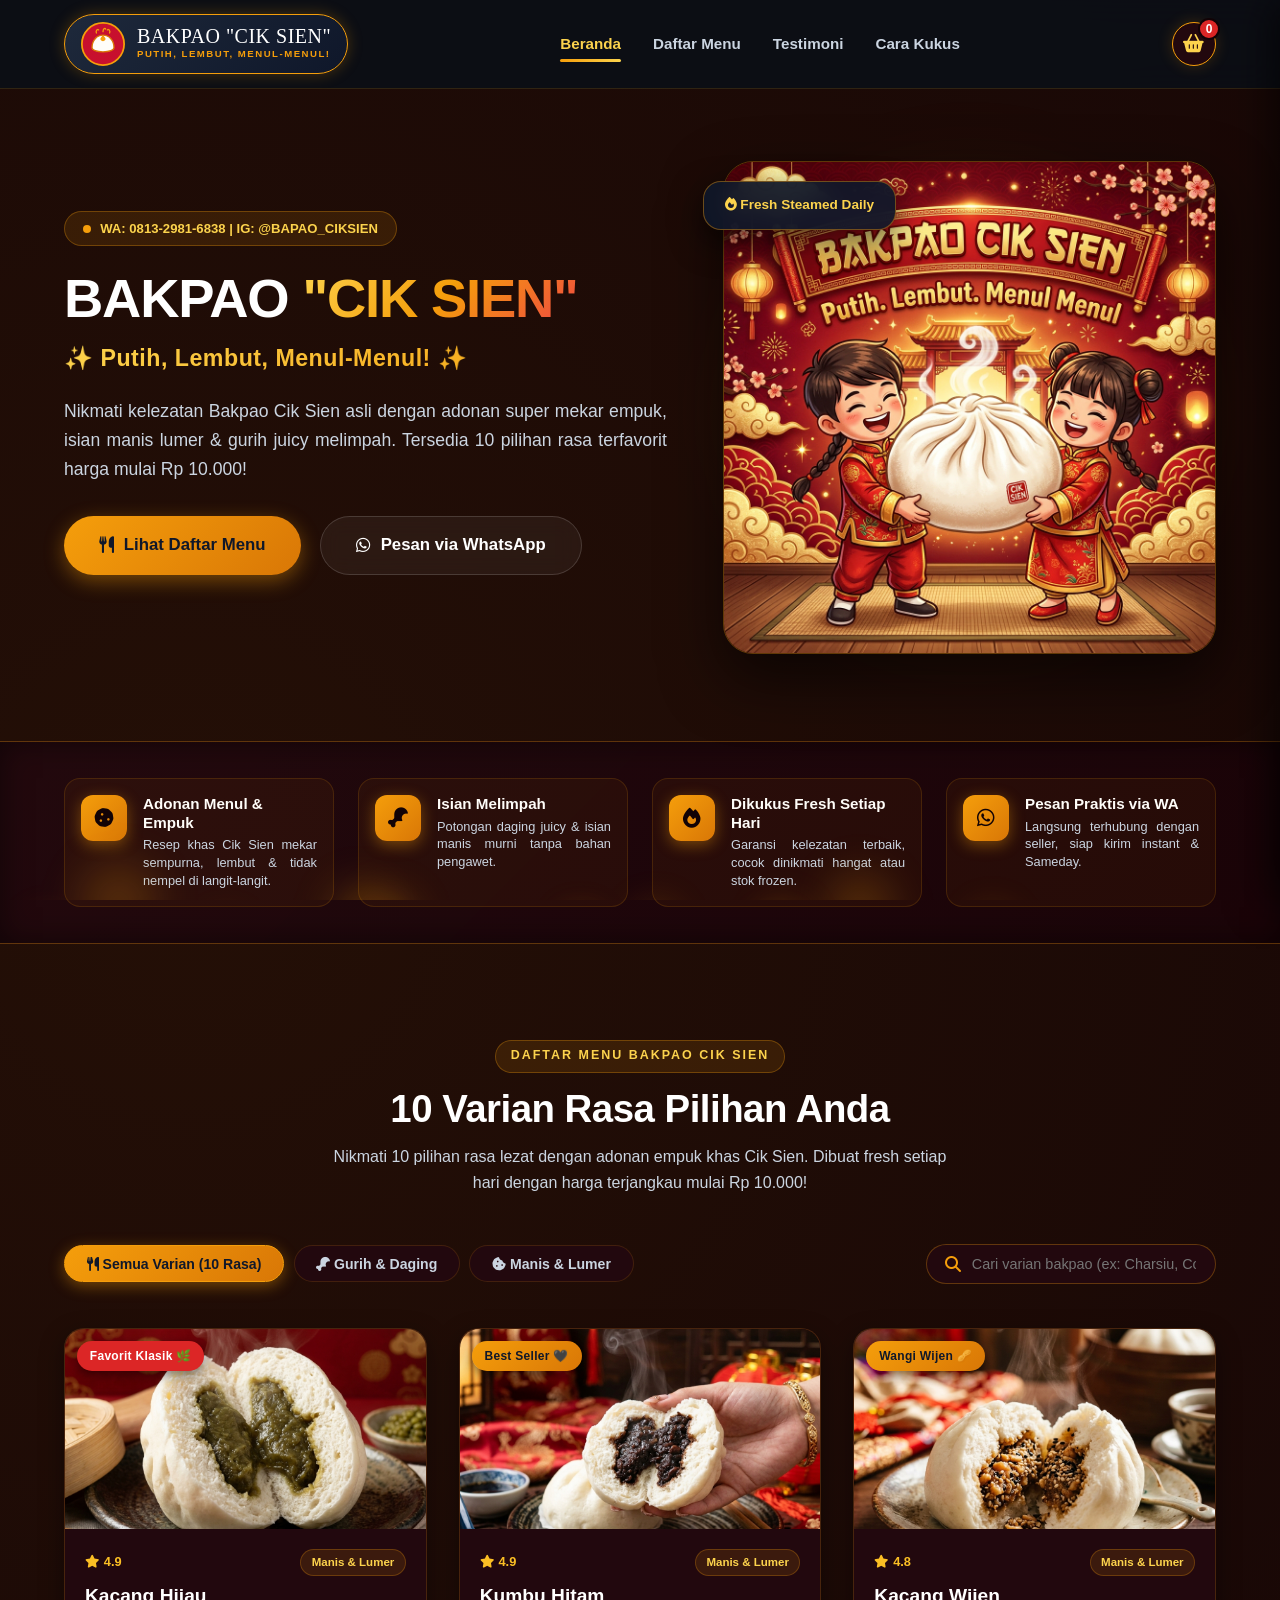
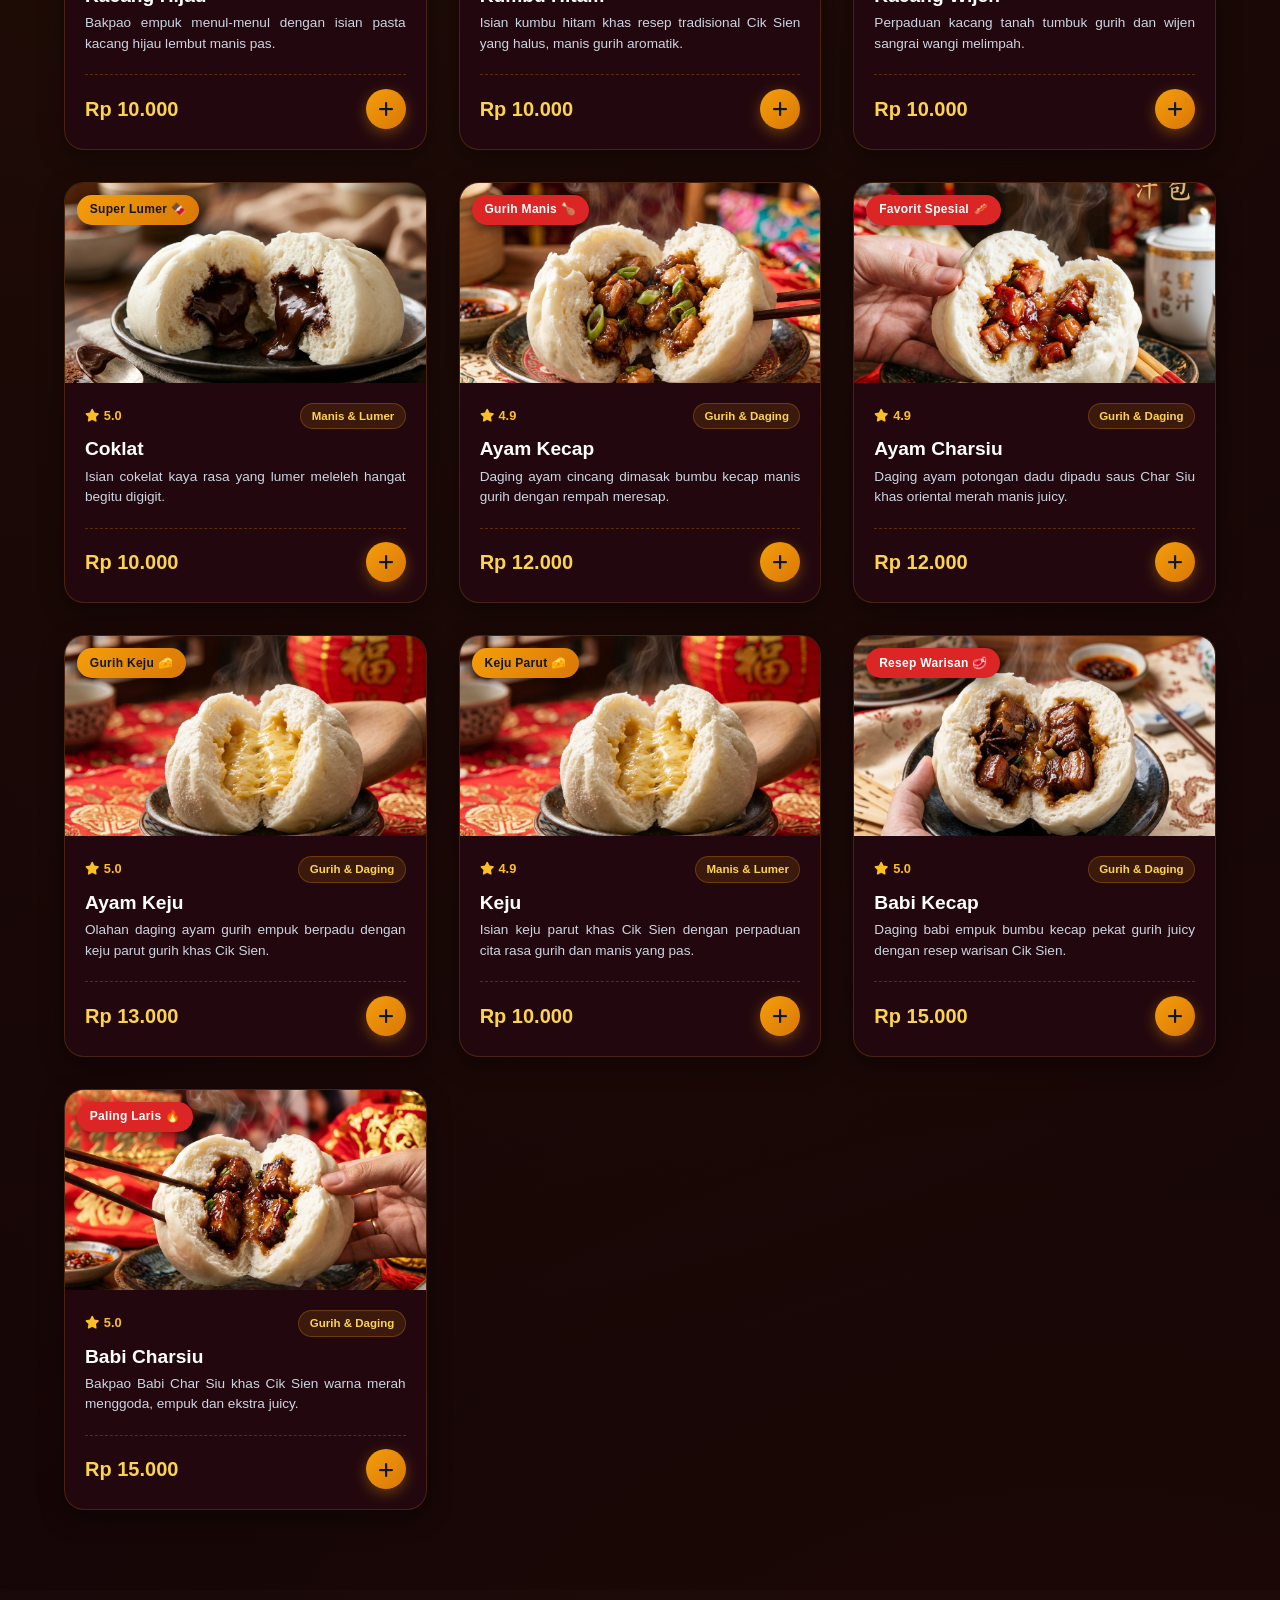
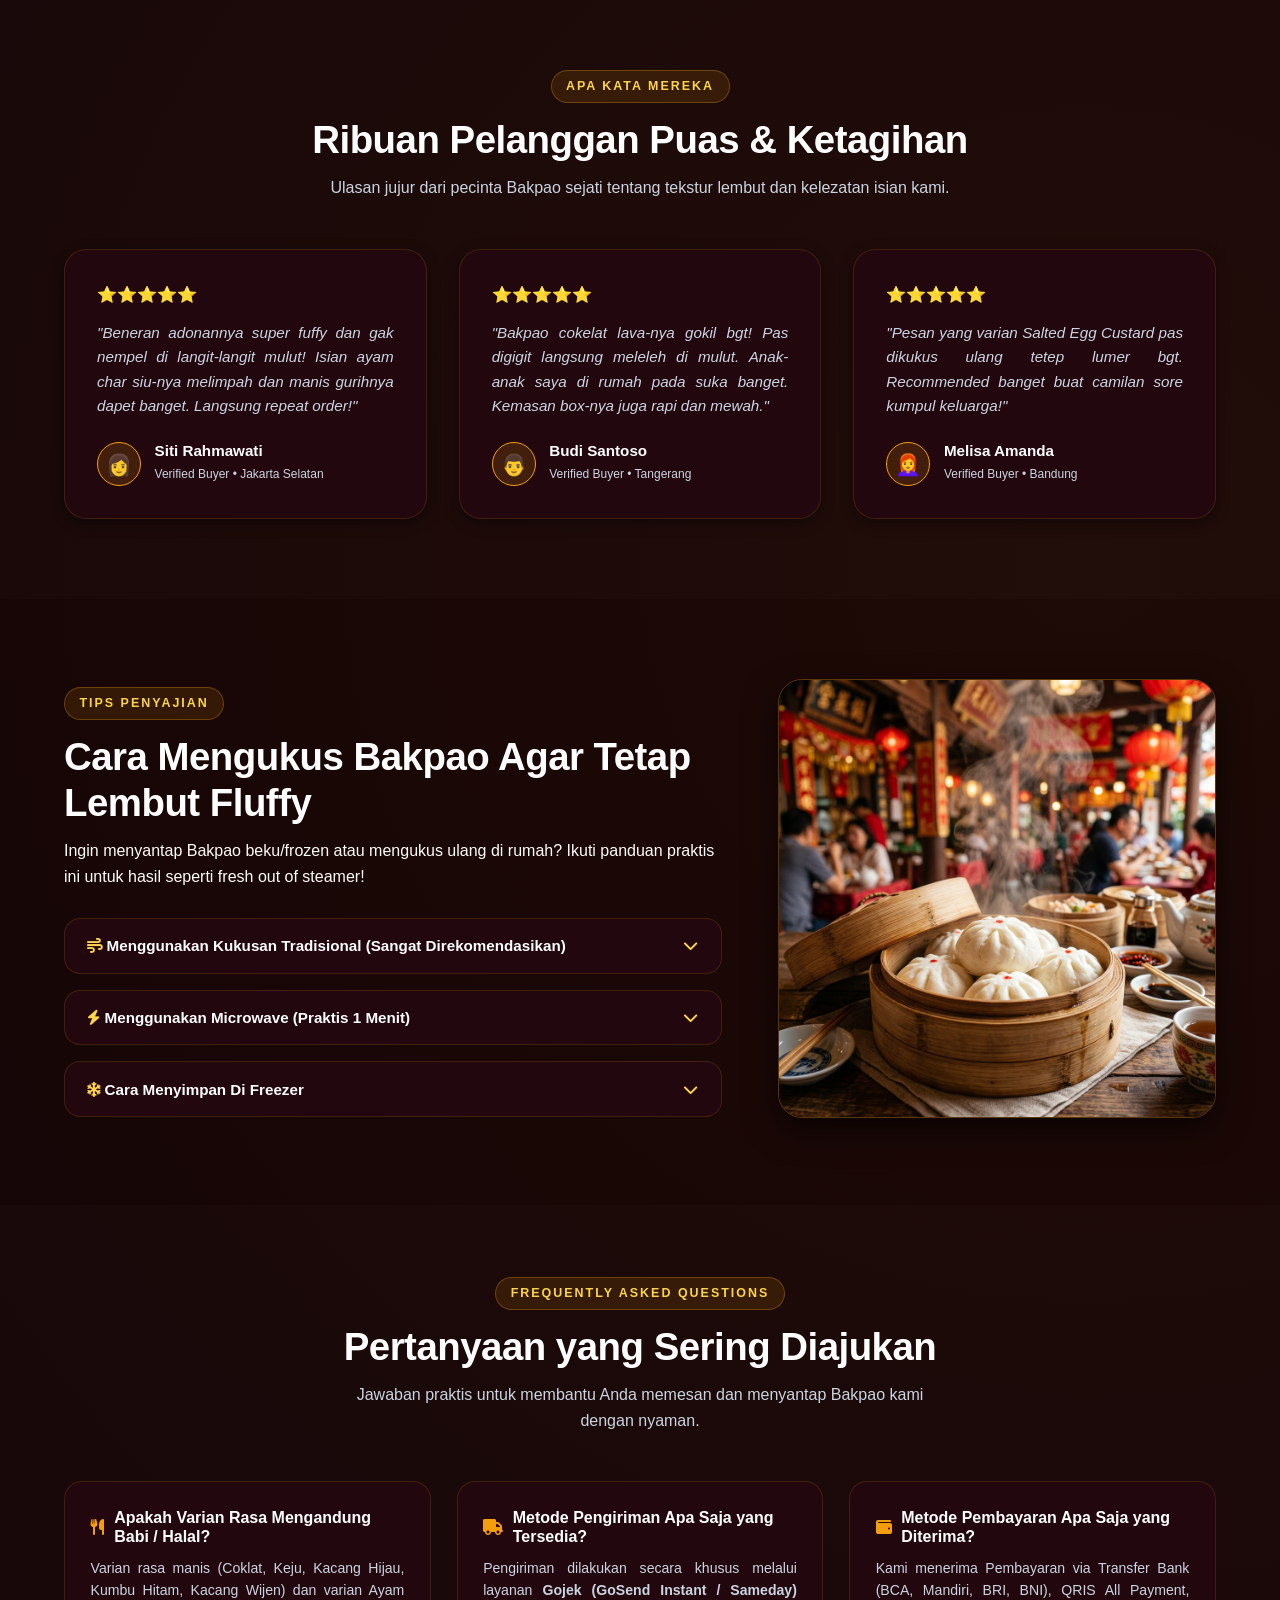
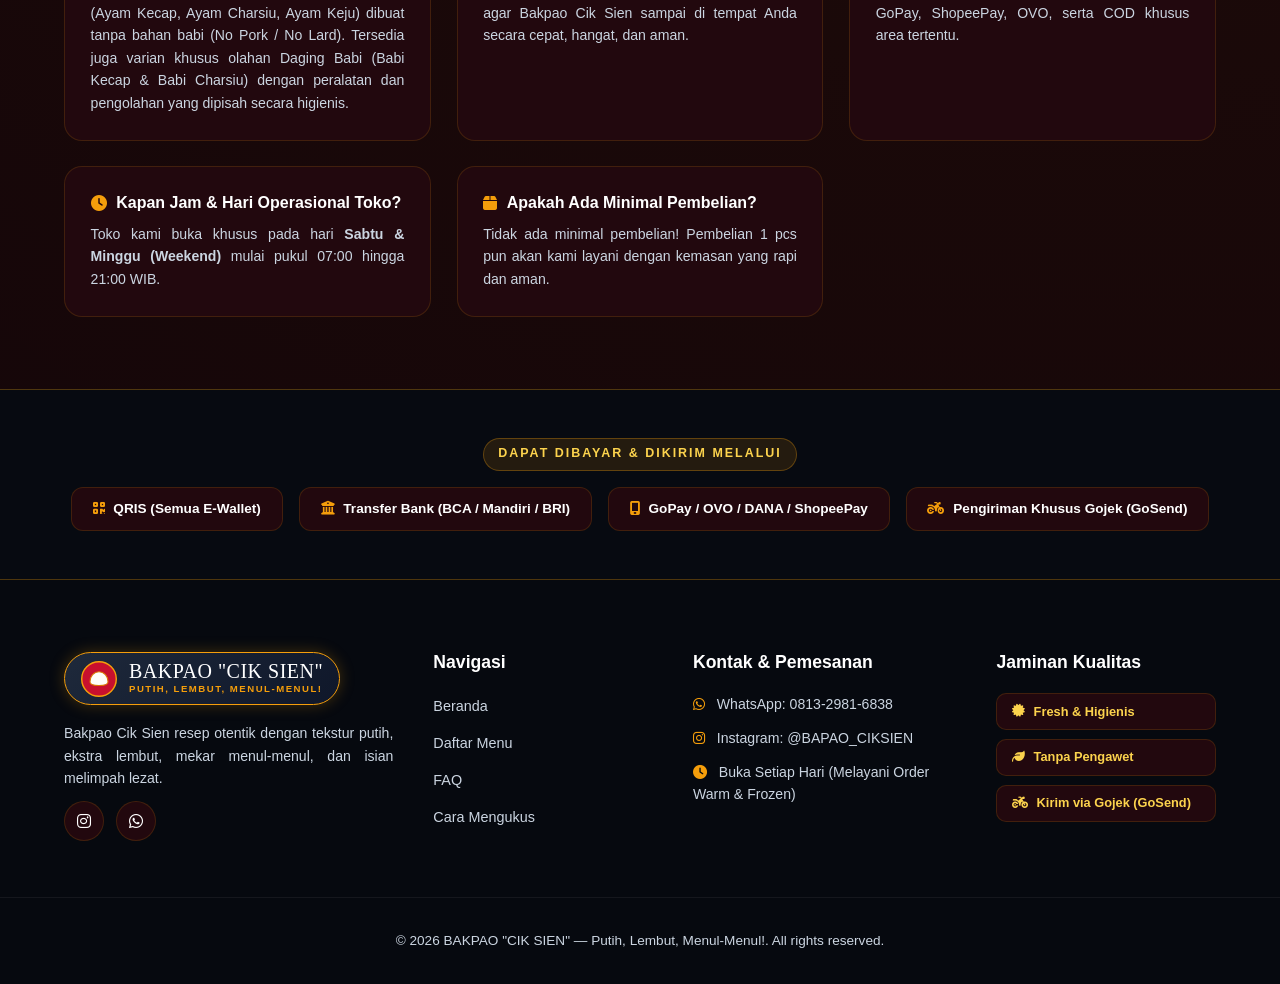
==== index.html @ c9e70338 "Remove 1000+ ulasan floating badge from hero section as requested" ====
<!DOCTYPE html>
<html lang="id">
<head>
  <meta charset="UTF-8">
  <meta name="viewport" content="width=device-width, initial-scale=1.0">
  <meta http-equiv="X-UA-Compatible" content="IE=edge">
  <meta http-equiv="Content-Security-Policy" content="default-src 'self' 'unsafe-inline' https: data:; img-src 'self' data: https:; font-src 'self' https: data:;">
  <meta name="referrer" content="strict-origin-when-cross-origin">
  <title>BAKPAO "CIK SIEN" — Putih, Lembut, Menul-Menul!</title>
  <meta name="description" content="Bakpao Cik Sien: Putih, Lembut, Menul-Menul! Pilihan rasa manis & gurih lezat harga terjangkau mulai Rp 10.000. Pesan langsung via WhatsApp 0813-2981-6838!">
  <!-- Favicon Bakpao -->
  <link rel="icon" type="image/svg+xml" href="data:image/svg+xml,<svg xmlns='http://www.w3.org/2000/svg' viewBox='0 0 100 100'><circle cx='50' cy='50' r='48' fill='%239B1B30' stroke='%23F59E0B' stroke-width='4'/><path d='M25 58C25 42 36 30 50 30C64 30 75 42 75 58C75 64 64 68 50 68C36 68 25 64 25 58Z' fill='%23FFFDF9' stroke='%23D97706' stroke-width='3'/></svg>">
  
  <!-- OpenGraph WhatsApp & Medsos Share Meta Tags -->
  <meta property="og:type" content="website">
  <meta property="og:title" content="BAKPAO CIK SIEN — Putih, Lembut, Menul-Menul!">
  <meta property="og:description" content="Bakpao Cik Sien: Putih, Lembut, Menul-Menul! Tersedia varian Daging, Coklat, Keju & Kacang. Hubungi WA: 0813-2981-6838 | IG: BAPAO_CIKSIEN">
  <meta property="og:image" content="images/ciksien_hero.png">
  <meta name="twitter:card" content="summary_large_image">
  
  <link rel="preconnect" href="https://fonts.googleapis.com">
  <link rel="preconnect" href="https://fonts.gstatic.com" crossorigin>
  <link href="https://fonts.googleapis.com/css2?family=Plus+Jakarta+Sans:wght@400;500;600;700;800&family=Outfit:wght@500;700;800;900&display=swap" rel="stylesheet">
  <link rel="stylesheet" href="style.css">
  <!-- FontAwesome Icons -->
  <link rel="stylesheet" href="https://cdnjs.cloudflare.com/ajax/libs/font-awesome/6.4.0/css/all.min.css">
</head>
<body>

  <!-- Floating Steam Background FX -->
  <div class="steam-container" id="steamBg"></div>

  <!-- Header / Navigation -->
  <header class="header" id="header">
    <div class="container header-content">
      <!-- Logo Container -->
      <a href="#" class="logo-wrapper" title="Bakpao Cik Sien">
        <div class="logo-badge" id="logoContainer">
          <!-- Stylized Red & Gold Oriental SVG Brand Logo -->
          <svg width="44" height="44" viewBox="0 0 100 100" fill="none" xmlns="http://www.w3.org/2000/svg">
            <circle cx="50" cy="50" r="48" fill="url(#gradLogo)" stroke="#F59E0B" stroke-width="4"/>
            <path d="M25 58C25 42 36 30 50 30C64 30 75 42 75 58C75 64 64 68 50 68C36 68 25 64 25 58Z" fill="#FFFDF9" stroke="#D97706" stroke-width="3"/>
            <path d="M50 30C45 35 40 40 50 44C60 40 55 35 50 30Z" fill="#F59E0B"/>
            <path d="M35 25C33 20 37 15 40 18M50 22C50 16 54 12 56 16M65 25C67 20 63 15 60 18" stroke="#F59E0B" stroke-width="3" stroke-linecap="round"/>
            <defs>
              <linearGradient id="gradLogo" x1="0" y1="0" x2="100" y2="100">
                <stop offset="0%" stop-color="#C8102E"/>
                <stop offset="100%" stop-color="#7A0016"/>
              </linearGradient>
            </defs>
          </svg>
          <div class="logo-text">
            <span class="brand-name">BAKPAO "CIK SIEN"</span>
            <span class="brand-sub">Putih, Lembut, Menul-Menul!</span>
          </div>
        </div>
      </a>

      <!-- Mobile Hamburger Toggle -->
      <button class="mobile-nav-toggle" id="mobileNavToggle" aria-label="Buka Menu Navigasi">
        <i class="fa-solid fa-bars"></i>
      </button>

      <!-- Desktop & Mobile Nav -->
      <nav class="nav-menu" id="navMenu">
        <a href="#hero" class="nav-link active">Beranda</a>
        <a href="#menu" class="nav-link">Daftar Menu</a>
        <a href="#reviews" class="nav-link">Testimoni</a>
        <a href="#guide" class="nav-link">Cara Kukus</a>
      </nav>

      <!-- Cart Action Button -->
      <div class="header-actions">
        <button class="cart-trigger" id="cartBtn" aria-label="Buka Keranjang">
          <i class="fa-solid fa-basket-shopping"></i>
          <span class="cart-count" id="cartBadge">0</span>
        </button>
      </div>
    </div>
  </header>

  <!-- Hero Section -->
  <section class="hero-section" id="hero">
    <div class="container hero-grid">
      <div class="hero-text-content">
        <div class="pill-tag">
          <span class="pulse-dot"></span> WA: 0813-2981-6838 | IG: @BAPAO_CIKSIEN
        </div>
        <h1 class="hero-title">
          BAKPAO <span class="highlight">"CIK SIEN"</span>
        </h1>
        <p class="hero-subtitle-tagline">
          ✨ Putih, Lembut, Menul-Menul! ✨
        </p>
        <p class="hero-desc">
          Nikmati kelezatan Bakpao Cik Sien asli dengan adonan super mekar empuk, isian manis lumer & gurih juicy melimpah. Tersedia 10 pilihan rasa terfavorit harga mulai Rp 10.000!
        </p>

        <!-- Hero CTAs -->
        <div class="hero-buttons">
          <a href="#menu" class="btn btn-primary btn-lg">
            <i class="fa-solid fa-utensils"></i> Lihat Daftar Menu
          </a>
          <a href="https://wa.me/6281329816838?text=Halo%20Bakpao%20Cik%20Sien%2C%20saya%20mau%20pesan" target="_blank" rel="noopener noreferrer" class="btn btn-secondary btn-lg">
            <i class="fa-brands fa-whatsapp"></i> Pesan via WhatsApp
          </a>
        </div>
      </div>

      <!-- Hero Visual Image Frame -->
      <div class="hero-visual">
        <div class="hero-img-card" id="interactiveHeroCard" onclick="app.squeezeBakpao(event)">
          <div class="glow-backdrop"></div>
          <div class="visual-badge floating-badge-1"><i class="fa-solid fa-fire"></i> Fresh Steamed Daily</div>
          <img src="images/ciksien_hero.png" alt="Bakpao Cik Sien Poster Header" class="hero-main-img" id="heroImg">
        </div>
      </div>
    </div>
  </section>

  <!-- Feature Highlights Strip -->
  <section class="features-strip">
    <div class="container">
      <div class="features-grid">
        <div class="feature-item">
          <div class="feature-icon"><i class="fa-solid fa-cookie"></i></div>
          <div class="feature-info">
            <h4>Adonan Menul & Empuk</h4>
            <p>Resep khas Cik Sien mekar sempurna, lembut & tidak nempel di langit-langit.</p>
          </div>
        </div>
        <div class="feature-item">
          <div class="feature-icon"><i class="fa-solid fa-drumstick-bite"></i></div>
          <div class="feature-info">
            <h4>Isian Melimpah</h4>
            <p>Potongan daging juicy & isian manis murni tanpa bahan pengawet.</p>
          </div>
        </div>
        <div class="feature-item">
          <div class="feature-icon"><i class="fa-solid fa-fire"></i></div>
          <div class="feature-info">
            <h4>Dikukus Fresh Setiap Hari</h4>
            <p>Garansi kelezatan terbaik, cocok dinikmati hangat atau stok frozen.</p>
          </div>
        </div>
        <div class="feature-item">
          <div class="feature-icon"><i class="fa-brands fa-whatsapp"></i></div>
          <div class="feature-info">
            <h4>Pesan Praktis via WA</h4>
            <p>Langsung terhubung dengan seller, siap kirim instant & Sameday.</p>
          </div>
        </div>
      </div>
    </div>
  </section>

  <!-- Interactive Product Menu Section -->
  <section class="menu-section" id="menu">
    <div class="container">
      <div class="section-header text-center">
        <span class="sub-title">DAFTAR MENU BAKPAO CIK SIEN</span>
        <h2 class="section-title">10 Varian Rasa Pilihan Anda</h2>
        <p class="section-desc">Nikmati 10 pilihan rasa lezat dengan adonan empuk khas Cik Sien. Dibuat fresh setiap hari dengan harga terjangkau mulai Rp 10.000!</p>
      </div>

      <!-- Filter Controls & Search -->
      <div class="menu-controls">
        <div class="filter-tabs">
          <button class="filter-btn active" data-filter="all"><i class="fa-solid fa-utensils"></i> Semua Varian (10 Rasa)</button>
          <button class="filter-btn" data-filter="gurih"><i class="fa-solid fa-drumstick-bite"></i> Gurih & Daging</button>
          <button class="filter-btn" data-filter="manis"><i class="fa-solid fa-cookie-bite"></i> Manis & Lumer</button>
        </div>
        
        <div class="search-box">
          <i class="fa-solid fa-magnifying-glass"></i>
          <input type="text" id="searchInput" placeholder="Cari varian bakpao (ex: Charsiu, Coklat, Keju)...">
        </div>
      </div>

      <!-- Menu Grid -->
      <div class="products-grid" id="productsGrid">
        <!-- Dynamic Cards rendered via app.js -->
      </div>
    </div>
  </section>

  <!-- Customer Testimonials -->
  <section class="reviews-section" id="reviews">
    <div class="container">
      <div class="section-header text-center">
        <span class="sub-title">APA KATA MEREKA</span>
        <h2 class="section-title">Ribuan Pelanggan Puas & Ketagihan</h2>
        <p class="section-desc">Ulasan jujur dari pecinta Bakpao sejati tentang tekstur lembut dan kelezatan isian kami.</p>
      </div>

      <div class="reviews-grid">
        <div class="review-card">
          <div class="review-stars">⭐⭐⭐⭐⭐</div>
          <p class="review-text">"Beneran adonannya super fuffy dan gak nempel di langit-langit mulut! Isian ayam char siu-nya melimpah dan manis gurihnya dapet banget. Langsung repeat order!"</p>
          <div class="reviewer-info">
            <div class="reviewer-avatar">👩</div>
            <div>
              <h4 class="reviewer-name">Siti Rahmawati</h4>
              <span class="reviewer-role">Verified Buyer • Jakarta Selatan</span>
            </div>
          </div>
        </div>

        <div class="review-card">
          <div class="review-stars">⭐⭐⭐⭐⭐</div>
          <p class="review-text">"Bakpao cokelat lava-nya gokil bgt! Pas digigit langsung meleleh di mulut. Anak-anak saya di rumah pada suka banget. Kemasan box-nya juga rapi dan mewah."</p>
          <div class="reviewer-info">
            <div class="reviewer-avatar">👨</div>
            <div>
              <h4 class="reviewer-name">Budi Santoso</h4>
              <span class="reviewer-role">Verified Buyer • Tangerang</span>
            </div>
          </div>
        </div>

        <div class="review-card">
          <div class="review-stars">⭐⭐⭐⭐⭐</div>
          <p class="review-text">"Pesan yang varian Salted Egg Custard pas dikukus ulang tetep lumer bgt. Recommended banget buat camilan sore kumpul keluarga!"</p>
          <div class="reviewer-info">
            <div class="reviewer-avatar">👩‍🦰</div>
            <div>
              <h4 class="reviewer-name">Melisa Amanda</h4>
              <span class="reviewer-role">Verified Buyer • Bandung</span>
            </div>
          </div>
        </div>
      </div>
    </div>
  </section>

  <!-- Re-steaming & Storage Guide Accordion -->
  <section class="guide-section" id="guide">
    <div class="container">
      <div class="guide-wrapper">
        <div class="guide-text">
          <span class="sub-title">TIPS PENYAJIAN</span>
          <h2 class="section-title">Cara Mengukus Bakpao Agar Tetap Lembut Fluffy</h2>
          <p>Ingin menyantap Bakpao beku/frozen atau mengukus ulang di rumah? Ikuti panduan praktis ini untuk hasil seperti fresh out of steamer!</p>
          
          <div class="accordion">
            <div class="accordion-item">
              <button class="accordion-header">
                <span><i class="fa-solid fa-wind"></i> Menggunakan Kukusan Tradisional (Sangat Direkomendasikan)</span>
                <i class="fa-solid fa-chevron-down acc-icon"></i>
              </button>
              <div class="accordion-body">
                <p>Panaskan air hingga mendidih. Masukkan Bakpao di atas kukusan yang dialasi kertas roti. Kukus selama <strong>5-7 menit</strong> untuk bakpao hangat, atau <strong>10-12 menit</strong> jika kondisi beku (frozen). Tutup kukusan dengan kain agar air tidak menetes ke Bakpao.</p>
              </div>
            </div>

            <div class="accordion-item">
              <button class="accordion-header">
                <span><i class="fa-solid fa-bolt"></i> Menggunakan Microwave (Praktis 1 Menit)</span>
                <i class="fa-solid fa-chevron-down acc-icon"></i>
              </button>
              <div class="accordion-body">
                <p>Percikkan sedikit air di permukaan Bakpao atau bungkus dengan tisu dapur basah. Masukkan ke microwave dengan daya medium-high selama <strong>30-45 detik</strong>. Sajikan selagi hangat!</p>
              </div>
            </div>

            <div class="accordion-item">
              <button class="accordion-header">
                <span><i class="fa-solid fa-snowflake"></i> Cara Menyimpan Di Freezer</span>
                <i class="fa-solid fa-chevron-down acc-icon"></i>
              </button>
              <div class="accordion-body">
                <p>Bakpao kami bertahan hingga 3 hari di suhu ruangan, atau hingga <strong>1 bulan penuh</strong> jika disimpan rapat dalam wadah kedap udara di dalam Freezer (-18°C).</p>
              </div>
            </div>
          </div>
        </div>
        <div class="guide-img-container">
          <img src="images/steaming_guide.png" alt="Cara Mengukus Bakpao Cik Sien" class="guide-img">
        </div>
      </div>
    </div>
  </section>

  <!-- FAQ Section -->
  <section class="faq-section" id="faq">
    <div class="container">
      <div class="section-header text-center">
        <span class="sub-title">FREQUENTLY ASKED QUESTIONS</span>
        <h2 class="section-title">Pertanyaan yang Sering Diajukan</h2>
        <p class="section-desc">Jawaban praktis untuk membantu Anda memesan dan menyantap Bakpao kami dengan nyaman.</p>
      </div>

      <div class="faq-grid">
        <div class="faq-card">
          <h4><i class="fa-solid fa-utensils" style="color:var(--primary)"></i> Apakah Varian Rasa Mengandung Babi / Halal?</h4>
          <p>Varian rasa manis (Coklat, Keju, Kacang Hijau, Kumbu Hitam, Kacang Wijen) dan varian Ayam (Ayam Kecap, Ayam Charsiu, Ayam Keju) dibuat tanpa bahan babi (No Pork / No Lard). Tersedia juga varian khusus olahan Daging Babi (Babi Kecap & Babi Charsiu) dengan peralatan dan pengolahan yang dipisah secara higienis.</p>
        </div>

        <div class="faq-card">
          <h4><i class="fa-solid fa-truck" style="color:var(--primary)"></i> Metode Pengiriman Apa Saja yang Tersedia?</h4>
          <p>Pengiriman dilakukan secara khusus melalui layanan <strong>Gojek (GoSend Instant / Sameday)</strong> agar Bakpao Cik Sien sampai di tempat Anda secara cepat, hangat, dan aman.</p>
        </div>

        <div class="faq-card">
          <h4><i class="fa-solid fa-wallet" style="color:var(--primary)"></i> Metode Pembayaran Apa Saja yang Diterima?</h4>
          <p>Kami menerima Pembayaran via Transfer Bank (BCA, Mandiri, BRI, BNI), QRIS All Payment, GoPay, ShopeePay, OVO, serta COD khusus area tertentu.</p>
        </div>

        <div class="faq-card">
          <h4><i class="fa-solid fa-clock" style="color:var(--primary)"></i> Kapan Jam & Hari Operasional Toko?</h4>
          <p>Toko kami buka khusus pada hari <strong>Sabtu & Minggu (Weekend)</strong> mulai pukul 07:00 hingga 21:00 WIB.</p>
        </div>

        <div class="faq-card">
          <h4><i class="fa-solid fa-box" style="color:var(--primary)"></i> Apakah Ada Minimal Pembelian?</h4>
          <p>Tidak ada minimal pembelian! Pembelian 1 pcs pun akan kami layani dengan kemasan yang rapi dan aman.</p>
        </div>
      </div>
    </div>
  </section>

  <!-- Payment & Shipping Partners Section (Pure Informational Display) -->
  <section class="partners-bar">
    <div class="container text-center">
      <span class="sub-title" style="margin-bottom:1rem">DAPAT DIBAYAR & DIKIRIM MELALUI</span>
      <div class="partners-grid">
        <div class="partner-tag"><i class="fa-solid fa-qrcode"></i> QRIS (Semua E-Wallet)</div>
        <div class="partner-tag"><i class="fa-solid fa-building-columns"></i> Transfer Bank (BCA / Mandiri / BRI)</div>
        <div class="partner-tag"><i class="fa-solid fa-mobile-screen"></i> GoPay / OVO / DANA / ShopeePay</div>
        <div class="partner-tag"><i class="fa-solid fa-motorcycle"></i> Pengiriman Khusus Gojek (GoSend)</div>
      </div>
    </div>
  </section>

  <!-- Footer -->
  <footer class="footer">
    <div class="container footer-grid">
      <div class="footer-col brand-col">
        <div class="logo-wrapper">
          <div class="logo-badge">
            <svg width="36" height="36" viewBox="0 0 100 100" fill="none" xmlns="http://www.w3.org/2000/svg">
              <circle cx="50" cy="50" r="48" fill="#C8102E" stroke="#F59E0B" stroke-width="4"/>
              <path d="M25 58C25 42 36 30 50 30C64 30 75 42 75 58C75 64 64 68 50 68C36 68 25 64 25 58Z" fill="#FFFDF9" stroke="#D97706" stroke-width="3"/>
            </svg>
            <div class="logo-text">
              <span class="brand-name">BAKPAO "CIK SIEN"</span>
              <span class="brand-sub">Putih, Lembut, Menul-Menul!</span>
            </div>
          </div>
        </div>
        <p class="footer-desc">
          Bakpao Cik Sien resep otentik dengan tekstur putih, ekstra lembut, mekar menul-menul, dan isian melimpah lezat.
        </p>
        <div class="social-links">
          <a href="https://instagram.com/bapao_ciksien" target="_blank" rel="noopener noreferrer" aria-label="Instagram" id="igLink" title="@BAPAO_CIKSIEN"><i class="fa-brands fa-instagram"></i></a>
          <a href="https://wa.me/6281329816838?text=Halo%20Bakpao%20Cik%20Sien" target="_blank" rel="noopener noreferrer" aria-label="WhatsApp" id="waLink" title="0813-2981-6838"><i class="fa-brands fa-whatsapp"></i></a>
        </div>
      </div>

      <div class="footer-col">
        <h4 class="footer-title">Navigasi</h4>
        <ul class="footer-links">
          <li><a href="#hero">Beranda</a></li>
          <li><a href="#menu">Daftar Menu</a></li>
          <li><a href="#faq">FAQ</a></li>
          <li><a href="#guide">Cara Mengukus</a></li>
        </ul>
      </div>

      <div class="footer-col">
        <h4 class="footer-title">Kontak & Pemesanan</h4>
        <p><i class="fa-brands fa-whatsapp"></i> WhatsApp: 0813-2981-6838</p>
        <p><i class="fa-brands fa-instagram"></i> Instagram: @BAPAO_CIKSIEN</p>
        <p><i class="fa-solid fa-clock"></i> Buka Setiap Hari (Melayani Order Warm & Frozen)</p>
      </div>

      <div class="footer-col">
        <h4 class="footer-title">Jaminan Kualitas</h4>
        <div class="cert-badges">
          <span class="cert-item"><i class="fa-solid fa-certificate"></i> Fresh & Higienis</span>
          <span class="cert-item"><i class="fa-solid fa-leaf"></i> Tanpa Pengawet</span>
          <span class="cert-item"><i class="fa-solid fa-motorcycle"></i> Kirim via Gojek (GoSend)</span>
        </div>
      </div>
    </div>

    <div class="footer-bottom text-center">
      <p>&copy; 2026 BAKPAO "CIK SIEN" — Putih, Lembut, Menul-Menul!. All rights reserved.</p>
    </div>
  </footer>

  <!-- Shopping Cart Drawer Modal -->
  <div class="cart-drawer-overlay" id="cartOverlay"></div>
  <div class="cart-drawer" id="cartDrawer">
    <div class="cart-drawer-header">
      <h3><i class="fa-solid fa-bag-shopping"></i> Keranjang Belanja (<span id="cartCountTitle">0</span>)</h3>
      <button class="cart-close-btn" id="closeCartBtn">&times;</button>
    </div>

    <div class="cart-drawer-body" id="cartItemsList">
      <!-- Cart items will be rendered here -->
    </div>

    <div class="cart-drawer-footer">
      <div class="cart-summary">
        <div class="summary-row">
          <span>Subtotal Menu</span>
          <span id="cartSubtotal">Rp 0</span>
        </div>
        <div class="summary-row">
          <span>Tipe Penyajian</span>
          <select id="shippingTypeSelect" class="form-select">
            <option value="Hangat (Siap Makan)">🔥 Dimakan Hangat (Siap Makan)</option>
            <option value="Beku (Frozen Food)">❄️ Beku / Frozen (Untuk Stok)</option>
          </select>
        </div>
        <div class="summary-row total-row">
          <span>Total Pembayaran</span>
          <span id="cartTotal" class="total-price">Rp 0</span>
        </div>
      </div>

      <!-- Checkout Form for WhatsApp -->
      <form id="checkoutForm" class="checkout-form">
        <div class="form-group">
          <input type="text" id="custName" placeholder="Nama Lengkap Anda *" required class="form-input">
        </div>
        <div class="form-group">
          <input type="tel" id="custPhone" placeholder="Nomor WhatsApp *" required class="form-input">
        </div>
        <div class="form-group">
          <textarea id="custAddress" placeholder="Alamat Lengkap Pengiriman Gojek (atau Tulis Takeaway) *" required class="form-input" rows="2"></textarea>
        </div>
        
        <div class="form-group">
          <label for="servingConditionSelect" class="form-label" style="font-size:0.82rem; font-weight:700; color:var(--text-gold); margin-bottom:0.35rem; display:block;">
            ♨️ Kondisi Penyajian Bakpao:
          </label>
          <select id="servingConditionSelect" class="form-input" style="cursor:pointer; background-color: #1A080C; color: #FFF;">
            <option value="♨️ Bakpao Hangat (Siap Langsung Makan)">♨️ Bakpao Hangat (Siap Langsung Makan)</option>
            <option value="❄️ Bakpao Frozen (Stok Freezer / Kukus Sendiri)">❄️ Bakpao Frozen (Untuk Stok / Kukus Sendiri)</option>
            <option value="🔄 Campur (Sebagian Hangat & Sebagian Frozen)">🔄 Campur (Sebagian Hangat & Sebagian Frozen)</option>
          </select>
        </div>

        <div class="form-group">
          <label for="deliveryTimeSelect" class="form-label" style="font-size:0.82rem; font-weight:700; color:var(--text-gold); margin-bottom:0.35rem; display:block;">
            📅 Jadwal Pengiriman (Gojek):
          </label>
          <select id="deliveryTimeSelect" class="form-input" style="cursor:pointer; background-color: #1A080C; color: #FFF;">
            <option value="🚀 Kirim Sekarang (GoSend Instant)">🚀 Kirim Sekarang (GoSend Instant)</option>
            <option value="⏰ Kirim Jam Tertentu Hari Ini (Tulis di Catatan)">⏰ Kirim Jam Tertentu Hari Ini (Tulis di Catatan)</option>
            <option value="📅 Pre-Order / Pesan Untuk Besok">📅 Pre-Order / Pesan Untuk Besok</option>
          </select>
        </div>

        <div class="form-group">
          <input type="text" id="custNotes" placeholder="Catatan Khusus (Opsional: Misal Jam Kirim / Patokan Rumah)" class="form-input">
        </div>
        
        <button type="submit" class="btn btn-whatsapp-submit btn-block">
          <i class="fa-brands fa-whatsapp"></i> Kirim Pesanan via WhatsApp
        </button>
      </form>
    </div>
  </div>

  <!-- Detail Product Modal -->
  <div class="modal-overlay" id="productModalOverlay">
    <div class="modal-content" id="productModalContent">
      <button class="modal-close" id="closeModalBtn">&times;</button>
      <div class="modal-body" id="modalDetailBody">
        <!-- Rendered dynamically -->
      </div>
    </div>
  </div>
  <!-- Mobile Sticky Quick Action Bar (Khusus Tampilan HP) -->
  <div class="mobile-floating-bar" id="mobileFloatingBar">
    <button class="btn btn-secondary btn-sm" id="mobileCartBtn" onclick="app.toggleCart()">
      <i class="fa-solid fa-basket-shopping"></i> Keranjang (<span id="mobileCartCount">0</span>)
    </button>
    <a href="#menu" class="btn btn-primary btn-sm">
      <i class="fa-brands fa-whatsapp"></i> Pesan Sekarang
    </a>
  </div>

  <script src="app.js"></script>
</body>
</html>
---- style.css ----
/* ==========================================================================
   BAO GOURMET - MASTER CRAFTED LUXURY DESIGN SYSTEM (ULTRA CLEAN & NEAT)
   ========================================================================== */

@import url('https://fonts.googleapis.com/css2?family=Calistoga&family=Plus+Jakarta+Sans:wght@400;500;600;700;800&family=Outfit:wght@600;700;800;900&display=swap');

:root {
  /* Color Palette - Festive Crimson & Imperial Gold Theme for Bakpao Cik Sien */
  --bg-main: #120306;        /* Deep Crimson Dark Base */
  --bg-card: #22080E;        /* Elevated Dark Crimson Card */
  --bg-card-hover: #340E16;  /* Hover Card State */
  
  --primary: #F59E0B;        /* Steamed Imperial Gold */
  --primary-glow: #FCD34D;   /* Bright Gold Glow */
  --primary-deep: #D97706;   /* Deep Warm Amber */
  --secondary: #DC2626;      /* Hot Festive Red */
  --accent-green: #10B981;   /* Fresh Green */
  
  --text-main: #FFFDF9;      /* Warm Light Text */
  --text-muted: #CBD5E1;     /* Muted Grey Text */
  --text-gold: #FCD34D;      /* Accent Gold Text */

  --border-glass: rgba(245, 158, 11, 0.3);
  --border-light: rgba(245, 158, 11, 0.15);

  /* Shadows & Glows */
  --shadow-sm: 0 4px 14px rgba(0, 0, 0, 0.4);
  --shadow-md: 0 12px 32px rgba(0, 0, 0, 0.6);
  --shadow-glow: 0 0 35px rgba(245, 158, 11, 0.35);
  --shadow-card: 0 16px 36px rgba(0, 0, 0, 0.5), 0 0 1px rgba(245, 158, 11, 0.3);

  /* Typography */
  --font-display: 'Outfit', serif;
  --font-heading: 'Outfit', sans-serif;
  --font-sans: 'Plus Jakarta Sans', sans-serif;

  --transition: all 0.35s cubic-bezier(0.16, 1, 0.3, 1);
}

/* Reset & Global Base */
* {
  margin: 0;
  padding: 0;
  box-sizing: border-box;
}

html {
  scroll-behavior: smooth;
  font-size: 16px;
}

body {
  font-family: var(--font-sans);
  background-color: var(--bg-main);
  color: var(--text-main);
  line-height: 1.6;
  overflow-x: hidden;
  position: relative;
  background-image: 
    radial-gradient(circle at 15% 15%, rgba(245, 158, 11, 0.08) 0%, transparent 45%),
    radial-gradient(circle at 85% 65%, rgba(217, 119, 6, 0.06) 0%, transparent 50%);
}

/* Container Alignment */
.container {
  width: 100%;
  max-width: 1200px;
  margin: 0 auto;
  padding: 0 1.5rem;
}

/* Typography Helpers */
h1, h2, h3, h4 {
  font-family: var(--font-heading);
  line-height: 1.2;
}

.text-center {
  text-align: center;
}

.sub-title {
  display: inline-flex;
  align-items: center;
  gap: 0.5rem;
  font-size: 0.78rem;
  font-weight: 800;
  letter-spacing: 2px;
  color: var(--primary-glow);
  text-transform: uppercase;
  background: rgba(245, 158, 11, 0.12);
  padding: 0.35rem 0.9rem;
  border-radius: 50px;
  border: 1px solid var(--border-glass);
  margin-bottom: 0.85rem;
}

.section-title {
  font-size: 2.4rem;
  color: #FFF;
  margin-bottom: 0.75rem;
  letter-spacing: -0.5px;
}

.section-desc {
  font-size: 1rem;
  color: var(--text-muted);
  max-width: 620px;
  margin: 0 auto 3rem;
  line-height: 1.6;
}

/* Steam Particle Animation Background */
.steam-container {
  position: fixed;
  top: 0;
  left: 0;
  width: 100%;
  height: 100%;
  pointer-events: none;
  z-index: 0;
  overflow: hidden;
}

.steam-particle {
  position: absolute;
  bottom: -60px;
  background: radial-gradient(circle, rgba(245, 158, 11, 0.25) 0%, rgba(255, 255, 255, 0) 70%);
  border-radius: 50%;
  filter: blur(16px);
  animation: floatSteam 14s infinite linear;
}

@keyframes floatSteam {
  0% { transform: translateY(0) scale(1) rotate(0deg); opacity: 0; }
  25% { opacity: 0.35; }
  75% { opacity: 0.15; }
  100% { transform: translateY(-110vh) scale(3.5) rotate(360deg); opacity: 0; }
}

/* Header & Glassmorphic Navbar */
.header {
  position: sticky;
  top: 0;
  z-index: 100;
  background: rgba(11, 15, 23, 0.88);
  backdrop-filter: blur(16px);
  -webkit-backdrop-filter: blur(16px);
  border-bottom: 1px solid var(--border-light);
  transition: var(--transition);
}

.header-content {
  display: flex;
  align-items: center;
  justify-content: space-between;
  padding: 0.85rem 1.5rem;
}

/* Logo Slot Styling */
.logo-wrapper {
  display: flex;
  align-items: center;
  gap: 0.75rem;
  text-decoration: none;
}

.logo-badge {
  display: flex;
  align-items: center;
  gap: 0.75rem;
  background: linear-gradient(135deg, #1E293B 0%, #0F172A 100%);
  padding: 0.45rem 1rem;
  border-radius: 50px;
  border: 1.5px solid var(--primary);
  box-shadow: 0 0 15px rgba(245, 158, 11, 0.25);
  transition: var(--transition);
}

.logo-wrapper:hover .logo-badge {
  box-shadow: 0 0 25px rgba(245, 158, 11, 0.5);
  transform: translateY(-1px);
}

.logo-text {
  display: flex;
  flex-direction: column;
}

.brand-name {
  font-family: var(--font-display);
  font-weight: 400;
  font-size: 1.25rem;
  color: #FFF;
  letter-spacing: 0.5px;
  line-height: 1;
}

.brand-sub {
  font-size: 0.6rem;
  color: var(--primary);
  font-weight: 800;
  letter-spacing: 1.5px;
  text-transform: uppercase;
}

.logo-hint-tag {
  font-size: 0.7rem;
  background: rgba(245, 158, 11, 0.15);
  color: var(--primary-glow);
  padding: 0.25rem 0.6rem;
  border-radius: 6px;
  font-weight: 700;
  border: 1px dashed var(--primary);
}

/* Navigation Links */
.nav-menu {
  display: flex;
  gap: 2rem;
}

.nav-link {
  text-decoration: none;
  color: var(--text-muted);
  font-weight: 700;
  font-size: 0.95rem;
  position: relative;
  padding: 0.4rem 0;
  transition: var(--transition);
}

.nav-link:hover, .nav-link.active {
  color: var(--primary-glow);
}

.nav-link::after {
  content: '';
  position: absolute;
  bottom: 0;
  left: 0;
  width: 0;
  height: 3px;
  background: linear-gradient(90deg, var(--primary), var(--primary-glow));
  border-radius: 3px;
  transition: var(--transition);
}

.nav-link:hover::after, .nav-link.active::after {
  width: 100%;
}

/* Header Action Buttons */
.header-actions {
  display: flex;
  align-items: center;
  gap: 1rem;
}

.cart-trigger {
  background: var(--bg-card);
  color: var(--primary-glow);
  border: 1.5px solid var(--primary);
  width: 44px;
  height: 44px;
  border-radius: 50%;
  display: flex;
  align-items: center;
  justify-content: center;
  font-size: 1.15rem;
  cursor: pointer;
  position: relative;
  box-shadow: 0 0 15px rgba(245, 158, 11, 0.2);
  transition: var(--transition);
}

.cart-trigger:hover {
  background: var(--primary);
  color: var(--bg-main);
  transform: scale(1.08);
  box-shadow: 0 0 25px rgba(245, 158, 11, 0.6);
}

.cart-count {
  position: absolute;
  top: -5px;
  right: -5px;
  background: var(--secondary);
  color: white;
  font-size: 0.75rem;
  font-weight: 900;
  width: 22px;
  height: 22px;
  border-radius: 50%;
  display: flex;
  align-items: center;
  justify-content: center;
  border: 2px solid var(--bg-main);
}

/* Buttons System */
.btn {
  display: inline-flex;
  align-items: center;
  justify-content: center;
  gap: 0.6rem;
  font-family: var(--font-sans);
  font-weight: 800;
  border-radius: 50px;
  padding: 0.8rem 1.75rem;
  font-size: 0.95rem;
  text-decoration: none;
  cursor: pointer;
  border: none;
  transition: var(--transition);
  outline: none;
}

.btn-primary {
  background: linear-gradient(135deg, var(--primary) 0%, var(--primary-deep) 100%);
  color: #0F172A;
  box-shadow: 0 6px 20px rgba(245, 158, 11, 0.4);
}

.btn-primary:hover {
  transform: translateY(-3px);
  box-shadow: 0 12px 30px rgba(245, 158, 11, 0.6);
  background: linear-gradient(135deg, var(--primary-glow) 0%, var(--primary) 100%);
}

.btn-secondary {
  background: rgba(255, 255, 255, 0.05);
  color: #FFF;
  border: 1px solid rgba(255, 255, 255, 0.15);
  backdrop-filter: blur(10px);
}

.btn-secondary:hover {
  background: rgba(245, 158, 11, 0.15);
  border-color: var(--primary);
  color: var(--primary-glow);
  transform: translateY(-3px);
}

.btn-sm {
  padding: 0.55rem 1.25rem;
  font-size: 0.85rem;
}

.btn-lg {
  padding: 0.95rem 2.2rem;
  font-size: 1.05rem;
}

.btn-block {
  width: 100%;
}

.btn-whatsapp-submit {
  background: linear-gradient(135deg, #25D366 0%, #128C7E 100%);
  color: #FFF;
  font-size: 1.05rem;
  font-weight: 800;
  padding: 0.95rem;
  border-radius: 14px;
}

.btn-whatsapp-submit:hover {
  box-shadow: 0 8px 25px rgba(37, 211, 102, 0.5);
  transform: translateY(-2px);
}

/* Hero Section */
.hero-section {
  padding: 4.5rem 0 3.5rem;
  position: relative;
}

.hero-grid {
  display: grid;
  grid-template-columns: 1.1fr 0.9fr;
  gap: 3.5rem;
  align-items: center;
}

.pill-tag {
  display: inline-flex;
  align-items: center;
  gap: 0.6rem;
  background: rgba(245, 158, 11, 0.12);
  color: var(--primary-glow);
  font-weight: 800;
  font-size: 0.82rem;
  padding: 0.4rem 1.1rem;
  border-radius: 50px;
  border: 1px solid rgba(245, 158, 11, 0.3);
  margin-bottom: 1.25rem;
}

.pulse-dot {
  width: 8px;
  height: 8px;
  background: var(--primary);
  border-radius: 50%;
  box-shadow: 0 0 0 0 rgba(245, 158, 11, 0.8);
  animation: pulseDot 1.8s infinite;
}

@keyframes pulseDot {
  0% { transform: scale(0.95); box-shadow: 0 0 0 0 rgba(245, 158, 11, 0.8); }
  70% { transform: scale(1); box-shadow: 0 0 0 10px rgba(245, 158, 11, 0); }
  100% { transform: scale(0.95); box-shadow: 0 0 0 0 rgba(245, 158, 11, 0); }
}

.hero-title {
  font-family: var(--font-heading);
  font-size: 3.4rem;
  font-weight: 900;
  color: #FFF;
  margin-bottom: 0.5rem;
  letter-spacing: -1.2px;
}

.hero-title .highlight {
  background: linear-gradient(135deg, #FCD34D 0%, #F59E0B 50%, #EF4444 100%);
  -webkit-background-clip: text;
  -webkit-text-fill-color: transparent;
}

.hero-subtitle-tagline {
  font-size: 1.45rem;
  font-weight: 800;
  color: var(--text-gold);
  background: linear-gradient(135deg, #FCD34D 0%, #F59E0B 100%);
  -webkit-background-clip: text;
  -webkit-text-fill-color: transparent;
  margin-bottom: 1.25rem;
  letter-spacing: 0.5px;
}

.hero-desc {
  font-size: 1.1rem;
  color: var(--text-muted);
  margin-bottom: 2rem;
  line-height: 1.65;
  text-align: justify;
  text-justify: inter-word;
}

.hero-badges {
  display: flex;
  gap: 1.6rem;
  margin-bottom: 2.25rem;
}

.badge-item {
  display: flex;
  align-items: center;
  gap: 0.6rem;
  font-size: 0.9rem;
  font-weight: 700;
  color: #F8FAFC;
}

.badge-icon {
  width: 34px;
  height: 34px;
  background: rgba(245, 158, 11, 0.15);
  color: var(--primary-glow);
  border-radius: 50%;
  display: flex;
  align-items: center;
  justify-content: center;
  border: 1px solid rgba(245, 158, 11, 0.3);
}

.hero-buttons {
  display: flex;
  gap: 1.2rem;
  margin-bottom: 2.25rem;
  flex-wrap: wrap;
}

.social-proof-mini {
  display: flex;
  align-items: center;
  gap: 1.2rem;
  padding-top: 1.25rem;
  border-top: 1px solid var(--border-light);
}

.avatar-group {
  display: flex;
}

.avatar {
  width: 38px;
  height: 38px;
  border-radius: 50%;
  background: var(--bg-card);
  display: flex;
  align-items: center;
  justify-content: center;
  margin-left: -12px;
  border: 2px solid var(--bg-main);
  font-size: 1.05rem;
}

.avatar:first-child {
  margin-left: 0;
}

.proof-text {
  font-size: 0.9rem;
  color: var(--text-muted);
}

.proof-text strong {
  color: #FFF;
}

/* Hero Visual Box & Image Frame */
.hero-visual {
  position: relative;
}

.hero-img-card {
  position: relative;
  border-radius: 30px;
  cursor: pointer;
}

.glow-backdrop {
  position: absolute;
  top: 50%;
  left: 50%;
  transform: translate(-50%, -50%);
  width: 100%;
  height: 100%;
  background: radial-gradient(circle, rgba(245, 158, 11, 0.32) 0%, rgba(0,0,0,0) 70%);
  filter: blur(50px);
  z-index: 0;
}

.hero-main-img {
  width: 100%;
  height: auto;
  border-radius: 30px;
  box-shadow: 0 25px 60px rgba(0, 0, 0, 0.6);
  border: 1px solid rgba(245, 158, 11, 0.3);
  position: relative;
  z-index: 1;
  transition: transform 0.6s cubic-bezier(0.16, 1, 0.3, 1);
}

.hero-img-card:hover .hero-main-img {
  transform: scale(1.03) rotate(-1deg);
  border-color: var(--primary);
}

.visual-badge {
  position: absolute;
  z-index: 2;
  background: rgba(15, 23, 42, 0.92);
  backdrop-filter: blur(12px);
  color: #FFF;
  padding: 0.8rem 1.3rem;
  border-radius: 18px;
  border: 1px solid rgba(245, 158, 11, 0.4);
  box-shadow: var(--shadow-md);
}

.floating-badge-1 {
  top: 20px;
  left: -20px;
  color: var(--primary-glow);
  font-weight: 800;
  font-size: 0.85rem;
}

.floating-badge-2 {
  bottom: 25px;
  right: -20px;
  font-size: 0.85rem;
}

.floating-badge-2 .stars {
  color: #FBBF24;
  font-size: 0.85rem;
  margin-bottom: 2px;
}

.squeeze-hint-badge {
  position: absolute;
  top: -18px;
  right: -10px;
  background: linear-gradient(135deg, #EF4444, #DC2626);
  color: white;
  font-weight: 800;
  font-size: 0.8rem;
  padding: 0.4rem 0.95rem;
  border-radius: 50px;
  box-shadow: 0 6px 20px rgba(239, 68, 68, 0.5);
  z-index: 10;
  animation: bounceHint 2s infinite;
}

@keyframes bounceHint {
  0%, 100% { transform: translateY(0); }
  50% { transform: translateY(-7px); }
}

.squish-active {
  animation: squishBun 0.5s cubic-bezier(0.36, 0.07, 0.19, 0.97) !important;
}

@keyframes squishBun {
  0% { transform: scale(1, 1); }
  30% { transform: scale(1.15, 0.8); }
  60% { transform: scale(0.9, 1.1); }
  80% { transform: scale(1.05, 0.95); }
  100% { transform: scale(1, 1); }
}

/* Features Highlight Strip */
.features-strip {
  background: linear-gradient(135deg, rgba(34, 8, 14, 0.95) 0%, rgba(26, 4, 8, 0.98) 100%);
  border-top: 1px solid var(--border-glass);
  border-bottom: 1px solid var(--border-glass);
  padding: 2.25rem 0;
  margin: 1.5rem 0 4rem;
  box-shadow: inset 0 0 30px rgba(0, 0, 0, 0.5);
}

.features-grid {
  display: grid;
  grid-template-columns: repeat(4, 1fr);
  gap: 1.5rem;
}

.feature-item {
  display: flex;
  align-items: flex-start;
  gap: 1rem;
  padding: 1rem;
  background: rgba(245, 158, 11, 0.05);
  border-radius: 16px;
  border: 1px solid rgba(245, 158, 11, 0.15);
  transition: var(--transition);
}

.feature-item:hover {
  background: rgba(245, 158, 11, 0.12);
  border-color: var(--primary);
  transform: translateY(-3px);
  box-shadow: 0 8px 20px rgba(0, 0, 0, 0.4);
}

.feature-icon {
  width: 46px;
  height: 46px;
  min-width: 46px;
  background: linear-gradient(135deg, var(--primary) 0%, var(--primary-deep) 100%);
  color: var(--bg-main);
  border-radius: 12px;
  display: flex;
  align-items: center;
  justify-content: center;
  font-size: 1.25rem;
  box-shadow: 0 4px 15px rgba(245, 158, 11, 0.4);
}

.feature-info h4 {
  font-size: 0.95rem;
  font-weight: 800;
  color: var(--text-main);
  margin-bottom: 0.25rem;
}

.feature-info p {
  font-size: 0.8rem;
  color: var(--text-muted);
  line-height: 1.4;
  text-align: justify;
  text-justify: inter-word;
}

@media (max-width: 992px) {
  .features-grid {
    grid-template-columns: repeat(2, 1fr);
  }
}

@media (max-width: 576px) {
  .features-grid {
    grid-template-columns: 1fr;
  }
}

.stats-grid {
  display: grid;
  grid-template-columns: repeat(4, 1fr);
  gap: 2rem;
  text-align: center;
}

.stat-number {
  font-family: var(--font-display);
  font-size: 2.5rem;
  color: var(--primary-glow);
  margin-bottom: 0.2rem;
}

.stat-label {
  font-size: 0.9rem;
  color: var(--text-muted);
  font-weight: 600;
}

/* Menu Catalog Section */
.menu-section {
  padding: 2rem 0 5rem;
}

.menu-controls {
  display: flex;
  justify-content: space-between;
  align-items: center;
  flex-wrap: wrap;
  gap: 1.5rem;
  margin-bottom: 2.75rem;
}

.filter-tabs {
  display: flex;
  gap: 0.6rem;
  flex-wrap: wrap;
}

.filter-btn {
  background: var(--bg-card);
  border: 1px solid var(--border-light);
  color: var(--text-muted);
  font-weight: 700;
  font-size: 0.88rem;
  padding: 0.6rem 1.35rem;
  border-radius: 50px;
  cursor: pointer;
  transition: var(--transition);
}

.filter-btn:hover, .filter-btn.active {
  background: linear-gradient(135deg, var(--primary) 0%, var(--primary-deep) 100%);
  color: #0F172A;
  border-color: var(--primary);
  box-shadow: 0 4px 15px rgba(245, 158, 11, 0.4);
}

.search-box {
  position: relative;
  min-width: 290px;
}

.search-box i {
  position: absolute;
  left: 1.2rem;
  top: 50%;
  transform: translateY(-50%);
  color: var(--primary);
}

.search-box input {
  width: 100%;
  padding: 0.7rem 1.2rem 0.7rem 2.8rem;
  border-radius: 50px;
  border: 1px solid var(--border-glass);
  outline: none;
  font-family: var(--font-sans);
  font-size: 0.9rem;
  background: var(--bg-card);
  color: white;
  transition: var(--transition);
}

.search-box input:focus {
  border-color: var(--primary-glow);
  box-shadow: 0 0 20px rgba(245, 158, 11, 0.3);
}

/* Product Cards Grid & Clean Alignment */
.products-grid {
  display: grid;
  grid-template-columns: repeat(auto-fill, minmax(280px, 1fr));
  gap: 2rem;
}

.product-card {
  background: var(--bg-card);
  border-radius: 20px;
  border: 1px solid rgba(245, 158, 11, 0.18);
  overflow: hidden;
  box-shadow: 0 8px 24px rgba(0, 0, 0, 0.4);
  display: flex;
  flex-direction: column;
  transition: var(--transition);
  position: relative;
  height: 100%;
}

.product-card::before {
  content: '';
  position: absolute;
  top: 0;
  left: 0;
  width: 100%;
  height: 3px;
  background: linear-gradient(90deg, transparent, var(--primary), transparent);
  opacity: 0;
  transition: opacity 0.4s ease;
  z-index: 6;
}

.product-card:hover::before {
  opacity: 1;
}

.product-card:hover {
  transform: translateY(-6px);
  border-color: var(--primary);
  box-shadow: 0 16px 36px rgba(0, 0, 0, 0.6), 0 0 24px rgba(245, 158, 11, 0.3);
}

.card-badge {
  position: absolute;
  top: 12px;
  left: 12px;
  z-index: 5;
  background: var(--secondary);
  color: white;
  font-size: 0.75rem;
  font-weight: 900;
  padding: 0.35rem 0.8rem;
  border-radius: 50px;
  box-shadow: 0 4px 12px rgba(0,0,0,0.5);
  letter-spacing: 0.3px;
}

.card-badge.gold {
  background: linear-gradient(135deg, #F59E0B, #D97706);
  color: #0F172A;
}

.product-img-wrapper {
  position: relative;
  width: 100%;
  height: 200px;
  overflow: hidden;
  background: #140407;
  cursor: pointer;
}

.product-img {
  width: 100%;
  height: 100%;
  object-fit: cover;
  transition: transform 0.5s ease;
}

.product-card:hover .product-img {
  transform: scale(1.06);
}

.product-info {
  padding: 1.25rem;
  display: flex;
  flex-direction: column;
  flex-grow: 1;
}

.product-meta-row {
  display: flex;
  align-items: center;
  justify-content: space-between;
  margin-bottom: 0.5rem;
}

.star-rating {
  color: #FBBF24;
  font-weight: 800;
  font-size: 0.8rem;
  display: flex;
  align-items: center;
  gap: 0.3rem;
}

.category-pill {
  font-size: 0.72rem;
  font-weight: 700;
  color: var(--text-gold);
  background: rgba(245, 158, 11, 0.12);
  padding: 0.2rem 0.65rem;
  border-radius: 50px;
  border: 1px solid rgba(245, 158, 11, 0.25);
}

.product-title {
  font-family: var(--font-heading);
  font-size: 1.2rem;
  font-weight: 800;
  color: #FFF;
  margin-bottom: 0.4rem;
  cursor: pointer;
  transition: color 0.3s ease;
}

.product-card:hover .product-title {
  color: var(--primary-glow);
}

.product-desc {
  font-size: 0.85rem;
  color: var(--text-muted);
  line-height: 1.5;
  margin-bottom: 1.25rem;
  text-align: justify;
  text-justify: inter-word;
  display: -webkit-box;
  -webkit-line-clamp: 2;
  -webkit-box-orient: vertical;
  overflow: hidden;
}

.product-price-row {
  display: flex;
  align-items: center;
  justify-content: space-between;
  margin-top: auto;
  padding-top: 0.85rem;
  border-top: 1px dashed rgba(245, 158, 11, 0.2);
}

.product-price {
  font-family: var(--font-heading);
  font-size: 1.3rem;
  font-weight: 900;
  color: var(--primary-glow);
}

.add-cart-btn {
  width: 40px;
  height: 40px;
  min-width: 40px;
  border-radius: 50%;
  background: linear-gradient(135deg, var(--primary) 0%, var(--primary-deep) 100%);
  color: #0F172A;
  border: none;
  display: flex;
  align-items: center;
  justify-content: center;
  font-size: 1.1rem;
  cursor: pointer;
  transition: var(--transition);
  box-shadow: 0 4px 14px rgba(245, 158, 11, 0.35);
}

.add-cart-btn:hover {
  transform: scale(1.12);
  background: linear-gradient(135deg, #FCD34D 0%, #F59E0B 100%);
  box-shadow: 0 6px 20px rgba(245, 158, 11, 0.6);
}

/* Glassmorphic Toast Notification */
.app-toast-notification {
  position: fixed;
  bottom: 30px;
  right: 30px;
  background: rgba(34, 8, 14, 0.95);
  backdrop-filter: blur(16px);
  -webkit-backdrop-filter: blur(16px);
  color: #FFF;
  border: 1.5px solid var(--primary);
  padding: 0.9rem 1.4rem;
  border-radius: 16px;
  font-weight: 700;
  font-size: 0.92rem;
  box-shadow: 0 10px 30px rgba(0, 0, 0, 0.6), 0 0 20px rgba(245, 158, 11, 0.3);
  z-index: 9999;
  transform: translateY(100px) scale(0.9);
  opacity: 0;
  pointer-events: none;
  transition: all 0.4s cubic-bezier(0.16, 1, 0.3, 1);
}

.app-toast-notification.active {
  transform: translateY(0) scale(1);
  opacity: 1;
  pointer-events: auto;
}

.product-price-row {
  display: flex;
  align-items: center;
  justify-content: space-between;
  gap: 0.5rem;
  margin-top: auto;
  padding-top: 0.85rem;
  border-top: 1px dashed rgba(245, 158, 11, 0.25);
}

.product-price {
  font-family: var(--font-heading);
  font-size: 1.25rem;
  font-weight: 800;
  color: var(--primary-glow);
  white-space: nowrap;
}

/* Quiz Section */
.quiz-section {
  padding: 4.5rem 0;
}

.quiz-card {
  background: var(--bg-card);
  border-radius: 26px;
  border: 1px solid var(--border-glass);
  padding: 3rem 2.5rem;
  box-shadow: var(--shadow-md);
  max-width: 800px;
  margin: 0 auto;
}

.quiz-options {
  display: grid;
  grid-template-columns: repeat(auto-fit, minmax(220px, 1fr));
  gap: 1.25rem;
  margin-top: 1.8rem;
}

.quiz-opt-btn {
  background: rgba(255,255,255,0.03);
  border: 1.5px solid var(--border-light);
  padding: 1.6rem 1.2rem;
  border-radius: 18px;
  cursor: pointer;
  display: flex;
  flex-direction: column;
  align-items: center;
  gap: 0.75rem;
  transition: var(--transition);
}

.quiz-opt-btn:hover {
  border-color: var(--primary);
  background: rgba(245, 158, 11, 0.12);
  transform: translateY(-3px);
}

.opt-icon {
  font-size: 2.4rem;
}

.opt-title {
  font-weight: 700;
  color: #FFF;
  font-size: 0.95rem;
  text-align: center;
}

.d-none {
  display: none !important;
}

/* Reviews Section */
.reviews-section {
  padding: 5rem 0;
  background: rgba(255,255,255,0.012);
}

.reviews-grid {
  display: grid;
  grid-template-columns: repeat(3, 1fr);
  gap: 2rem;
}

.review-card {
  background: var(--bg-card);
  padding: 2rem;
  border-radius: 22px;
  border: 1px solid var(--border-light);
  box-shadow: var(--shadow-sm);
  display: flex;
  flex-direction: column;
  justify-content: space-between;
  transition: var(--transition);
}

.review-card:hover {
  border-color: var(--primary);
  transform: translateY(-4px);
}

.review-stars {
  font-size: 1rem;
  margin-bottom: 0.85rem;
}

.review-text {
  font-style: italic;
  color: #CBD5E1;
  font-size: 0.95rem;
  line-height: 1.6;
  margin-bottom: 1.5rem;
  text-align: justify;
  text-justify: inter-word;
}

.reviewer-info {
  display: flex;
  align-items: center;
  gap: 0.85rem;
}

.reviewer-avatar {
  width: 44px;
  height: 44px;
  background: rgba(245, 158, 11, 0.15);
  border-radius: 50%;
  display: flex;
  align-items: center;
  justify-content: center;
  font-size: 1.3rem;
  border: 1px solid var(--primary);
}

.reviewer-name {
  font-size: 0.95rem;
  color: #FFF;
}

.reviewer-role {
  font-size: 0.75rem;
  color: var(--text-muted);
}

/* Guide Accordion Section */
.guide-section {
  padding: 5rem 0;
}

.guide-wrapper {
  display: grid;
  grid-template-columns: 1.2fr 0.8fr;
  gap: 3.5rem;
  align-items: center;
}

.accordion {
  display: flex;
  flex-direction: column;
  gap: 1rem;
  margin-top: 1.8rem;
}

.accordion-item {
  border: 1px solid var(--border-light);
  border-radius: 16px;
  overflow: hidden;
  background: var(--bg-card);
  transition: var(--transition);
}

.accordion-item:hover {
  border-color: rgba(245, 158, 11, 0.4);
}

.accordion-header {
  width: 100%;
  padding: 1.15rem 1.4rem;
  background: none;
  border: none;
  display: flex;
  justify-content: space-between;
  align-items: center;
  font-family: var(--font-sans);
  font-weight: 700;
  font-size: 0.95rem;
  color: #FFF;
  cursor: pointer;
  text-align: left;
}

.accordion-header i {
  color: var(--primary-glow);
}

.accordion-body {
  padding: 0 1.4rem 1.25rem;
  color: var(--text-muted);
  font-size: 0.92rem;
  display: none;
  line-height: 1.6;
  text-align: justify;
  text-justify: inter-word;
}

.accordion-item.active .accordion-body {
  display: block;
}

.accordion-item.active .acc-icon {
  transform: rotate(180deg);
}

.guide-img-container img {
  width: 100%;
  border-radius: 24px;
  box-shadow: var(--shadow-md);
  border: 1px solid var(--border-glass);
}

/* FAQ Section */
.faq-section {
  padding: 4.5rem 0;
  background: rgba(255,255,255,0.01);
}

.faq-grid {
  display: grid;
  grid-template-columns: repeat(auto-fit, minmax(270px, 1fr));
  gap: 1.6rem;
}

.faq-card {
  background: var(--bg-card);
  border: 1px solid var(--border-light);
  border-radius: 18px;
  padding: 1.6rem;
  transition: var(--transition);
}

.faq-card:hover {
  border-color: var(--primary);
  transform: translateY(-3px);
}

.faq-card h4 {
  font-size: 1rem;
  color: #FFF;
  margin-bottom: 0.65rem;
  display: flex;
  align-items: center;
  gap: 0.6rem;
}

.faq-card p {
  font-size: 0.88rem;
  color: var(--text-muted);
  line-height: 1.6;
  text-align: justify;
  text-justify: inter-word;
}

/* Payment & Shipping Partners Bar */
.partners-bar {
  padding: 3rem 0;
  background: #070A11;
  border-top: 1px solid var(--border-glass);
}

.partners-grid {
  display: flex;
  justify-content: center;
  align-items: center;
  flex-wrap: wrap;
  gap: 1rem;
}

.partner-tag {
  background: var(--bg-card);
  color: #FFF;
  font-weight: 700;
  font-size: 0.85rem;
  padding: 0.65rem 1.3rem;
  border-radius: 12px;
  border: 1px solid var(--border-light);
  display: flex;
  align-items: center;
  gap: 0.55rem;
  transition: var(--transition);
}

.partner-tag:hover {
  border-color: var(--primary);
  background: rgba(245, 158, 11, 0.15);
  color: var(--primary-glow);
  transform: translateY(-2px);
}

.partner-tag i {
  color: var(--primary);
}

/* Footer */
.footer {
  background: #06090F;
  color: white;
  padding: 4.5rem 0 2rem;
  border-top: 1px solid var(--border-glass);
}

.footer-grid {
  display: grid;
  grid-template-columns: 1.5fr 1fr 1.2fr 1fr;
  gap: 2.5rem;
  margin-bottom: 3.5rem;
}

.footer-desc {
  color: var(--text-muted);
  font-size: 0.9rem;
  margin: 1.1rem 0 1.4rem;
  line-height: 1.6;
  text-align: justify;
  text-justify: inter-word;
}

.social-links {
  display: flex;
  gap: 0.75rem;
}

.social-links a {
  width: 40px;
  height: 40px;
  background: var(--bg-card);
  color: white;
  border-radius: 50%;
  display: flex;
  align-items: center;
  justify-content: center;
  text-decoration: none;
  border: 1px solid var(--border-light);
  transition: var(--transition);
}

.social-links a:hover {
  background: var(--primary);
  color: #0F172A;
  transform: translateY(-3px);
}

.footer-title {
  font-size: 1.1rem;
  color: white;
  margin-bottom: 1.25rem;
}

.footer-links {
  list-style: none;
}

.footer-links li {
  margin-bottom: 0.7rem;
}

.footer-links a {
  color: var(--text-muted);
  text-decoration: none;
  font-size: 0.9rem;
  transition: var(--transition);
}

.footer-links a:hover {
  color: var(--primary-glow);
}

.footer-col p {
  color: var(--text-muted);
  font-size: 0.88rem;
  margin-bottom: 0.7rem;
}

.footer-col p i {
  color: var(--primary);
  margin-right: 0.5rem;
}

.cert-badges {
  display: flex;
  flex-direction: column;
  gap: 0.55rem;
}

.cert-item {
  background: var(--bg-card);
  padding: 0.45rem 0.9rem;
  border-radius: 10px;
  font-size: 0.8rem;
  color: var(--primary-glow);
  font-weight: 700;
  display: flex;
  align-items: center;
  gap: 0.55rem;
  border: 1px solid var(--border-light);
}

.footer-bottom {
  padding-top: 2rem;
  border-top: 1px solid rgba(255,255,255,0.06);
  font-size: 0.85rem;
  color: var(--text-muted);
}

/* Cart Drawer Styling */
.cart-drawer-overlay {
  position: fixed;
  top: 0;
  left: 0;
  width: 100%;
  height: 100%;
  background: rgba(0,0,0,0.75);
  backdrop-filter: blur(8px);
  z-index: 998;
  opacity: 0;
  visibility: hidden;
  transition: var(--transition);
}

.cart-drawer-overlay.active {
  opacity: 1;
  visibility: visible;
}

.cart-drawer {
  position: fixed;
  top: 0;
  right: -440px;
  width: 100%;
  max-width: 440px;
  height: 100%;
  background: var(--bg-card);
  color: white;
  z-index: 999;
  box-shadow: -10px 0 40px rgba(0,0,0,0.6);
  display: flex;
  flex-direction: column;
  transition: right 0.4s cubic-bezier(0.16, 1, 0.3, 1);
  border-left: 1px solid var(--border-glass);
}

.cart-drawer.active {
  right: 0;
}

.cart-drawer-header {
  padding: 1.35rem 1.5rem;
  background: #06090F;
  color: white;
  display: flex;
  justify-content: space-between;
  align-items: center;
  border-bottom: 1px solid var(--border-light);
}

.cart-drawer-header h3 {
  font-size: 1.2rem;
  display: flex;
  align-items: center;
  gap: 0.55rem;
  color: var(--primary-glow);
}

.cart-close-btn {
  background: none;
  border: none;
  color: white;
  font-size: 1.8rem;
  cursor: pointer;
}

.cart-drawer-body {
  padding: 1.4rem;
  flex-grow: 1;
  overflow-y: auto;
}

.cart-item {
  display: flex;
  gap: 1.1rem;
  padding-bottom: 1.1rem;
  margin-bottom: 1.1rem;
  border-bottom: 1px solid var(--border-light);
  align-items: center;
}

.cart-item-img {
  width: 65px;
  height: 65px;
  border-radius: 12px;
  object-fit: cover;
}

.cart-item-details {
  flex-grow: 1;
}

.cart-item-title {
  font-weight: 800;
  font-size: 0.95rem;
  color: #FFF;
}

.cart-item-price {
  font-size: 0.88rem;
  color: var(--primary-glow);
  font-weight: 800;
}

.cart-qty-ctrl {
  display: flex;
  align-items: center;
  gap: 0.55rem;
  margin-top: 0.45rem;
}

.qty-btn {
  width: 26px;
  height: 26px;
  border-radius: 50%;
  border: 1px solid var(--border-light);
  background: rgba(255,255,255,0.08);
  color: white;
  cursor: pointer;
  display: flex;
  align-items: center;
  justify-content: center;
  font-weight: 800;
}

.cart-drawer-footer {
  padding: 1.4rem;
  background: #06090F;
  border-top: 1px solid var(--border-light);
}

.summary-row {
  display: flex;
  justify-content: space-between;
  align-items: center;
  font-size: 0.92rem;
  margin-bottom: 0.7rem;
}

.total-row {
  font-weight: 800;
  font-size: 1.2rem;
  color: #FFF;
  border-top: 1px dashed var(--border-light);
  padding-top: 0.8rem;
  margin-top: 0.8rem;
}

.total-price {
  color: var(--primary-glow);
}

.form-select, .form-input {
  width: 100%;
  padding: 0.7rem 0.95rem;
  border-radius: 12px;
  border: 1px solid var(--border-glass);
  background: rgba(255,255,255,0.05);
  color: white;
  font-family: var(--font-sans);
  font-size: 0.88rem;
  margin-bottom: 0.7rem;
  outline: none;
}

.form-select option {
  background: #0F172A;
  color: white;
}

.form-select:focus, .form-input:focus {
  border-color: var(--primary-glow);
}

/* Modal Popup */
.modal-overlay {
  position: fixed;
  top: 0;
  left: 0;
  width: 100%;
  height: 100%;
  background: rgba(0,0,0,0.85);
  backdrop-filter: blur(10px);
  z-index: 1000;
  display: flex;
  align-items: center;
  justify-content: center;
  opacity: 0;
  visibility: hidden;
  transition: var(--transition);
}

.modal-overlay.active {
  opacity: 1;
  visibility: visible;
}

.modal-content {
  background: var(--bg-card);
  color: white;
  width: 90%;
  max-width: 620px;
  border-radius: 26px;
  border: 1px solid var(--border-glass);
  position: relative;
  overflow: hidden;
  box-shadow: var(--shadow-glow);
}

.modal-close {
  position: absolute;
  top: 16px;
  right: 16px;
  background: rgba(0,0,0,0.6);
  color: white;
  border: none;
  width: 34px;
  height: 34px;
  border-radius: 50%;
  font-size: 1.3rem;
  cursor: pointer;
  z-index: 10;
}

/* Responsive Styles for Mobile & Tablet */
.mobile-nav-toggle {
  display: none;
  background: var(--bg-card);
  color: var(--primary-glow);
  border: 1px solid var(--primary);
  width: 40px;
  height: 40px;
  border-radius: 10px;
  font-size: 1.2rem;
  cursor: pointer;
  align-items: center;
  justify-content: center;
}

.mobile-floating-bar {
  display: none;
  position: fixed;
  bottom: 0;
  left: 0;
  width: 100%;
  background: rgba(11, 15, 23, 0.95);
  backdrop-filter: blur(16px);
  border-top: 1px solid var(--border-glass);
  padding: 0.8rem 1.1rem;
  z-index: 990;
  justify-content: space-between;
  align-items: center;
}

@media (max-width: 1024px) {
  .hero-grid, .guide-wrapper {
    grid-template-columns: 1fr;
    gap: 2.75rem;
  }

  .hero-title {
    font-size: 2.75rem;
  }

  .stats-grid {
    grid-template-columns: repeat(2, 1fr);
  }

  .reviews-grid, .footer-grid {
    grid-template-columns: repeat(2, 1fr);
  }
}

/* Mobile & Smartphone Responsive Master Polish */
@media (max-width: 768px) {
  .container {
    padding: 0 1.2rem;
  }

  .header-content {
    padding: 0.7rem 1rem;
  }

  .logo-badge {
    padding: 0.35rem 0.75rem;
  }

  .brand-name {
    font-size: 1.05rem;
  }

  .brand-sub {
    font-size: 0.55rem;
  }

  .mobile-nav-toggle {
    display: flex;
  }

  .header-cta, .logo-hint-tag {
    display: none;
  }

  .nav-menu {
    position: absolute;
    top: 100%;
    left: 0;
    width: 100%;
    background: rgba(11, 15, 23, 0.98);
    backdrop-filter: blur(16px);
    flex-direction: column;
    padding: 1.25rem 1.5rem;
    gap: 1rem;
    border-bottom: 2px solid var(--primary);
    box-shadow: 0 10px 30px rgba(0,0,0,0.8);
    opacity: 0;
    visibility: hidden;
    transform: translateY(-10px);
    transition: var(--transition);
  }

  .nav-menu.mobile-active {
    opacity: 1;
    visibility: visible;
    transform: translateY(0);
  }

  .nav-link {
    font-size: 1rem;
    padding: 0.5rem 0;
    border-bottom: 1px solid rgba(255,255,255,0.06);
  }

  .hero-section {
    padding: 2.5rem 0 2rem;
    text-align: center;
  }

  .hero-title {
    font-size: 2.1rem;
    letter-spacing: -0.5px;
    margin-bottom: 1rem;
  }

  .hero-desc {
    font-size: 0.95rem;
    margin-bottom: 1.5rem;
  }

  .hero-badges {
    justify-content: center;
    flex-wrap: wrap;
    gap: 0.85rem;
    margin-bottom: 1.75rem;
  }

  .badge-item {
    font-size: 0.82rem;
  }

  .hero-buttons {
    flex-direction: column;
    gap: 0.75rem;
    width: 100%;
  }

  .hero-buttons .btn {
    width: 100%;
  }

  .social-proof-mini {
    justify-content: center;
  }

  .floating-badge-1, .floating-badge-2 {
    position: relative;
    top: auto;
    left: auto;
    bottom: auto;
    right: auto;
    display: inline-block;
    margin-top: 0.75rem;
    font-size: 0.8rem;
    padding: 0.5rem 1rem;
  }

  .squeeze-hint-badge {
    position: relative;
    top: auto;
    right: auto;
    margin-top: 0.5rem;
    display: inline-block;
  }

  .menu-controls {
    flex-direction: column;
    align-items: stretch;
    gap: 1rem;
  }

  .filter-tabs {
    display: flex;
    overflow-x: auto;
    white-space: nowrap;
    padding-bottom: 0.5rem;
    gap: 0.5rem;
    -webkit-overflow-scrolling: touch;
  }

  .filter-btn {
    flex-shrink: 0;
    padding: 0.5rem 1.1rem;
    font-size: 0.82rem;
  }

  .search-box {
    min-width: 100%;
  }

  .products-grid {
    grid-template-columns: 1fr;
    gap: 1.5rem;
  }

  .product-img-wrapper {
    height: 200px;
  }

  .reviews-grid {
    grid-template-columns: 1fr;
    gap: 1.25rem;
  }

  .footer-grid {
    grid-template-columns: 1fr;
    gap: 1.75rem;
    text-align: left;
  }

  .footer-col {
    padding-bottom: 1.25rem;
    border-bottom: 1px dashed rgba(245, 158, 11, 0.15);
  }

  .footer-col:last-child {
    border-bottom: none;
    padding-bottom: 0;
  }

  .social-links {
    justify-content: flex-start;
  }

  .cert-badges {
    align-items: flex-start;
  }

  .cert-item {
    width: 100%;
    justify-content: flex-start;
  }

  .cart-drawer {
    width: 100%;
    max-width: 100%;
    right: -100%;
  }

  .cart-drawer.active {
    right: 0;
  }

  /* Mobile Floating Bar */
  .mobile-floating-bar {
    display: flex;
    position: fixed;
    bottom: 0;
    left: 0;
    width: 100%;
    background: rgba(11, 15, 23, 0.95);
    backdrop-filter: blur(16px);
    border-top: 1px solid var(--border-glass);
    padding: 0.75rem 1rem;
    z-index: 990;
    gap: 0.75rem;
    box-shadow: 0 -5px 25px rgba(0,0,0,0.5);
  }

  .mobile-floating-bar .btn {
    flex: 1;
  }

  body {
    padding-bottom: 65px;
  }
}

/* Very Small Smartphones (< 480px) */
@media (max-width: 480px) {
  .hero-title {
    font-size: 1.85rem;
  }

  .section-title {
    font-size: 1.85rem;
  }

  .stat-number {
    font-size: 2rem;
  }

  .stat-label {
    font-size: 0.8rem;
  }

  .quiz-card {
    padding: 1.8rem 1.2rem;
  }
}
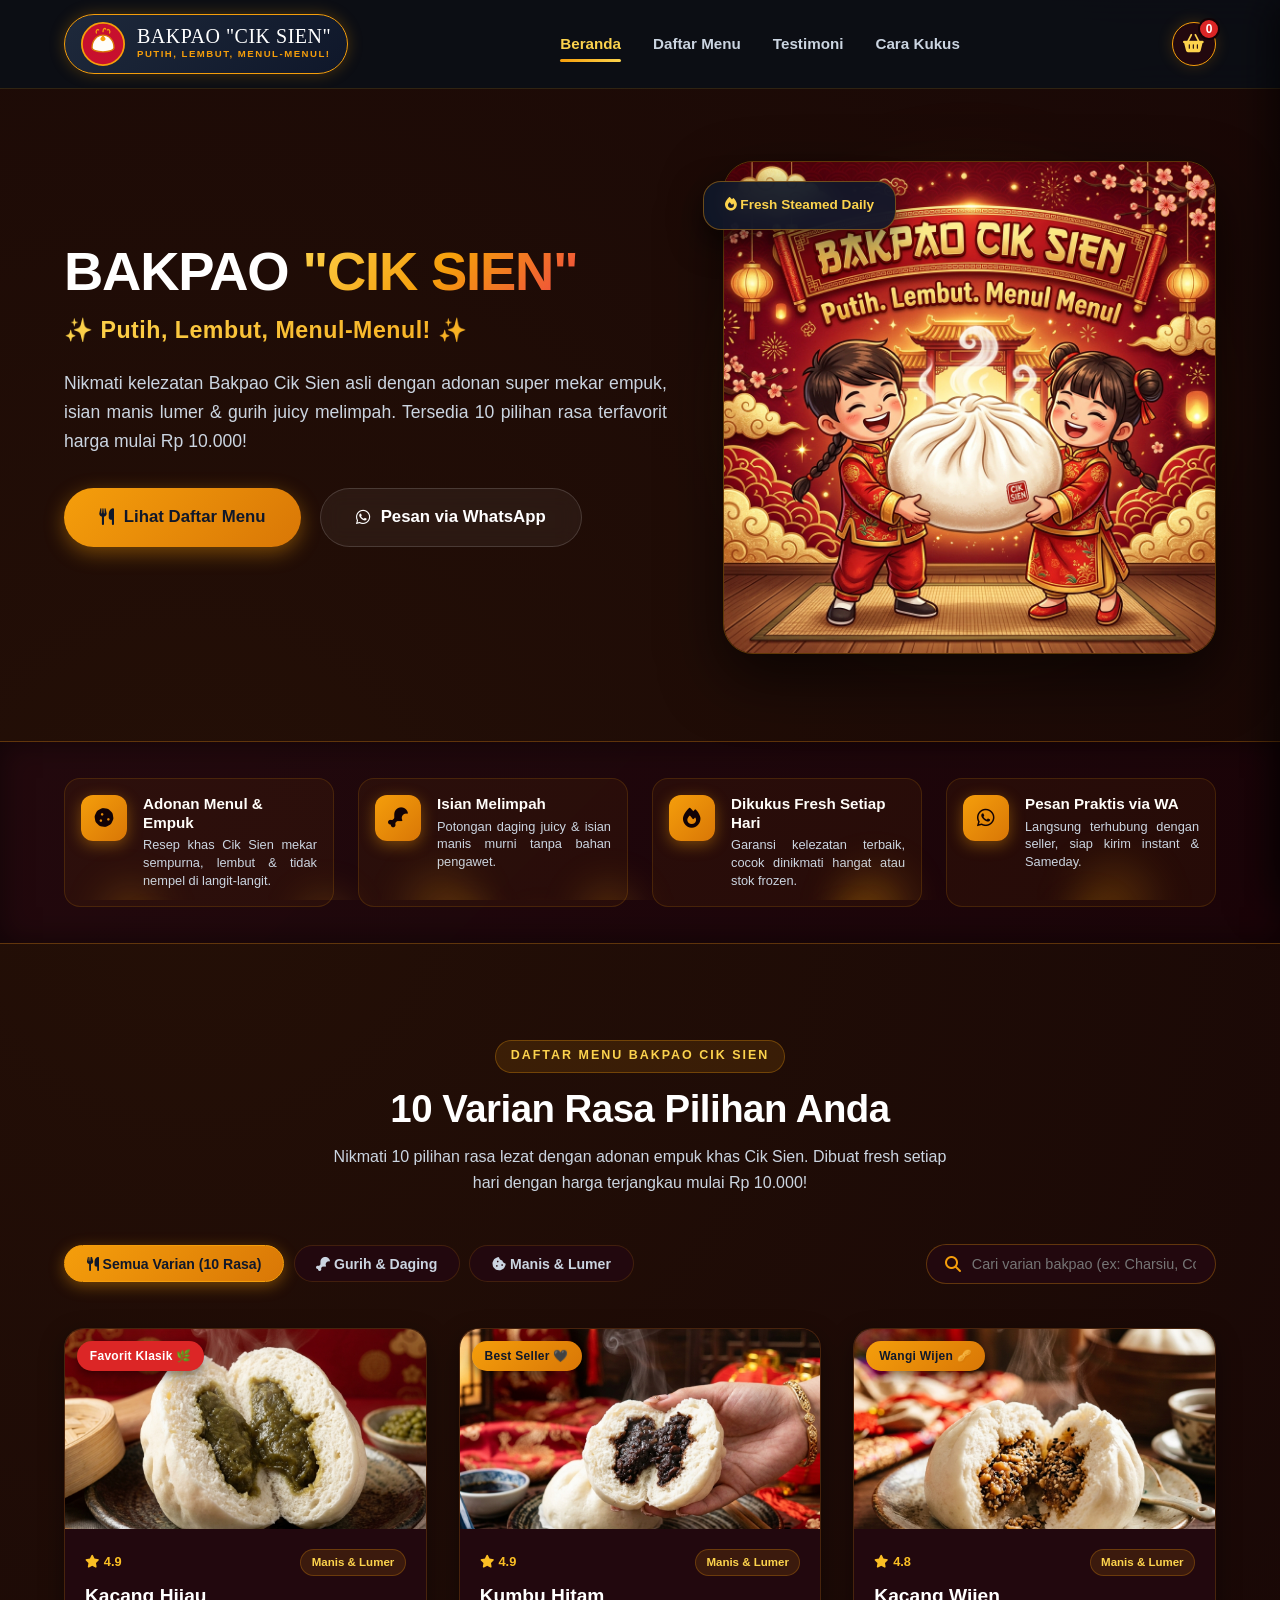
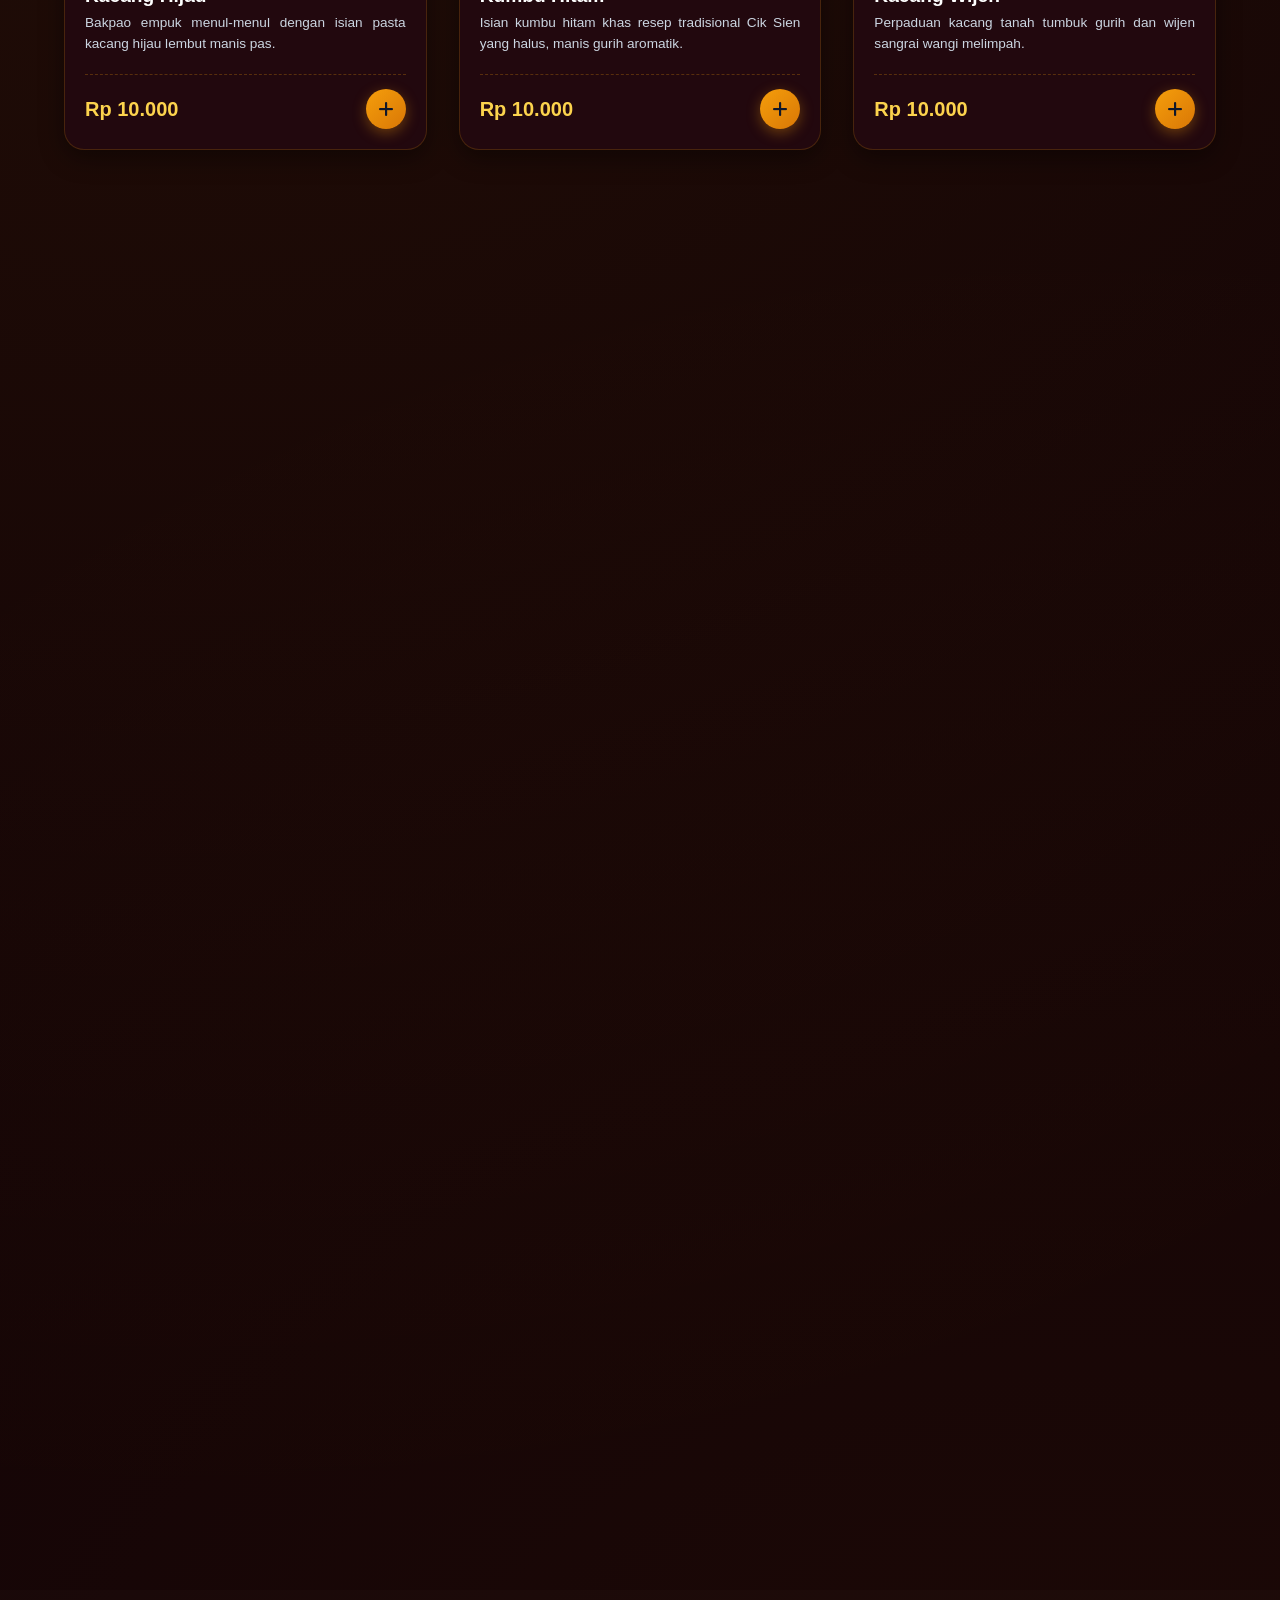
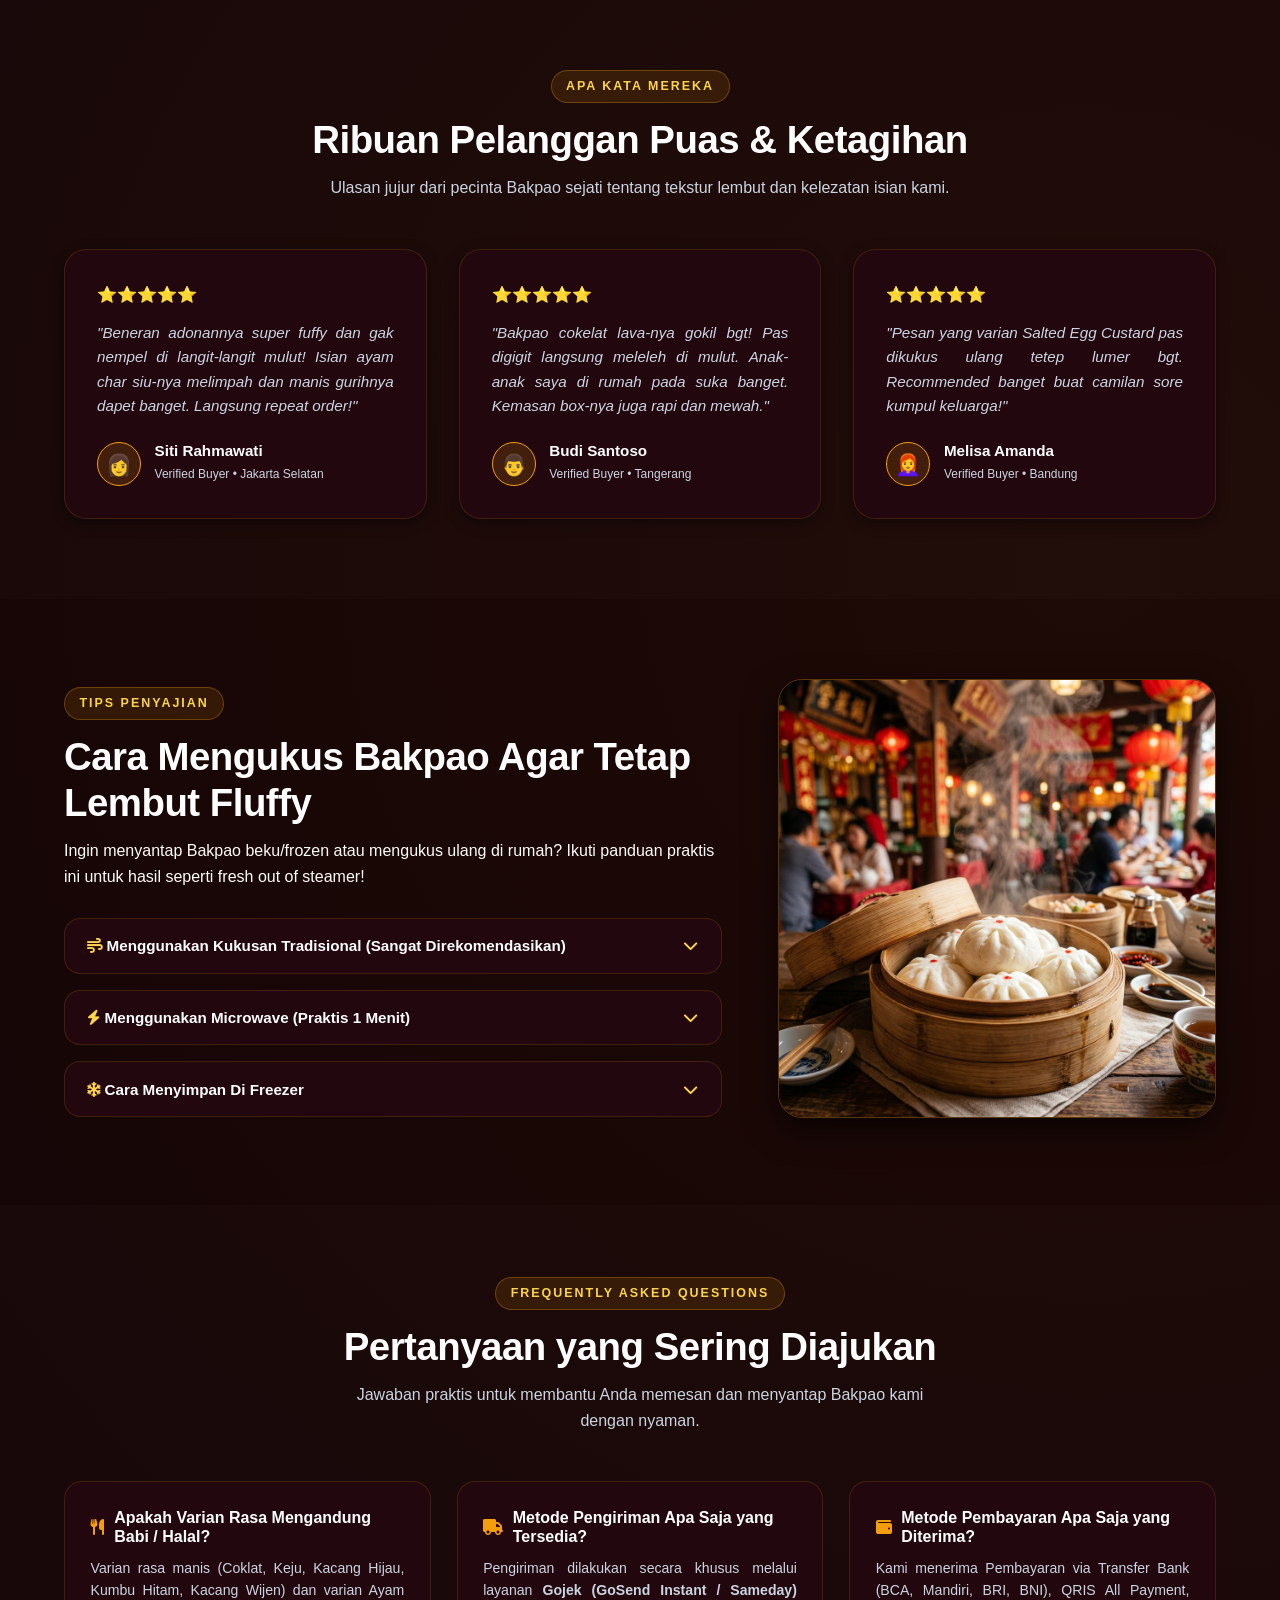
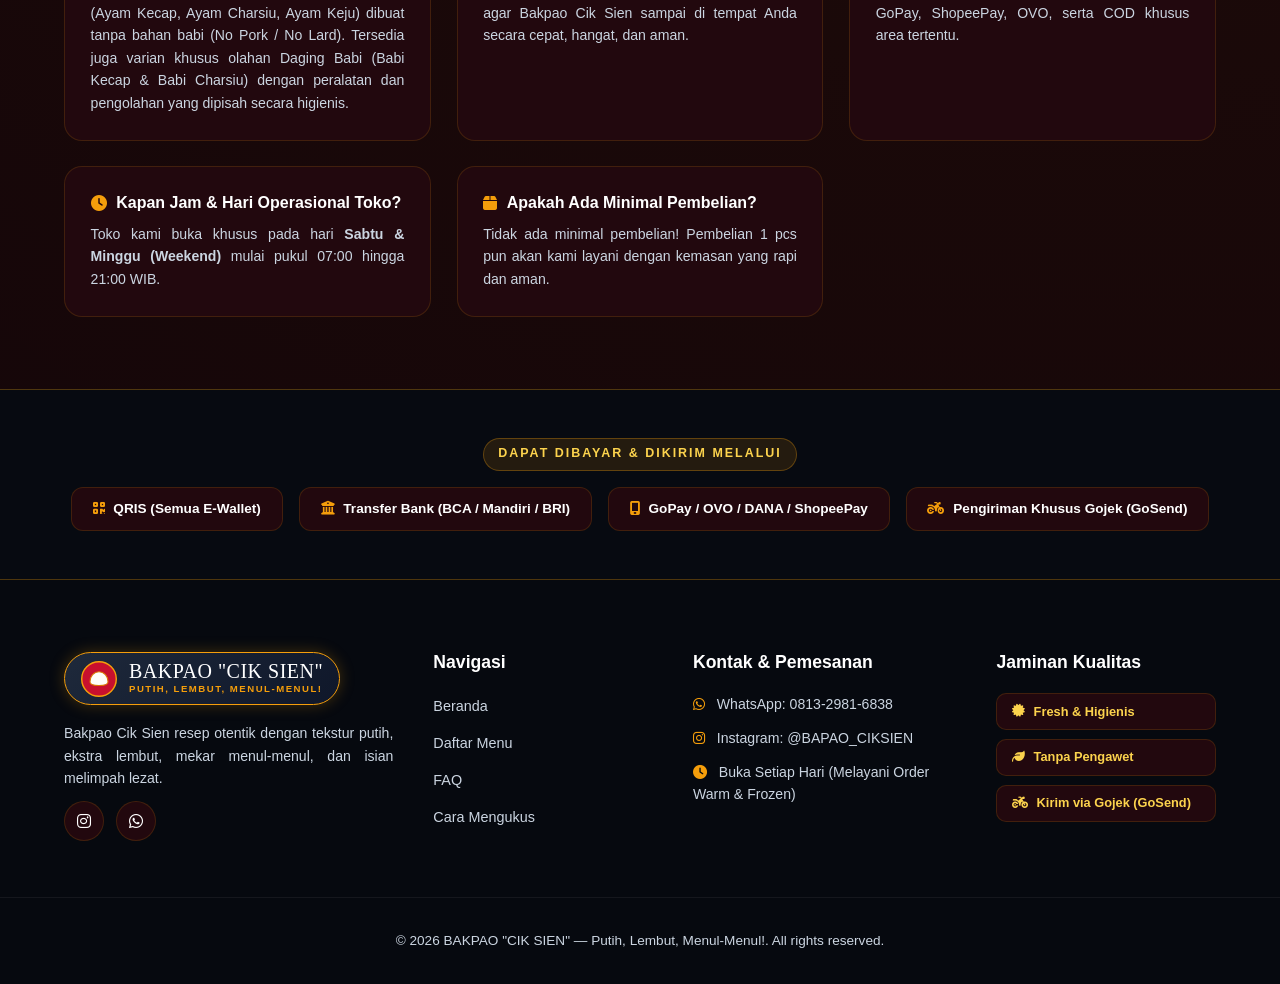
==== commit a30123fb: "Remove top hero pill tag with WA & IG info as requested" ====
--- a/index.html
+++ b/index.html
@@ -83,9 +83,6 @@
   <section class="hero-section" id="hero">
     <div class="container hero-grid">
       <div class="hero-text-content">
-        <div class="pill-tag">
-          <span class="pulse-dot"></span> WA: 0813-2981-6838 | IG: @BAPAO_CIKSIEN
-        </div>
         <h1 class="hero-title">
           BAKPAO <span class="highlight">"CIK SIEN"</span>
         </h1>
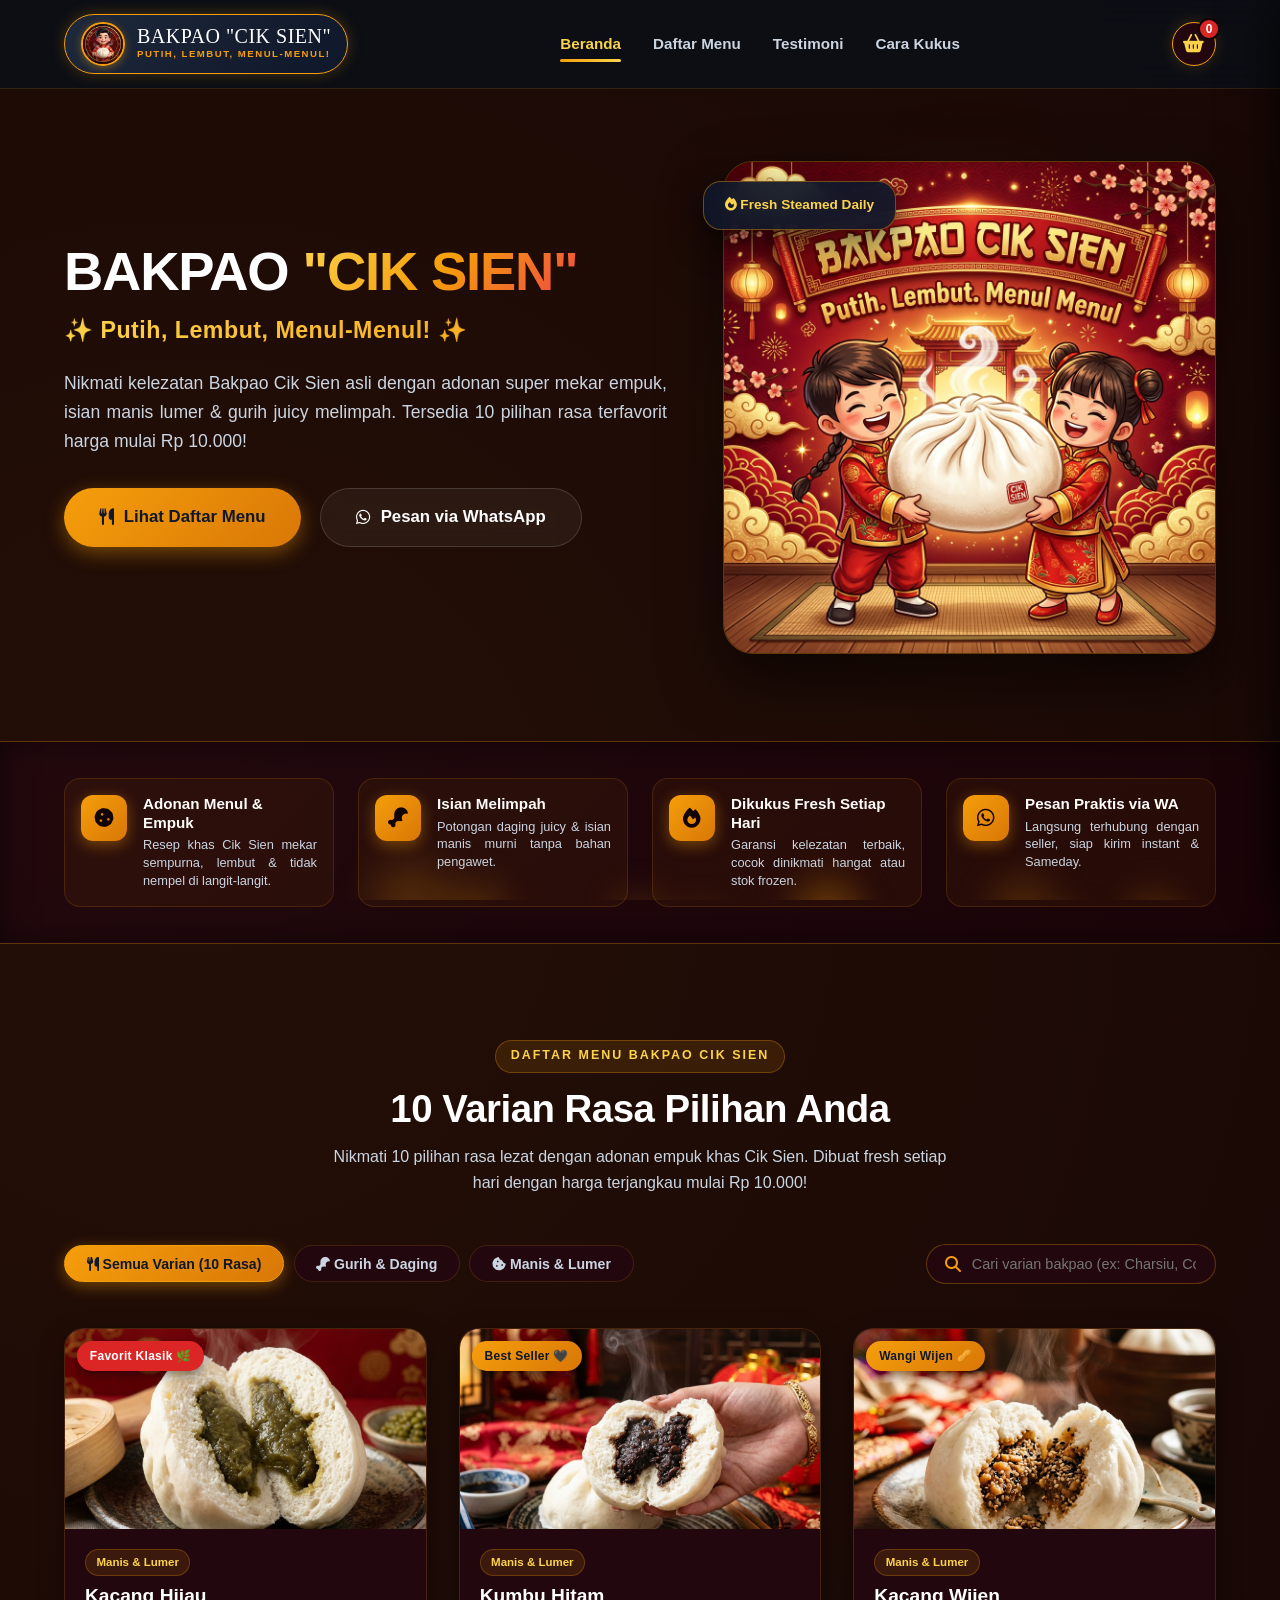
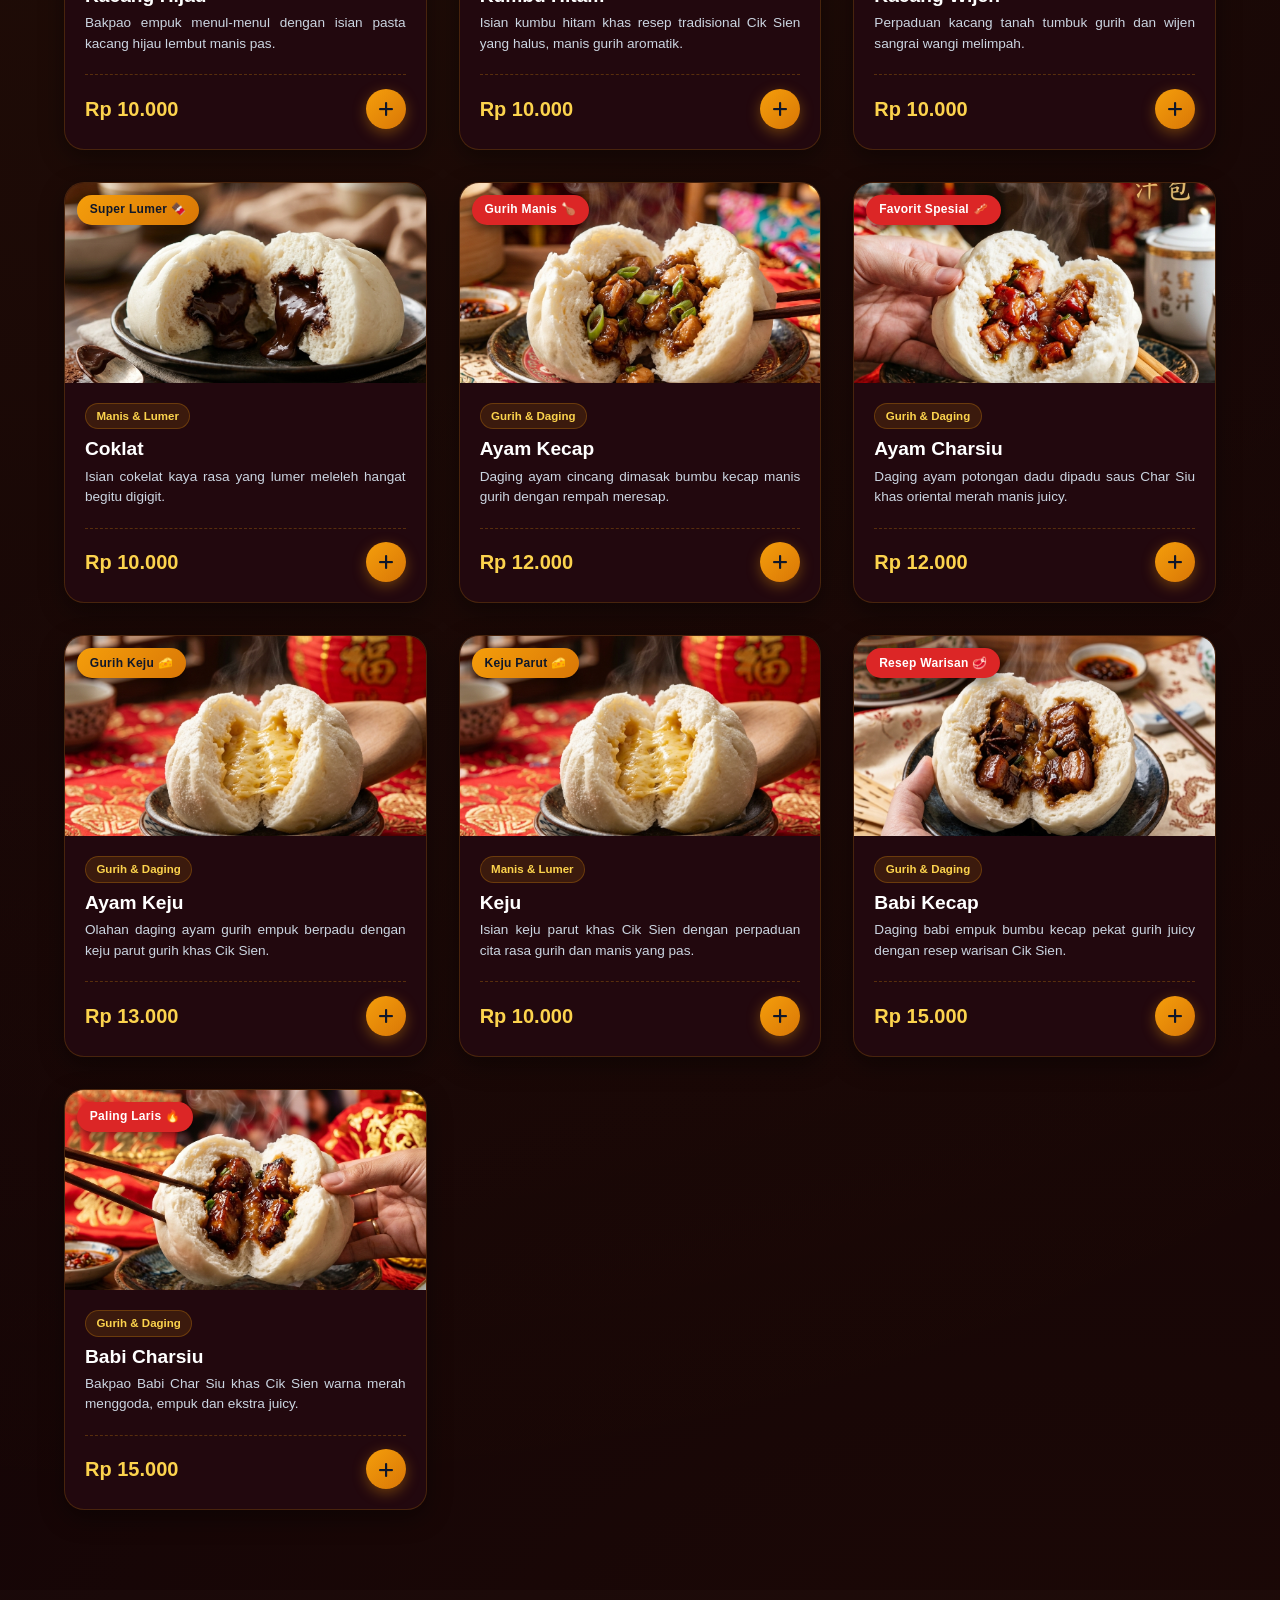
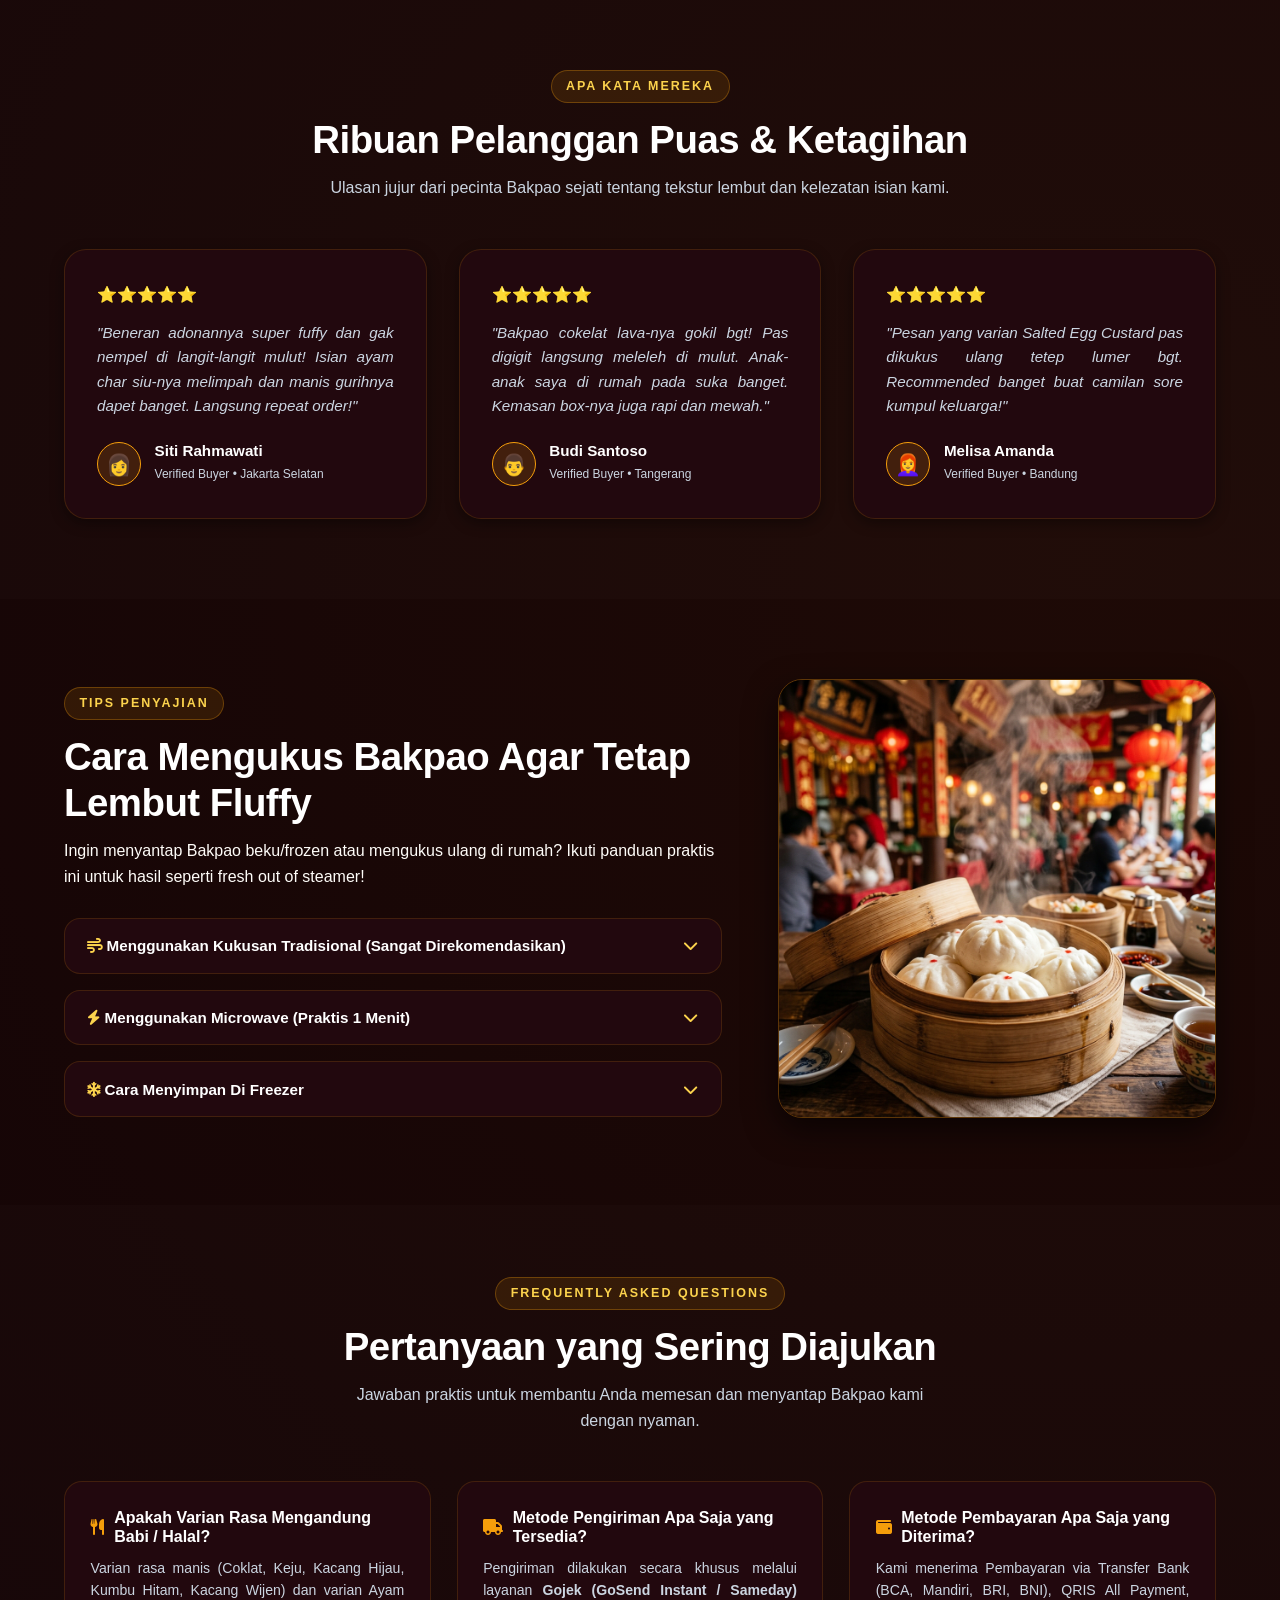
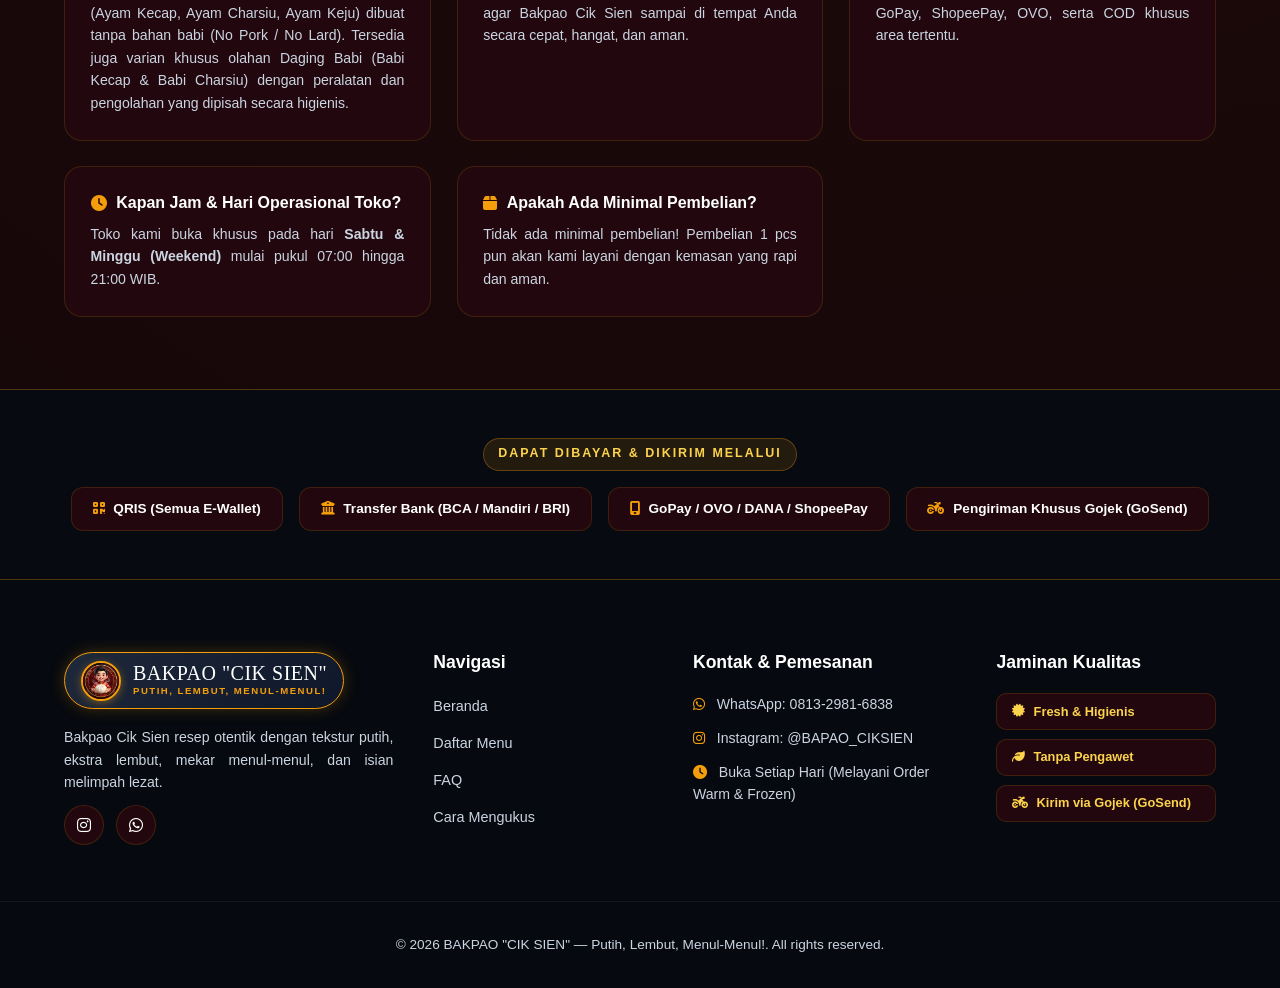
==== commit 7bd7a0e4: "Update brand logo badge to authentic 3D mascot icon in header and footer" ====
--- a/index.html
+++ b/index.html
@@ -36,19 +36,7 @@
       <!-- Logo Container -->
       <a href="#" class="logo-wrapper" title="Bakpao Cik Sien">
         <div class="logo-badge" id="logoContainer">
-          <!-- Stylized Red & Gold Oriental SVG Brand Logo -->
-          <svg width="44" height="44" viewBox="0 0 100 100" fill="none" xmlns="http://www.w3.org/2000/svg">
-            <circle cx="50" cy="50" r="48" fill="url(#gradLogo)" stroke="#F59E0B" stroke-width="4"/>
-            <path d="M25 58C25 42 36 30 50 30C64 30 75 42 75 58C75 64 64 68 50 68C36 68 25 64 25 58Z" fill="#FFFDF9" stroke="#D97706" stroke-width="3"/>
-            <path d="M50 30C45 35 40 40 50 44C60 40 55 35 50 30Z" fill="#F59E0B"/>
-            <path d="M35 25C33 20 37 15 40 18M50 22C50 16 54 12 56 16M65 25C67 20 63 15 60 18" stroke="#F59E0B" stroke-width="3" stroke-linecap="round"/>
-            <defs>
-              <linearGradient id="gradLogo" x1="0" y1="0" x2="100" y2="100">
-                <stop offset="0%" stop-color="#C8102E"/>
-                <stop offset="100%" stop-color="#7A0016"/>
-              </linearGradient>
-            </defs>
-          </svg>
+          <img src="images/mascot_logo.png" alt="Logo Mascot Bakpao Cik Sien" class="brand-mascot-img" style="width: 44px; height: 44px; border-radius: 50%; object-fit: cover; border: 2px solid #F59E0B; box-shadow: 0 2px 8px rgba(245,158,11,0.4);">
           <div class="logo-text">
             <span class="brand-name">BAKPAO "CIK SIEN"</span>
             <span class="brand-sub">Putih, Lembut, Menul-Menul!</span>
@@ -335,10 +323,7 @@
       <div class="footer-col brand-col">
         <div class="logo-wrapper">
           <div class="logo-badge">
-            <svg width="36" height="36" viewBox="0 0 100 100" fill="none" xmlns="http://www.w3.org/2000/svg">
-              <circle cx="50" cy="50" r="48" fill="#C8102E" stroke="#F59E0B" stroke-width="4"/>
-              <path d="M25 58C25 42 36 30 50 30C64 30 75 42 75 58C75 64 64 68 50 68C36 68 25 64 25 58Z" fill="#FFFDF9" stroke="#D97706" stroke-width="3"/>
-            </svg>
+            <img src="images/mascot_logo.png" alt="Logo Mascot Bakpao Cik Sien" class="brand-mascot-img" style="width: 40px; height: 40px; border-radius: 50%; object-fit: cover; border: 2px solid #F59E0B; box-shadow: 0 2px 8px rgba(245,158,11,0.4);">
             <div class="logo-text">
               <span class="brand-name">BAKPAO "CIK SIEN"</span>
               <span class="brand-sub">Putih, Lembut, Menul-Menul!</span>
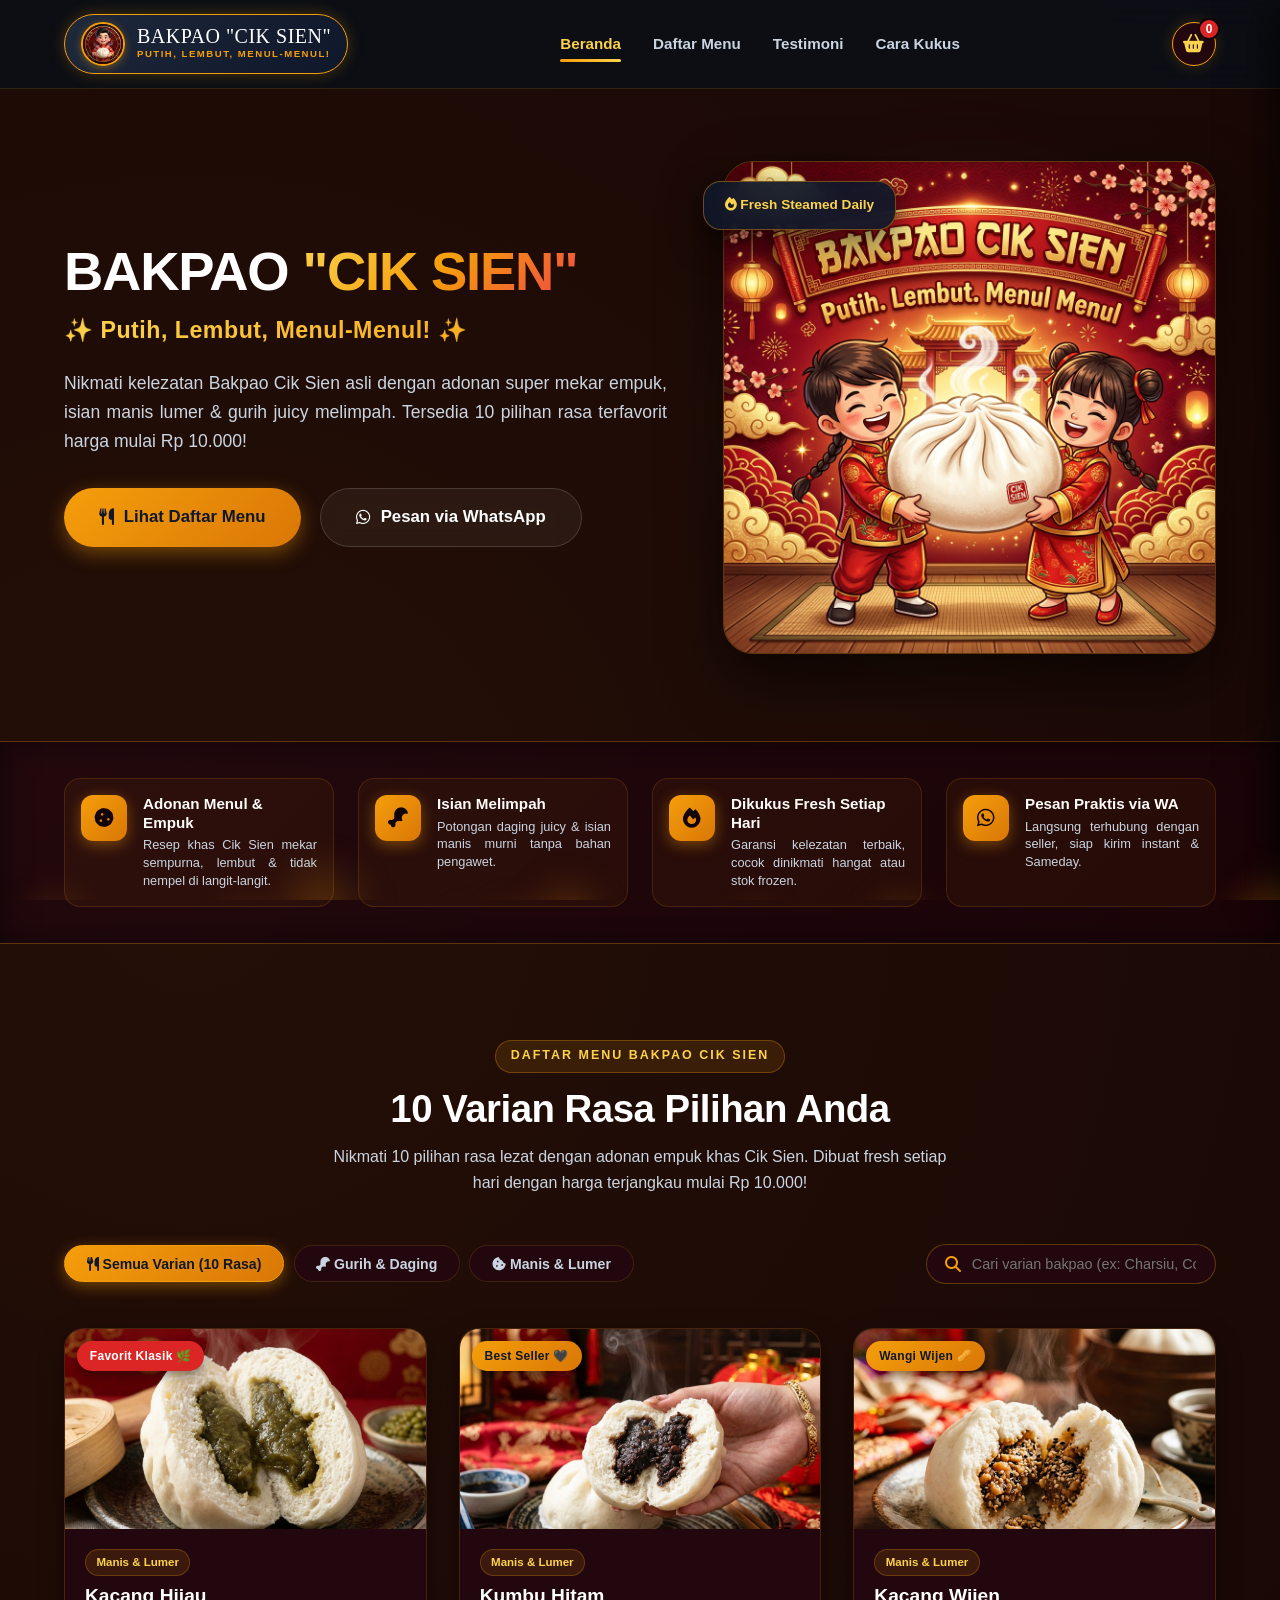
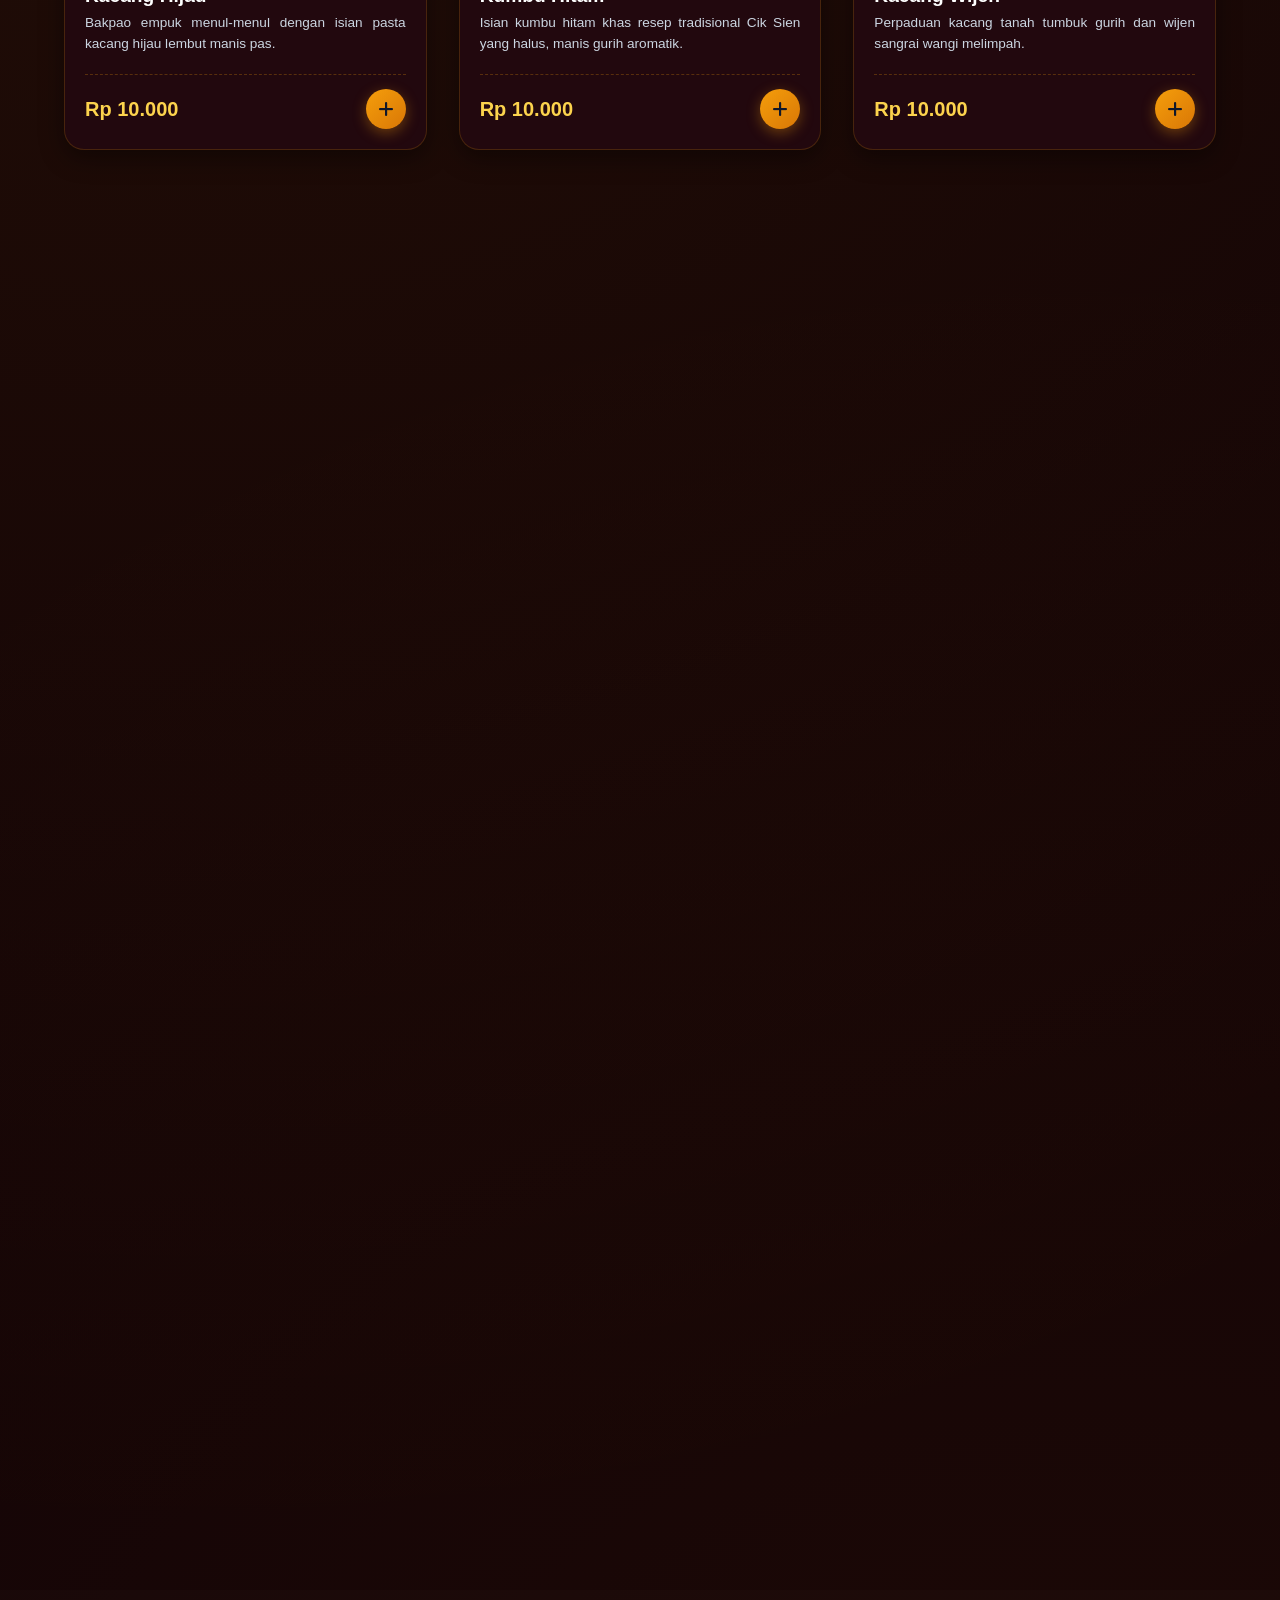
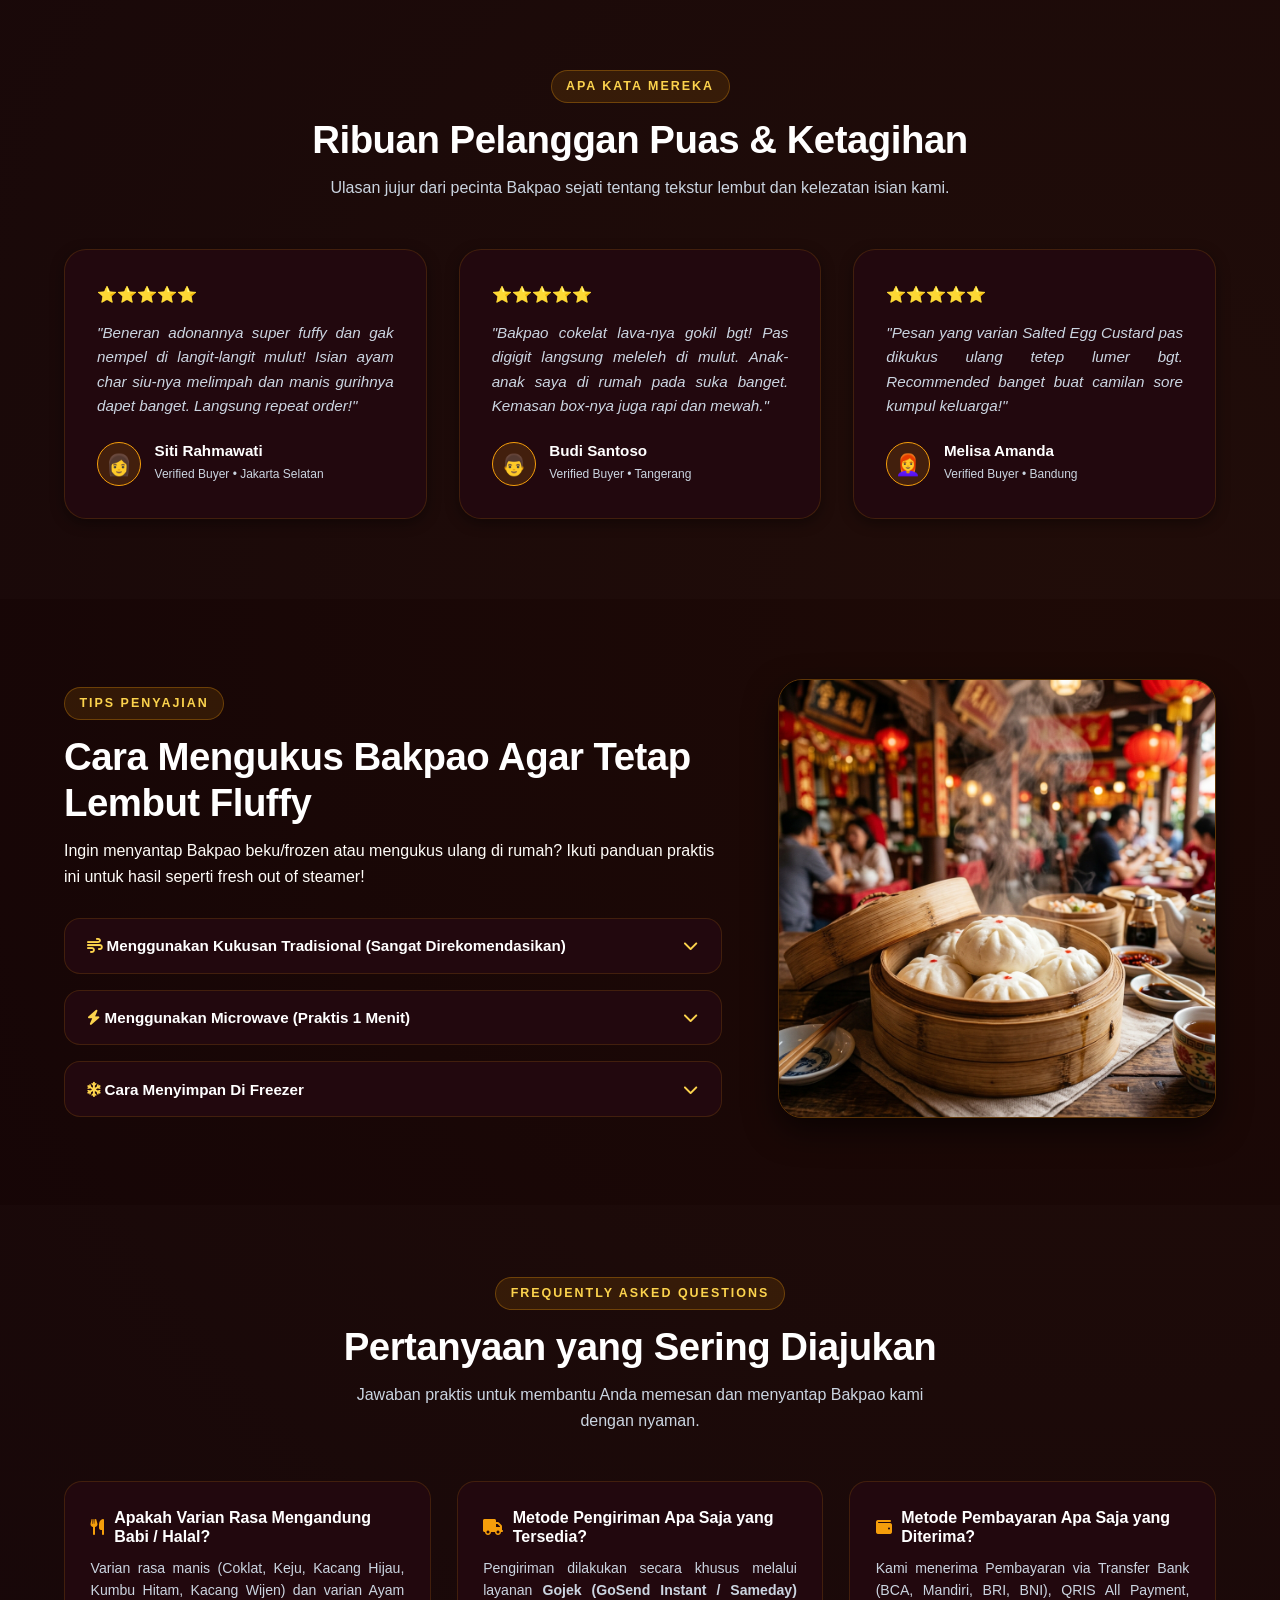
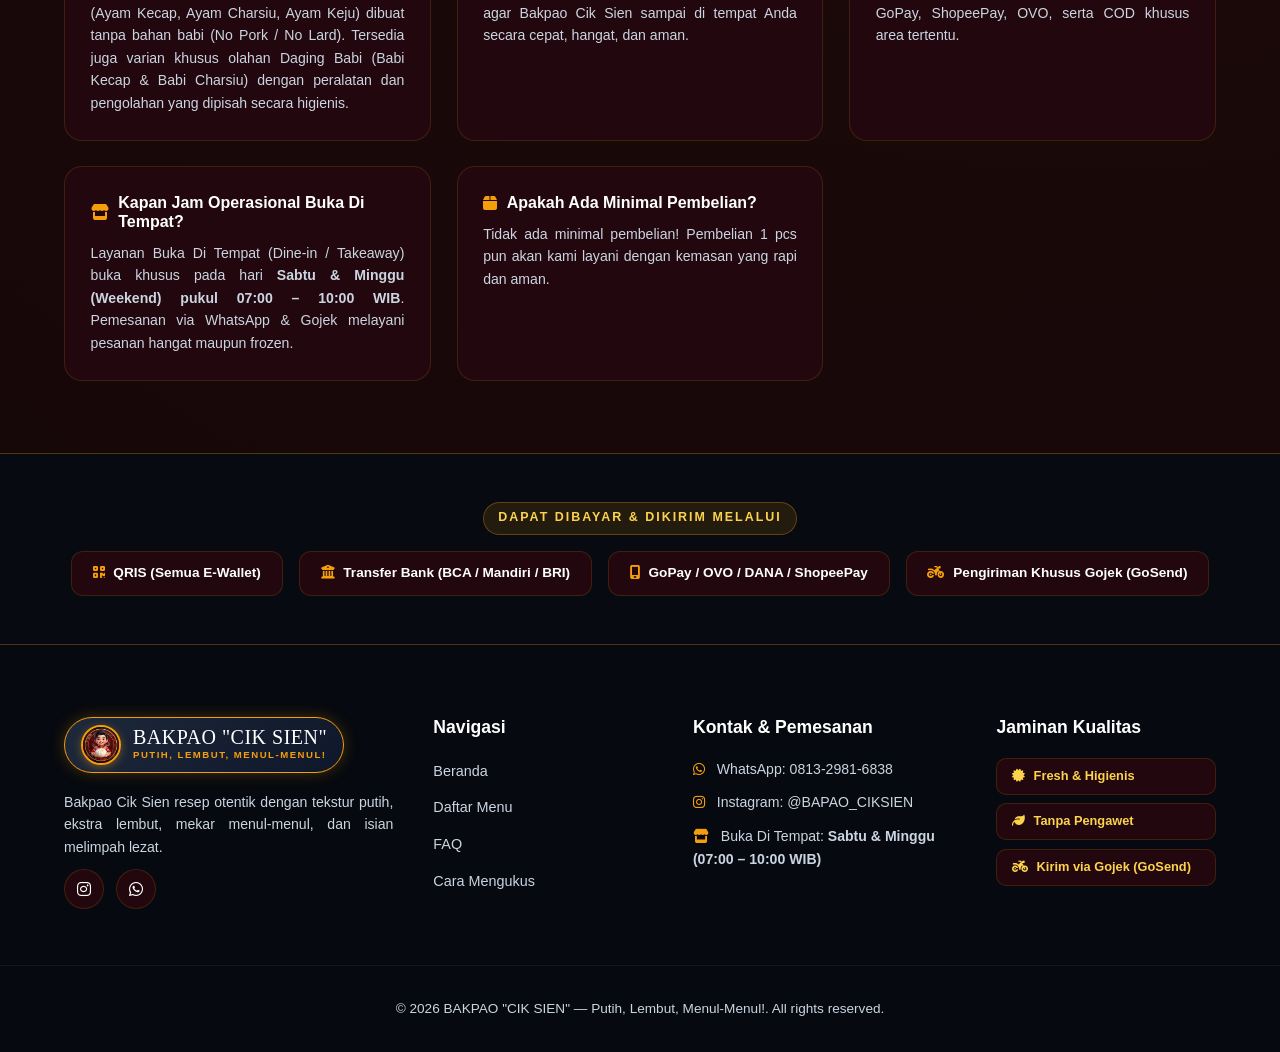
==== commit a35a0c8d: "Update Dine-in operational hours to Saturday & Sunday 07:00 - 10:00 WIB" ====
--- a/index.html
+++ b/index.html
@@ -292,8 +292,8 @@
         </div>
 
         <div class="faq-card">
-          <h4><i class="fa-solid fa-clock" style="color:var(--primary)"></i> Kapan Jam & Hari Operasional Toko?</h4>
-          <p>Toko kami buka khusus pada hari <strong>Sabtu & Minggu (Weekend)</strong> mulai pukul 07:00 hingga 21:00 WIB.</p>
+          <h4><i class="fa-solid fa-store" style="color:var(--primary)"></i> Kapan Jam Operasional Buka Di Tempat?</h4>
+          <p>Layanan Buka Di Tempat (Dine-in / Takeaway) buka khusus pada hari <strong>Sabtu & Minggu (Weekend) pukul 07:00 – 10:00 WIB</strong>. Pemesanan via WhatsApp & Gojek melayani pesanan hangat maupun frozen.</p>
         </div>
 
         <div class="faq-card">
@@ -353,7 +353,7 @@
         <h4 class="footer-title">Kontak & Pemesanan</h4>
         <p><i class="fa-brands fa-whatsapp"></i> WhatsApp: 0813-2981-6838</p>
         <p><i class="fa-brands fa-instagram"></i> Instagram: @BAPAO_CIKSIEN</p>
-        <p><i class="fa-solid fa-clock"></i> Buka Setiap Hari (Melayani Order Warm & Frozen)</p>
+        <p><i class="fa-solid fa-store"></i> Buka Di Tempat: <strong>Sabtu & Minggu (07:00 – 10:00 WIB)</strong></p>
       </div>
 
       <div class="footer-col">
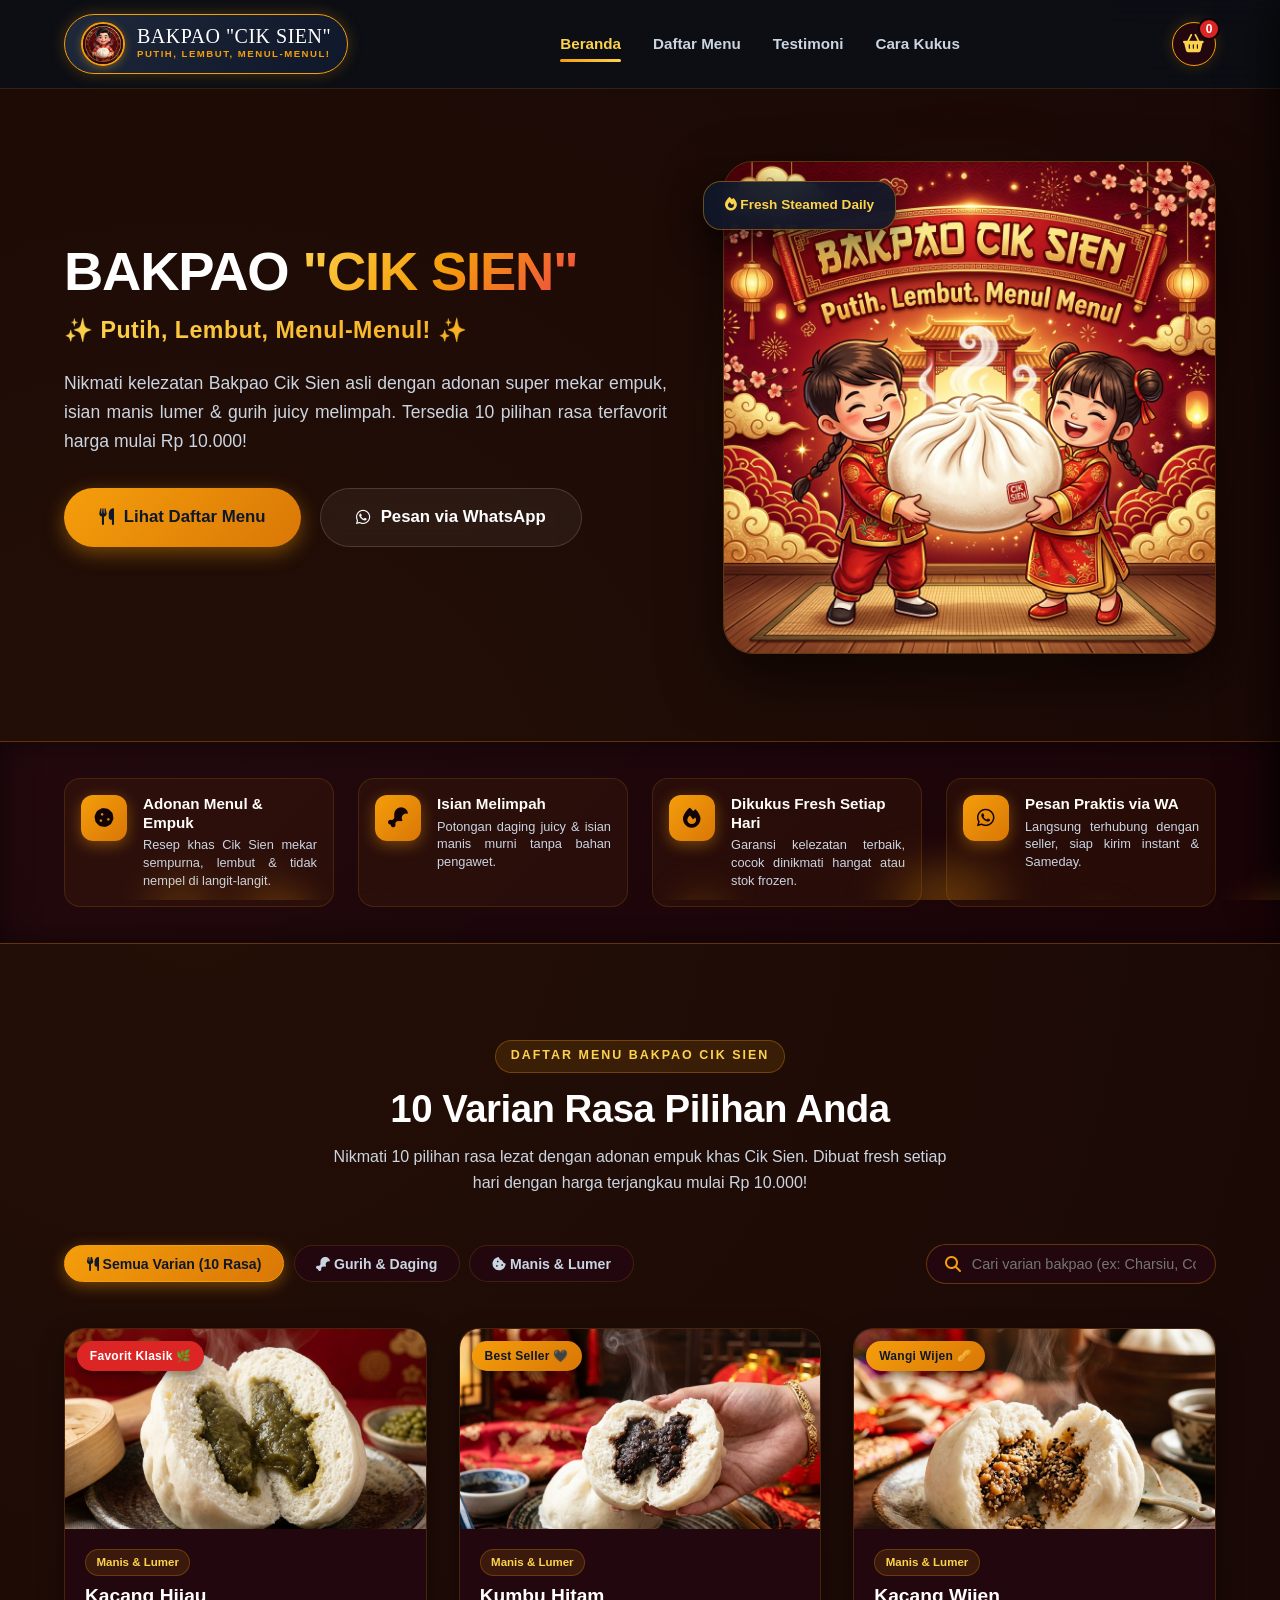
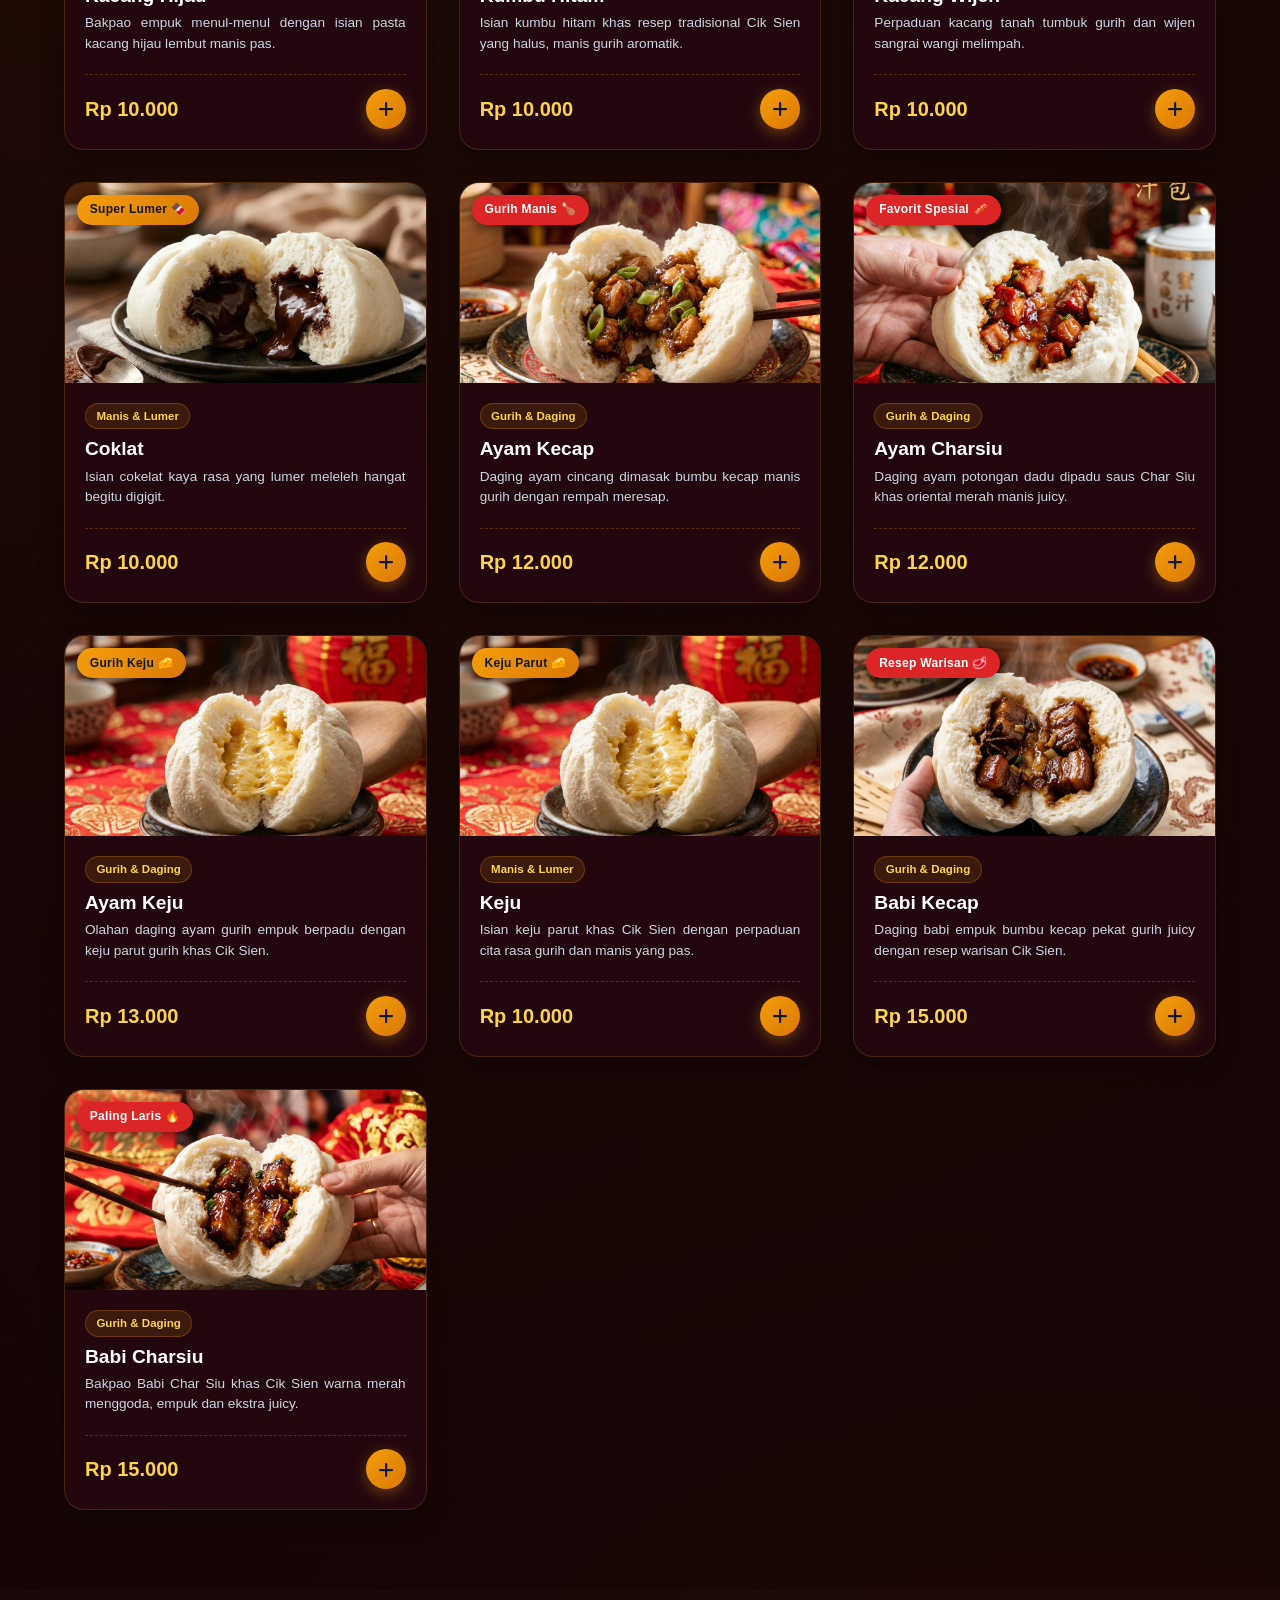
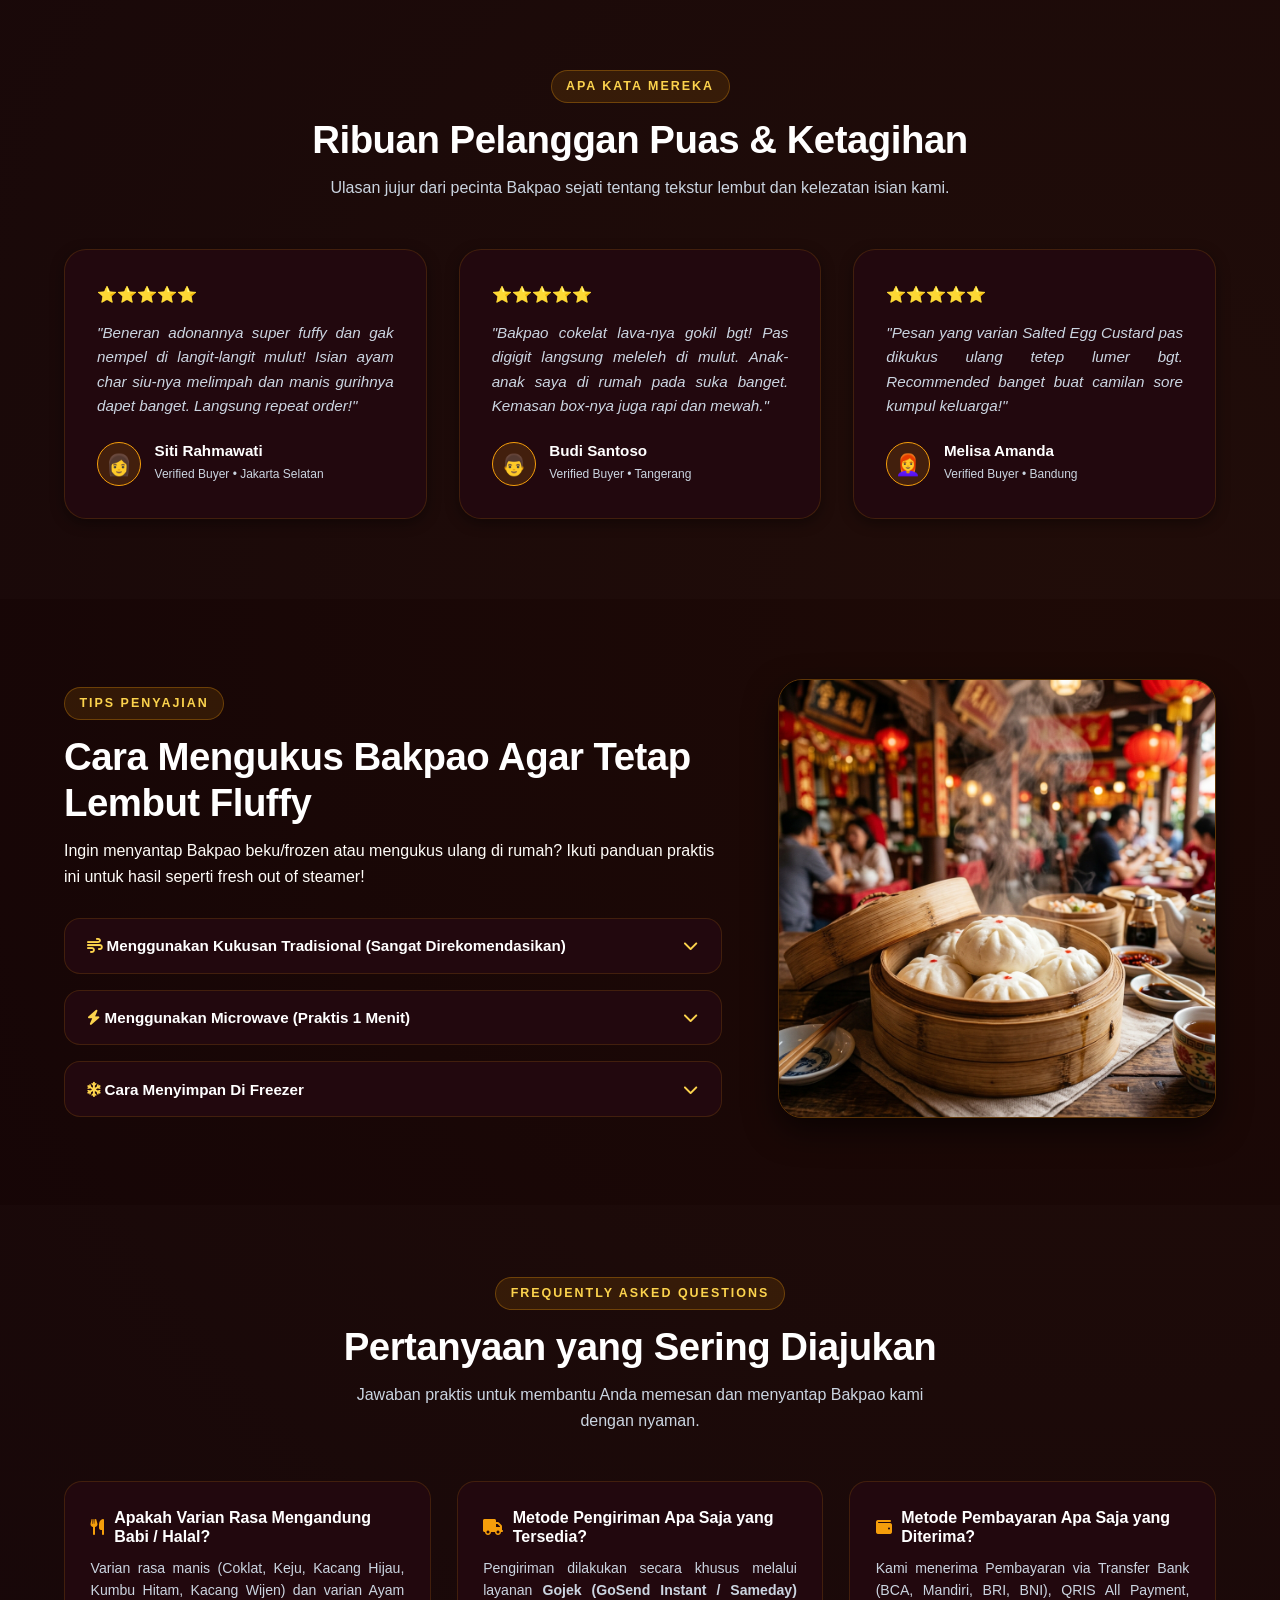
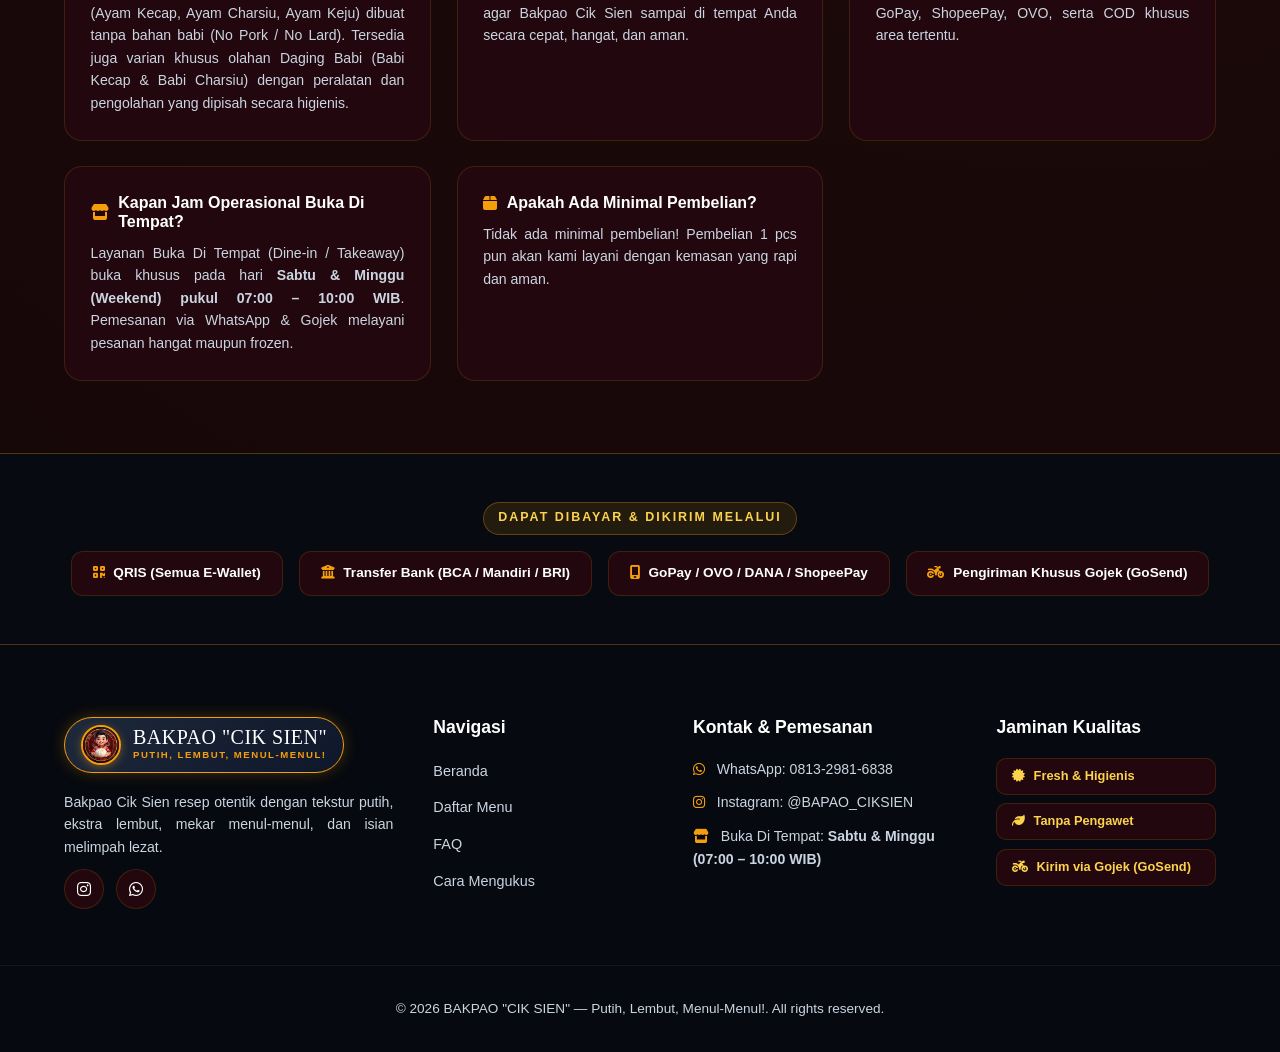
==== commit 3da1e3ba: "Add Google Search Console verification HTML file and meta tags" ====
--- a/index.html
+++ b/index.html
@@ -8,6 +8,10 @@
   <meta name="referrer" content="strict-origin-when-cross-origin">
   <title>BAKPAO "CIK SIEN" — Putih, Lembut, Menul-Menul!</title>
   <meta name="description" content="Bakpao Cik Sien: Putih, Lembut, Menul-Menul! Pilihan rasa manis & gurih lezat harga terjangkau mulai Rp 10.000. Pesan langsung via WhatsApp 0813-2981-6838!">
+  <!-- Google Search Console Site Verification -->
+  <meta name="google-site-verification" content="google24b2e04d6c856a0c">
+  <meta name="google-site-verification" content="google24b2e04d6c856a0c.html">
+  
   <!-- Favicon Bakpao -->
   <link rel="icon" type="image/svg+xml" href="data:image/svg+xml,<svg xmlns='http://www.w3.org/2000/svg' viewBox='0 0 100 100'><circle cx='50' cy='50' r='48' fill='%239B1B30' stroke='%23F59E0B' stroke-width='4'/><path d='M25 58C25 42 36 30 50 30C64 30 75 42 75 58C75 64 64 68 50 68C36 68 25 64 25 58Z' fill='%23FFFDF9' stroke='%23D97706' stroke-width='3'/></svg>">
   
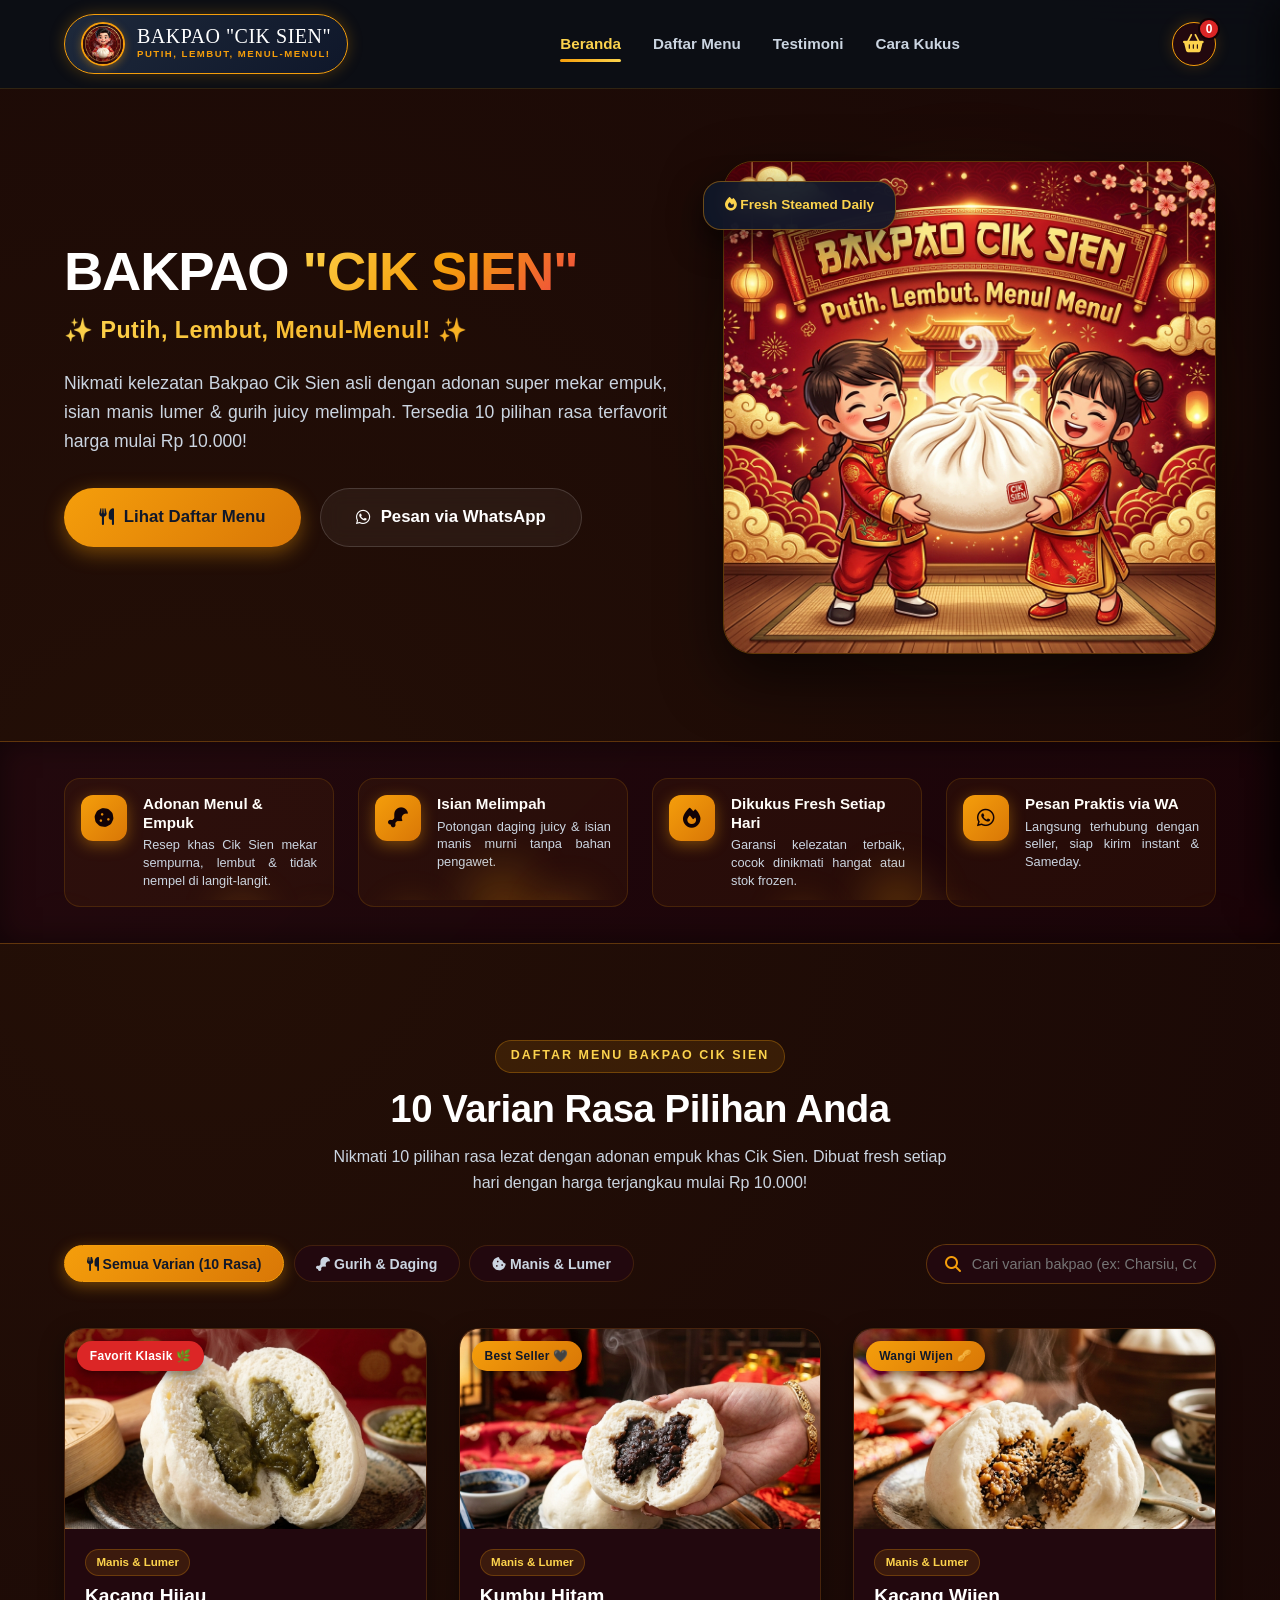
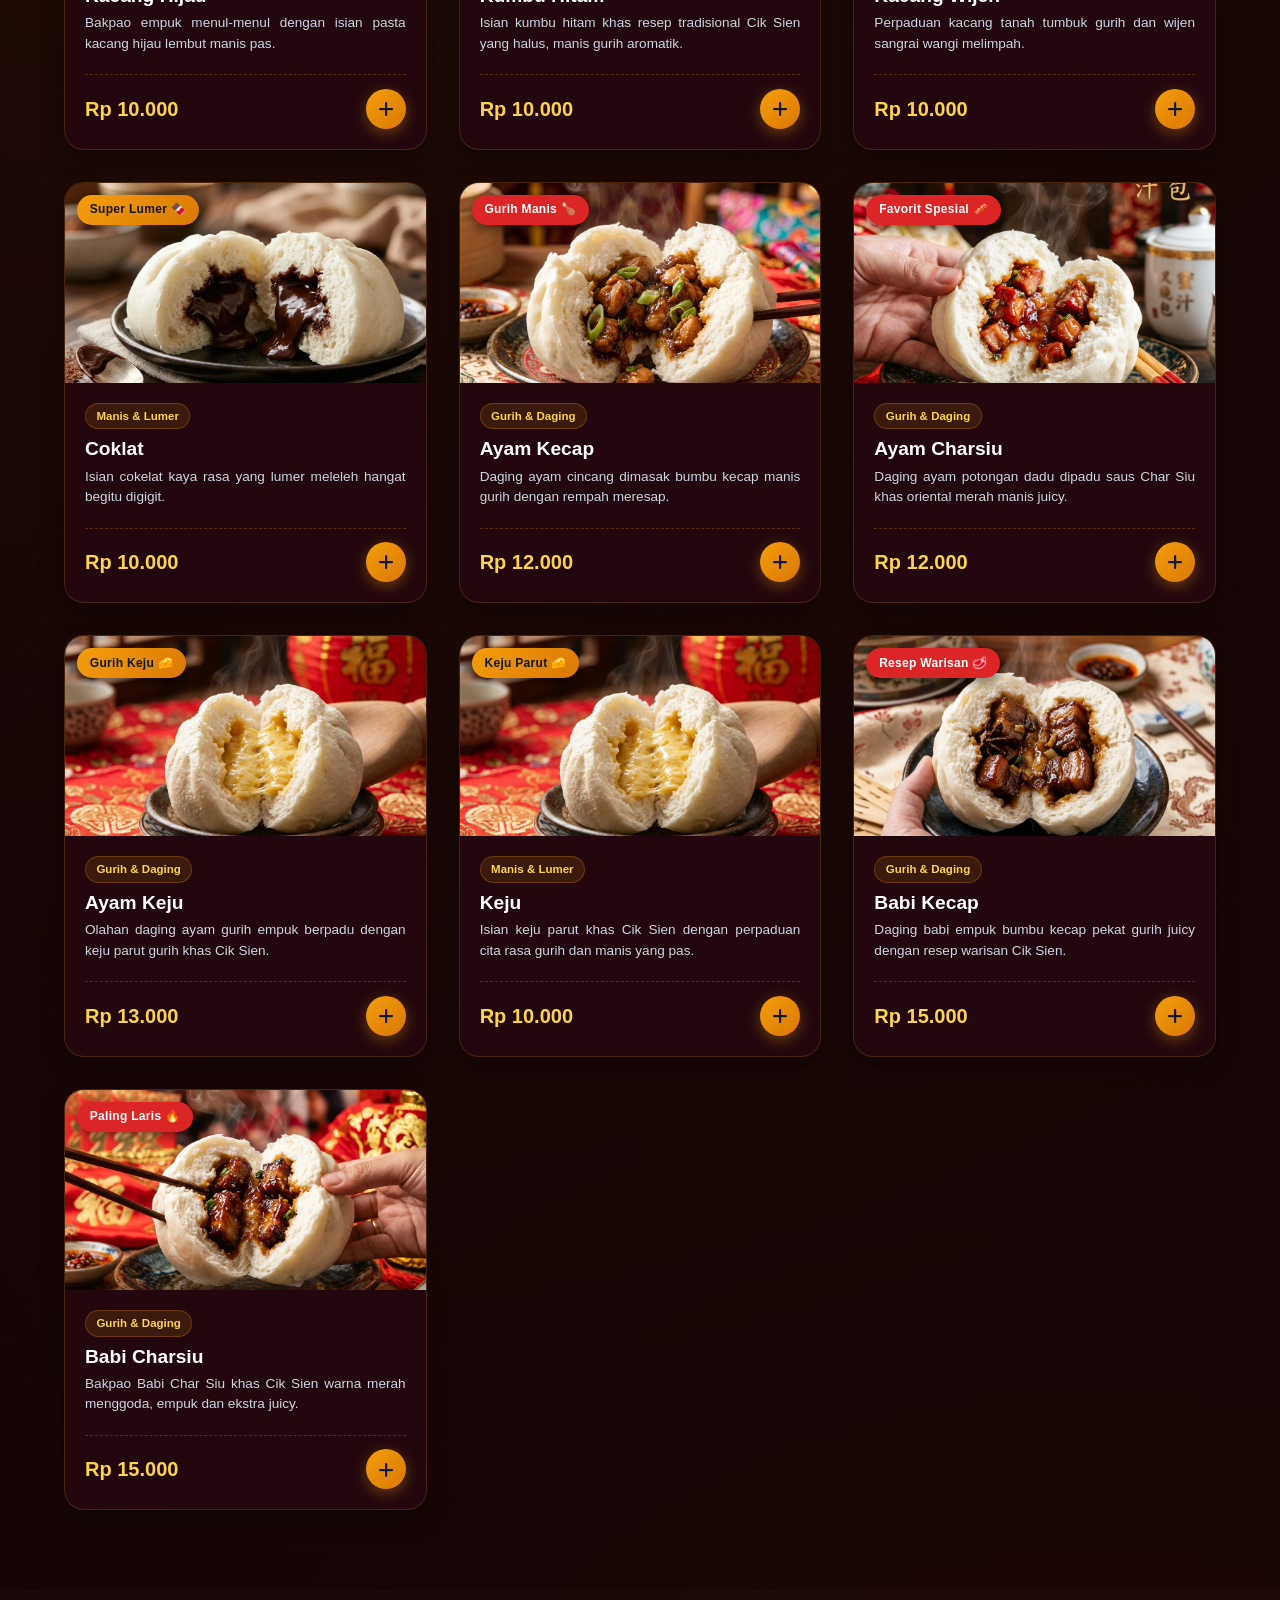
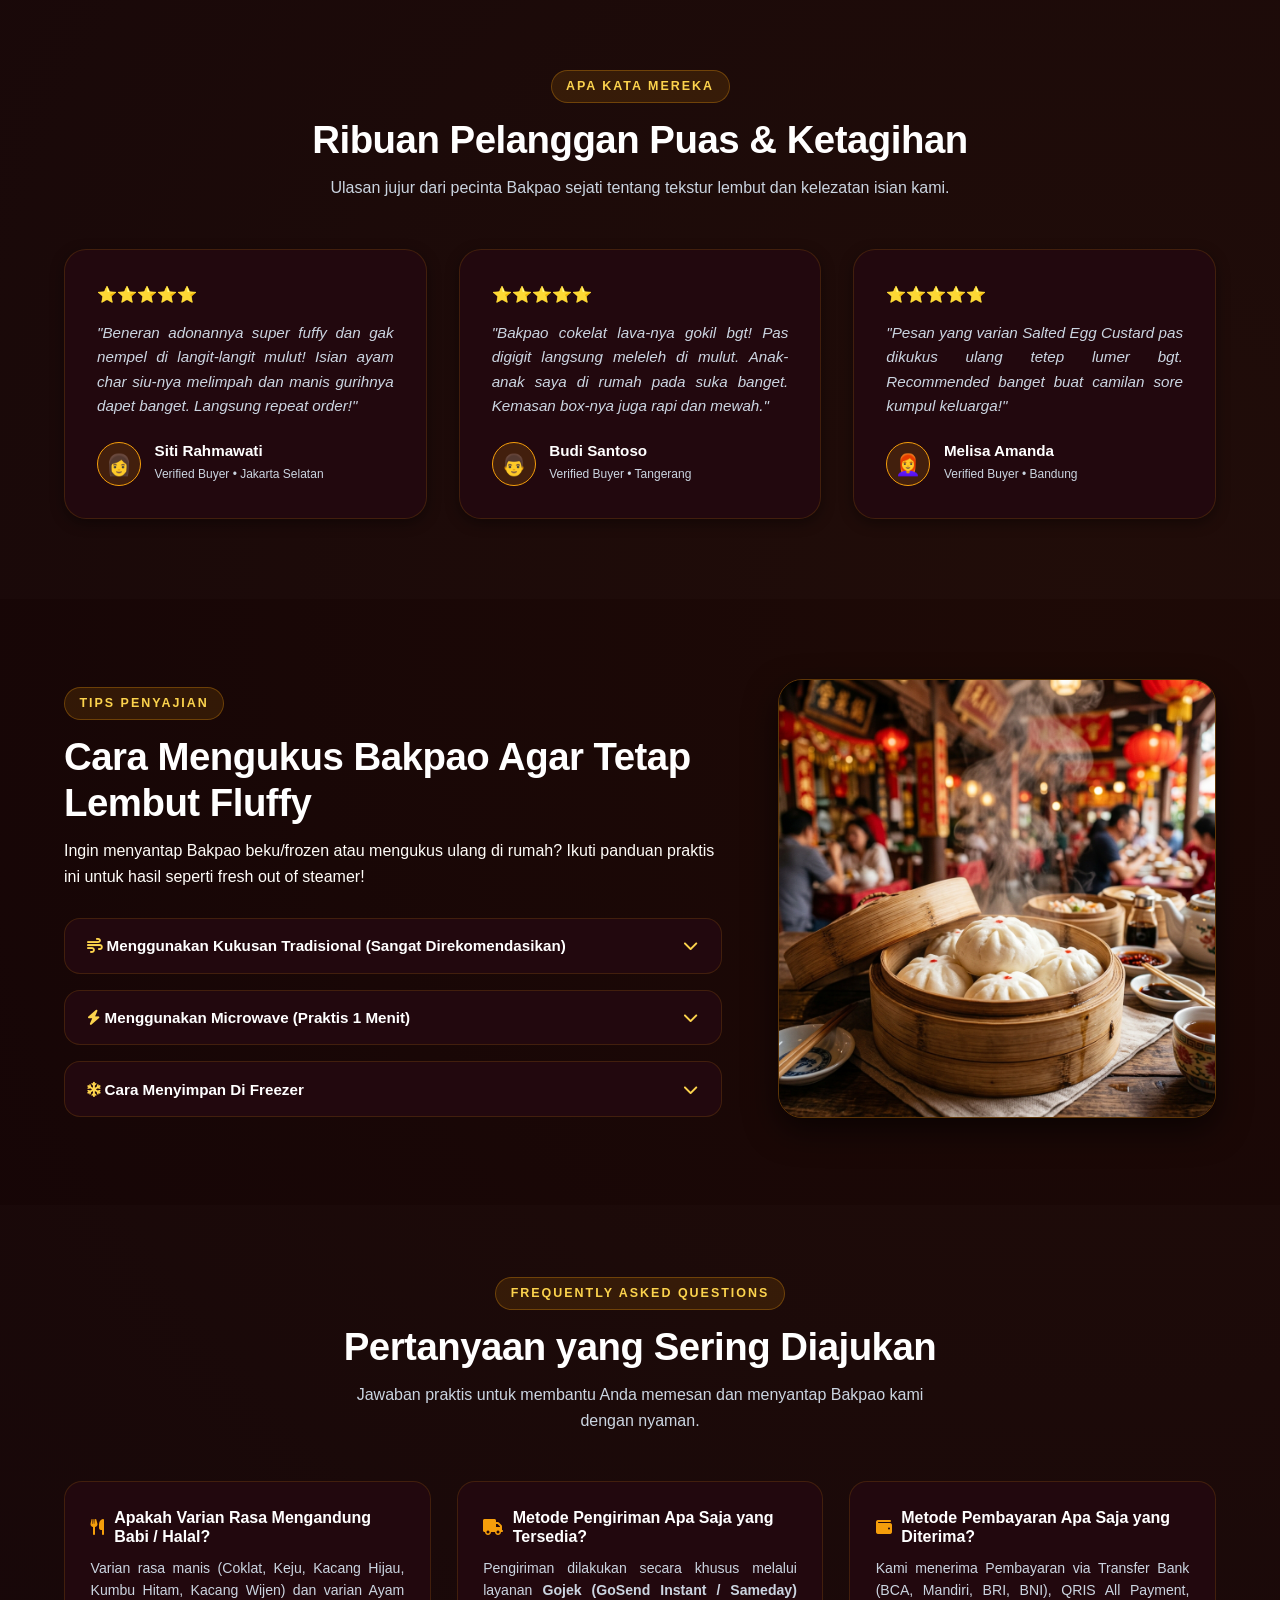
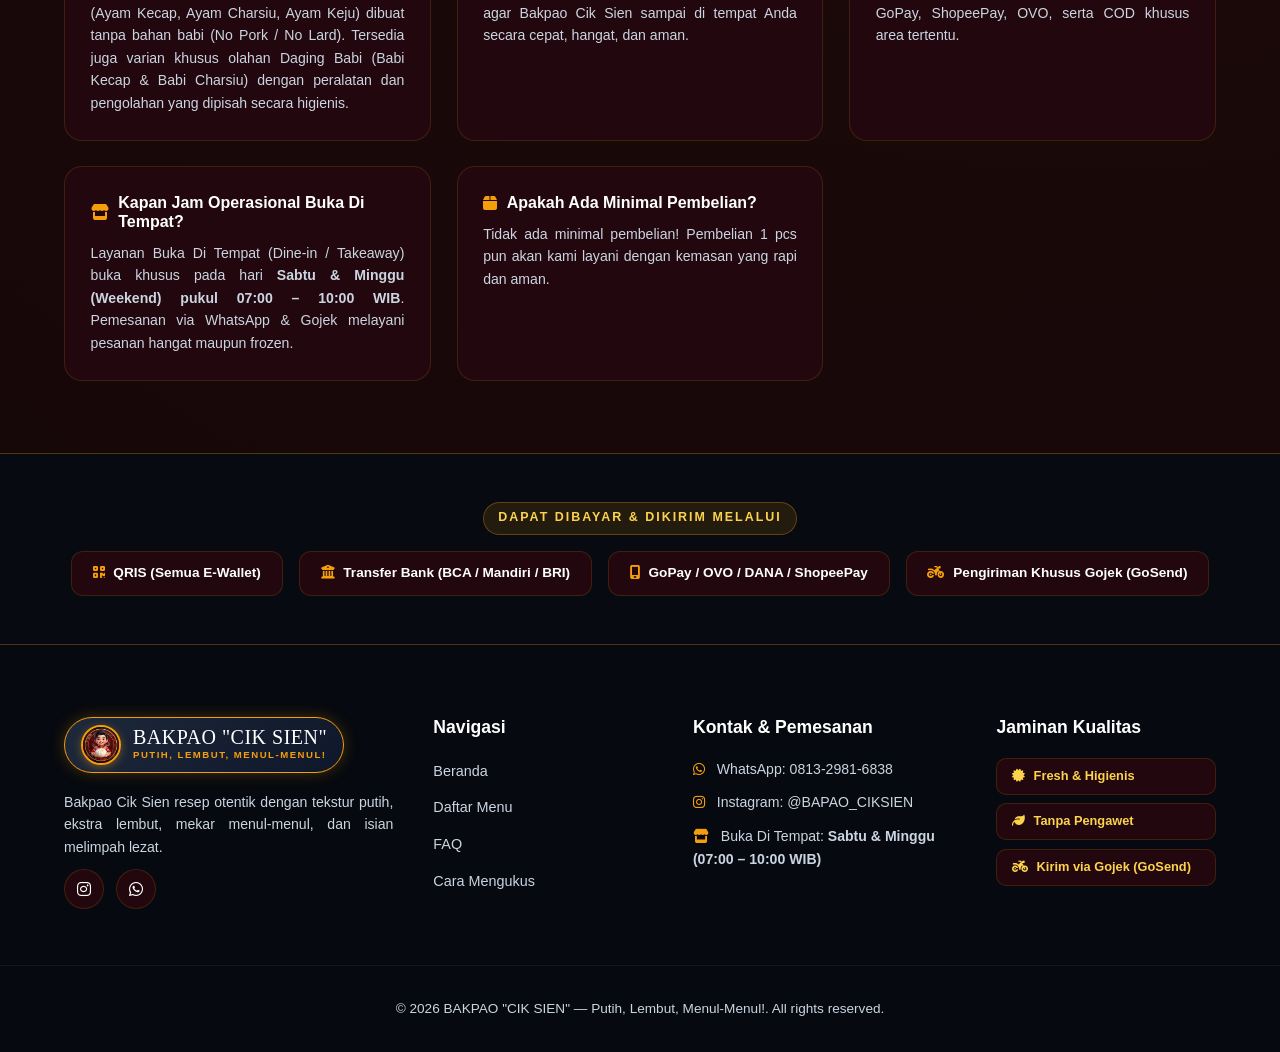
==== commit c7dcec94: "Implement HSTS, strict CSP, anti-clickjacking guard, and anti-ad injection security rules" ====
--- a/index.html
+++ b/index.html
@@ -4,7 +4,7 @@
   <meta charset="UTF-8">
   <meta name="viewport" content="width=device-width, initial-scale=1.0">
   <meta http-equiv="X-UA-Compatible" content="IE=edge">
-  <meta http-equiv="Content-Security-Policy" content="default-src 'self' 'unsafe-inline' https: data:; img-src 'self' data: https:; font-src 'self' https: data:;">
+  <meta http-equiv="Content-Security-Policy" content="default-src 'self' 'unsafe-inline' https: data:; script-src 'self' 'unsafe-inline' https://cdnjs.cloudflare.com; style-src 'self' 'unsafe-inline' https://fonts.googleapis.com https://cdnjs.cloudflare.com; font-src 'self' https://fonts.gstatic.com https://cdnjs.cloudflare.com data:; img-src 'self' data: https:; frame-ancestors 'none';">
   <meta name="referrer" content="strict-origin-when-cross-origin">
   <title>BAKPAO "CIK SIEN" — Putih, Lembut, Menul-Menul!</title>
   <meta name="description" content="Bakpao Cik Sien: Putih, Lembut, Menul-Menul! Pilihan rasa manis & gurih lezat harga terjangkau mulai Rp 10.000. Pesan langsung via WhatsApp 0813-2981-6838!">
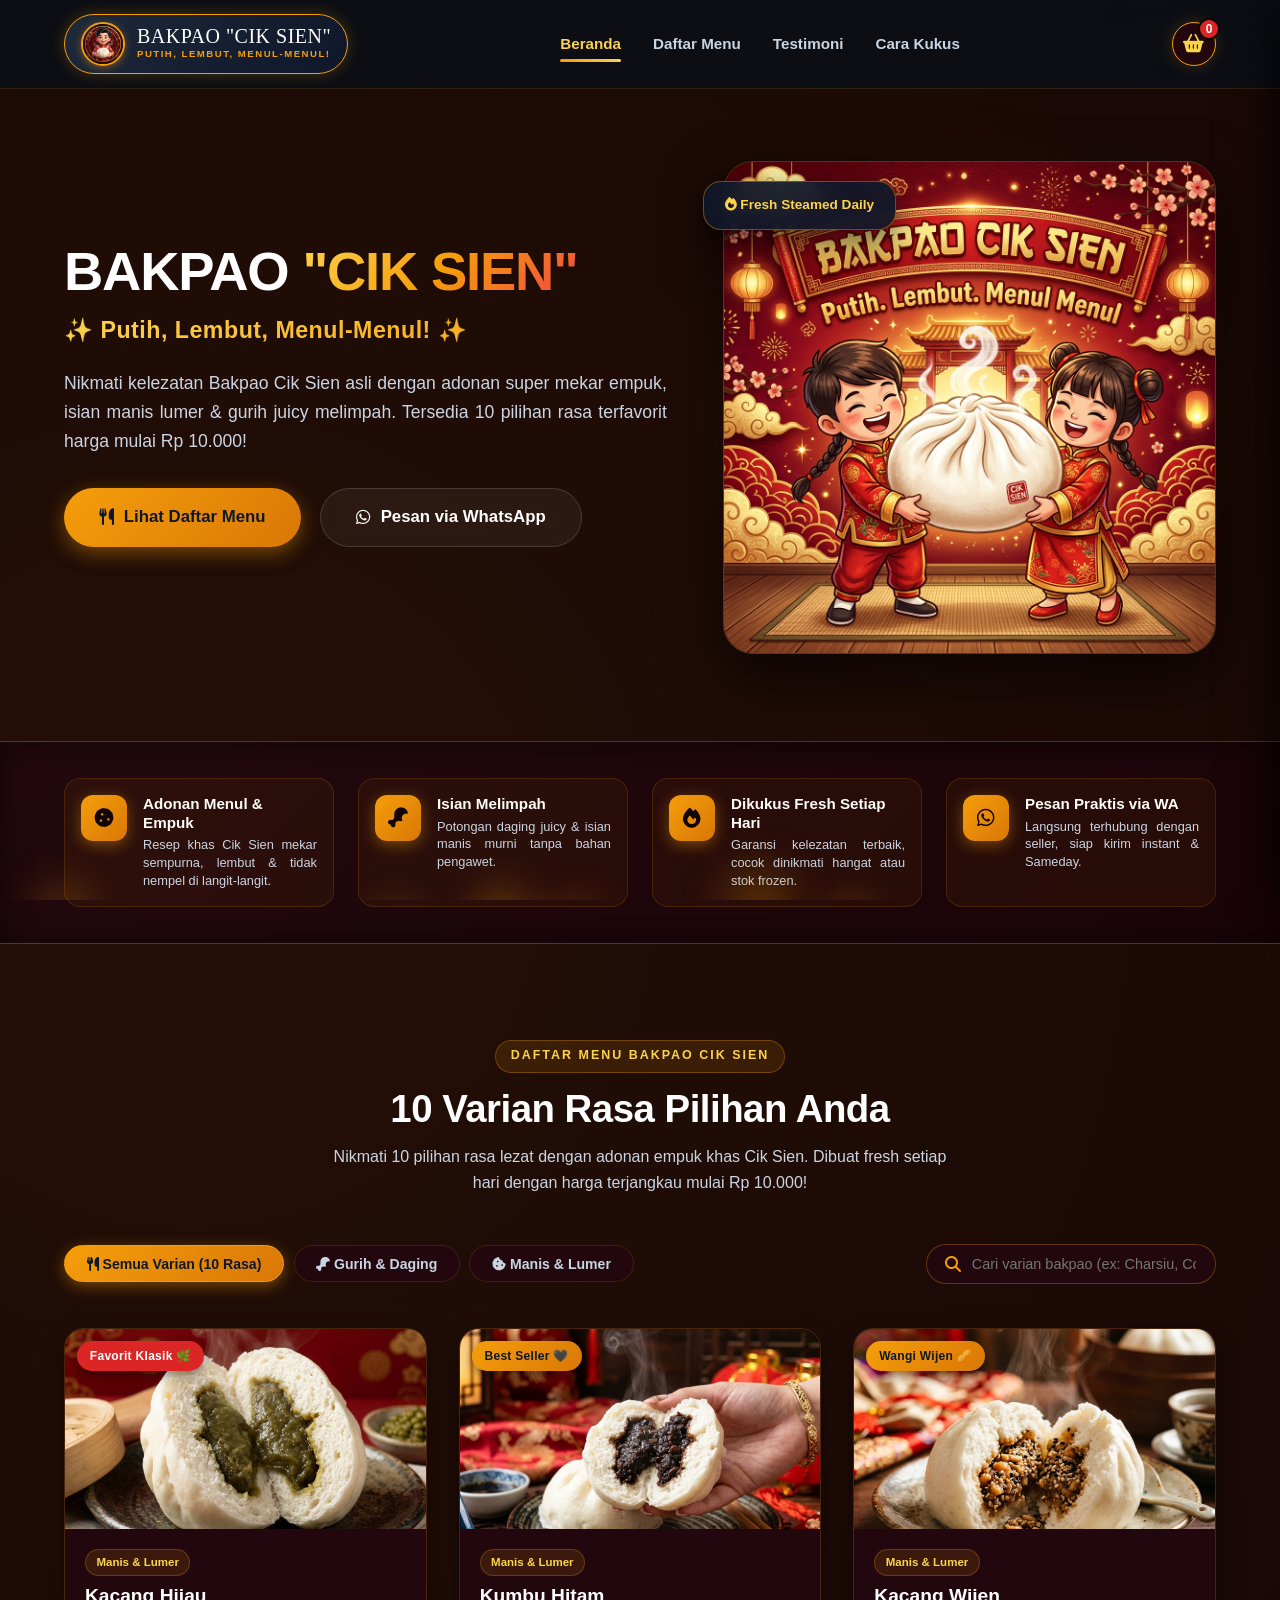
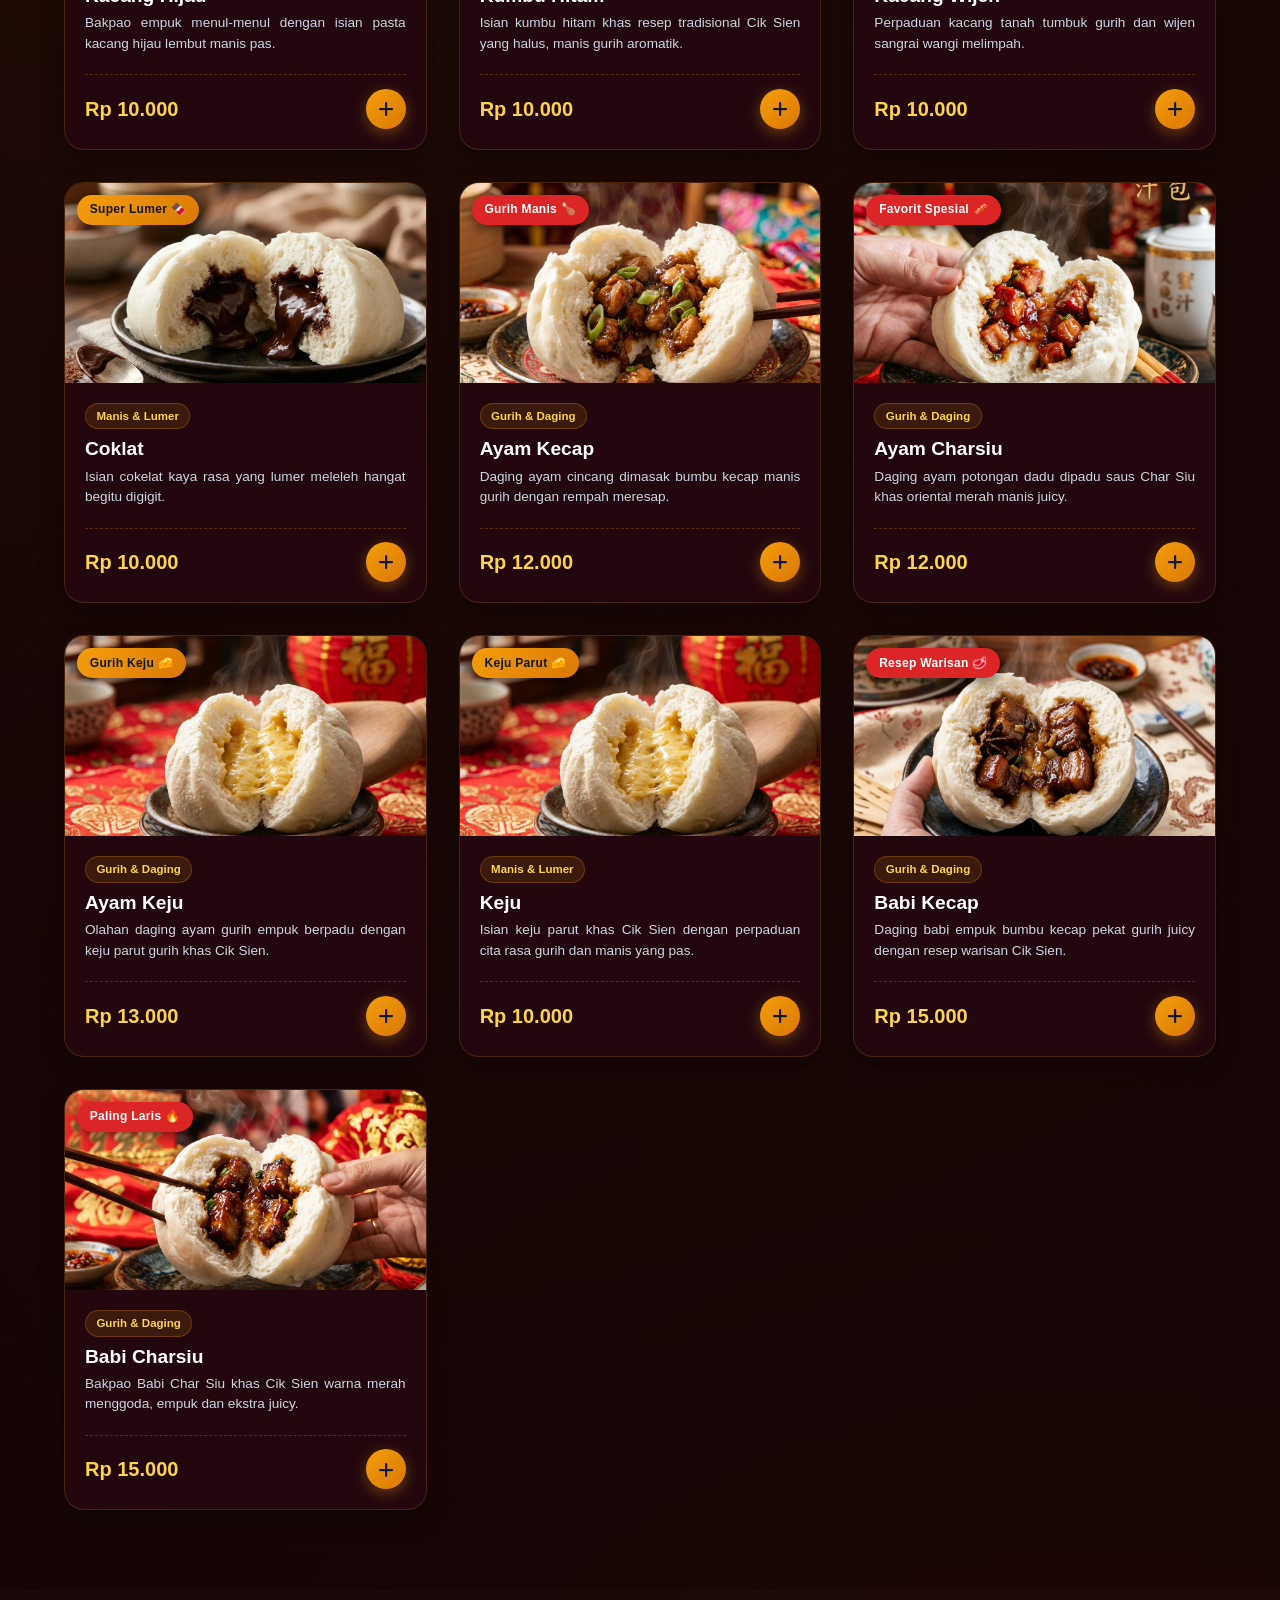
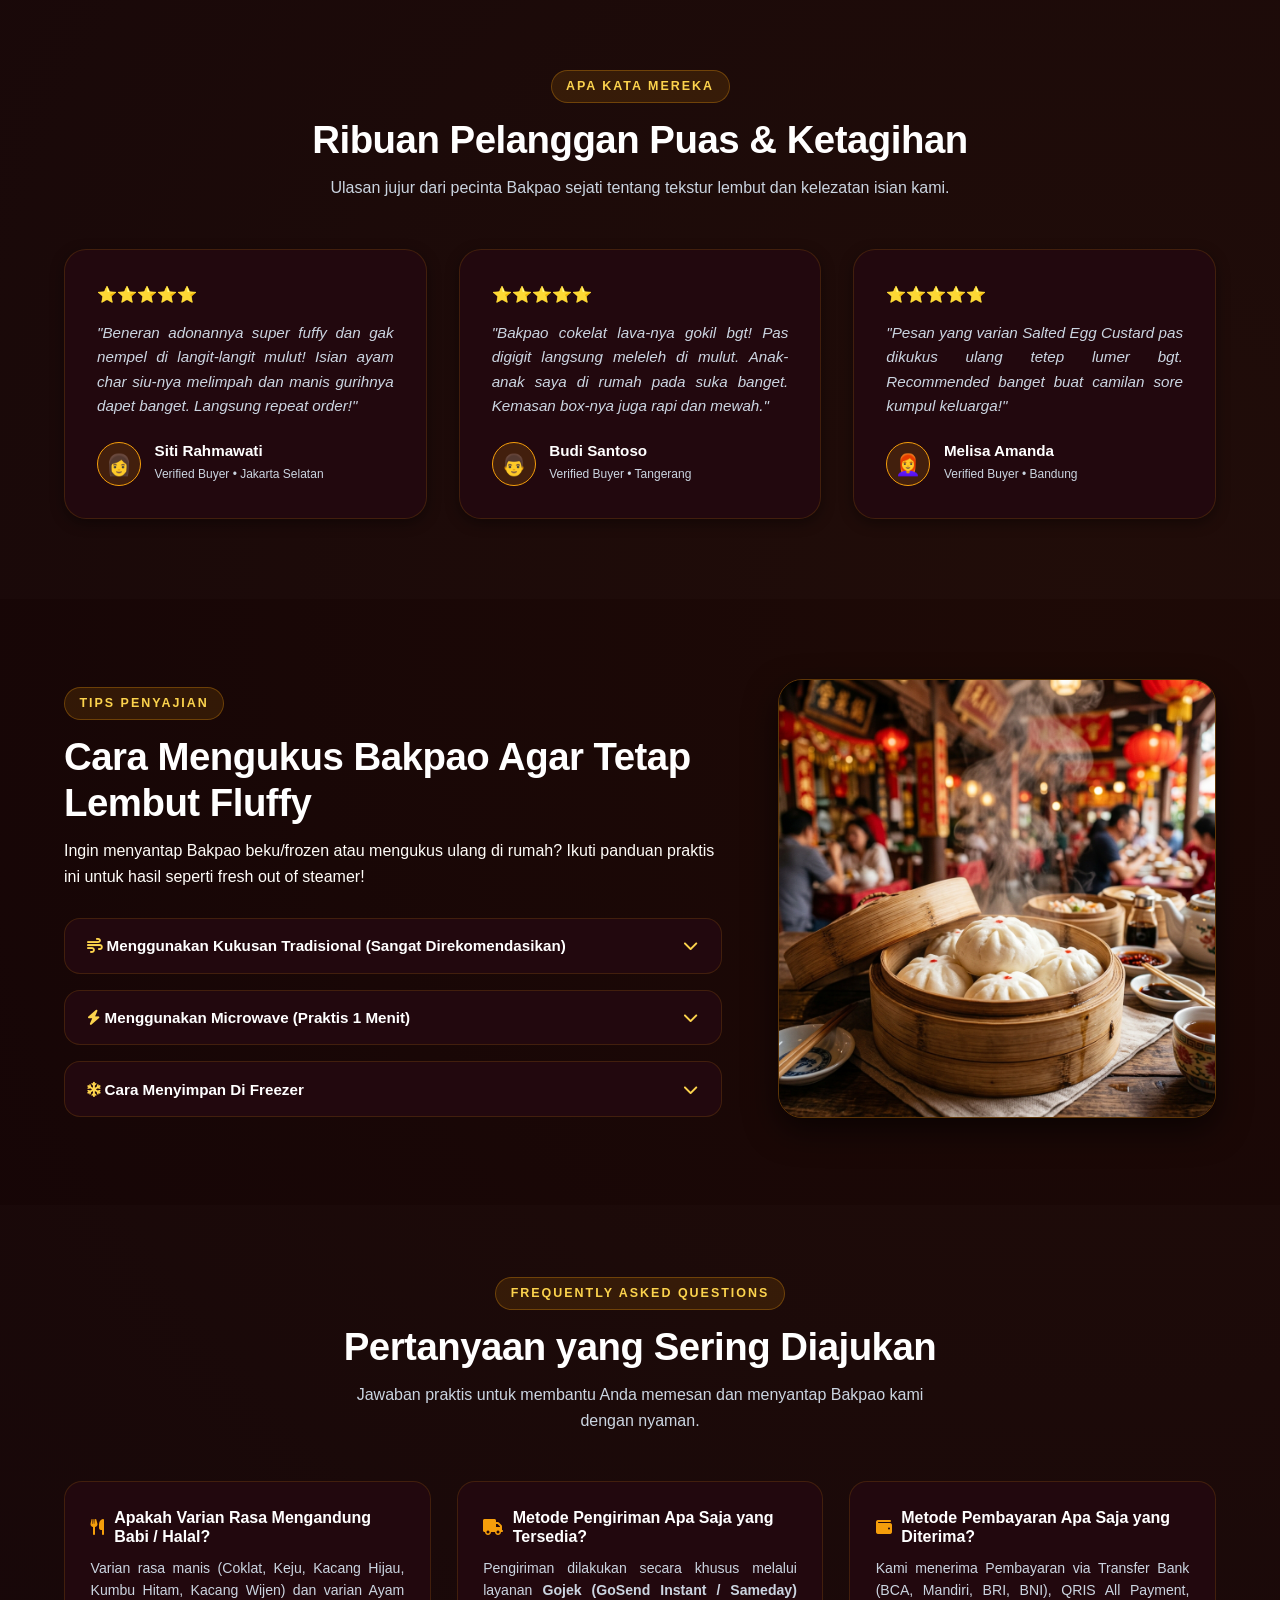
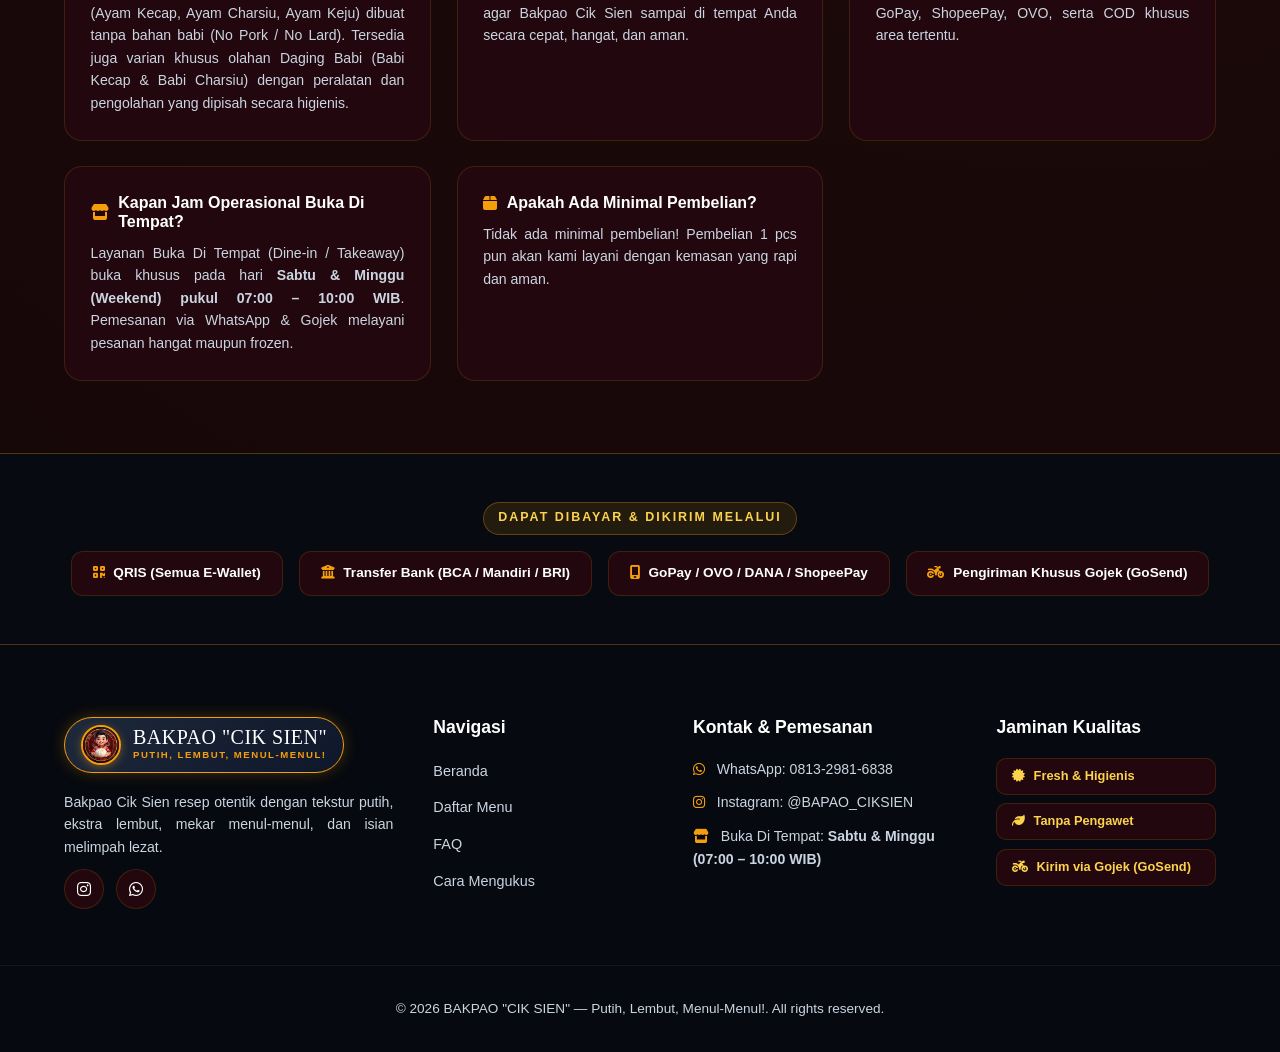
==== commit f8a9ee9a: "Add Honeypot anti-bot form protection and anti-text copy protection" ====
--- a/index.html
+++ b/index.html
@@ -443,6 +443,9 @@
         <div class="form-group">
           <input type="text" id="custNotes" placeholder="Catatan Khusus (Opsional: Misal Jam Kirim / Patokan Rumah)" class="form-input">
         </div>
+
+        <!-- Honeypot Anti-Bot Security Field (Hidden from Real Humans) -->
+        <input type="text" id="custWebsiteHoneypot" name="user_website_hp" style="display:none !important; position:absolute; left:-9999px; opacity:0; pointer-events:none;" tabindex="-1" autocomplete="off">
         
         <button type="submit" class="btn btn-whatsapp-submit btn-block">
           <i class="fa-brands fa-whatsapp"></i> Kirim Pesanan via WhatsApp
--- a/style.css
+++ b/style.css
@@ -59,6 +59,14 @@
   background-image: 
     radial-gradient(circle at 15% 15%, rgba(245, 158, 11, 0.08) 0%, transparent 45%),
     radial-gradient(circle at 85% 65%, rgba(217, 119, 6, 0.06) 0%, transparent 50%);
+}
+
+/* Anti-Text Copy & Recipe Theft Protection */
+.product-card, .product-desc, .faq-card, .feature-item, .hero-title, .hero-desc {
+  -webkit-user-select: none;
+  -moz-user-select: none;
+  -ms-user-select: none;
+  user-select: none;
 }
 
 /* Container Alignment */
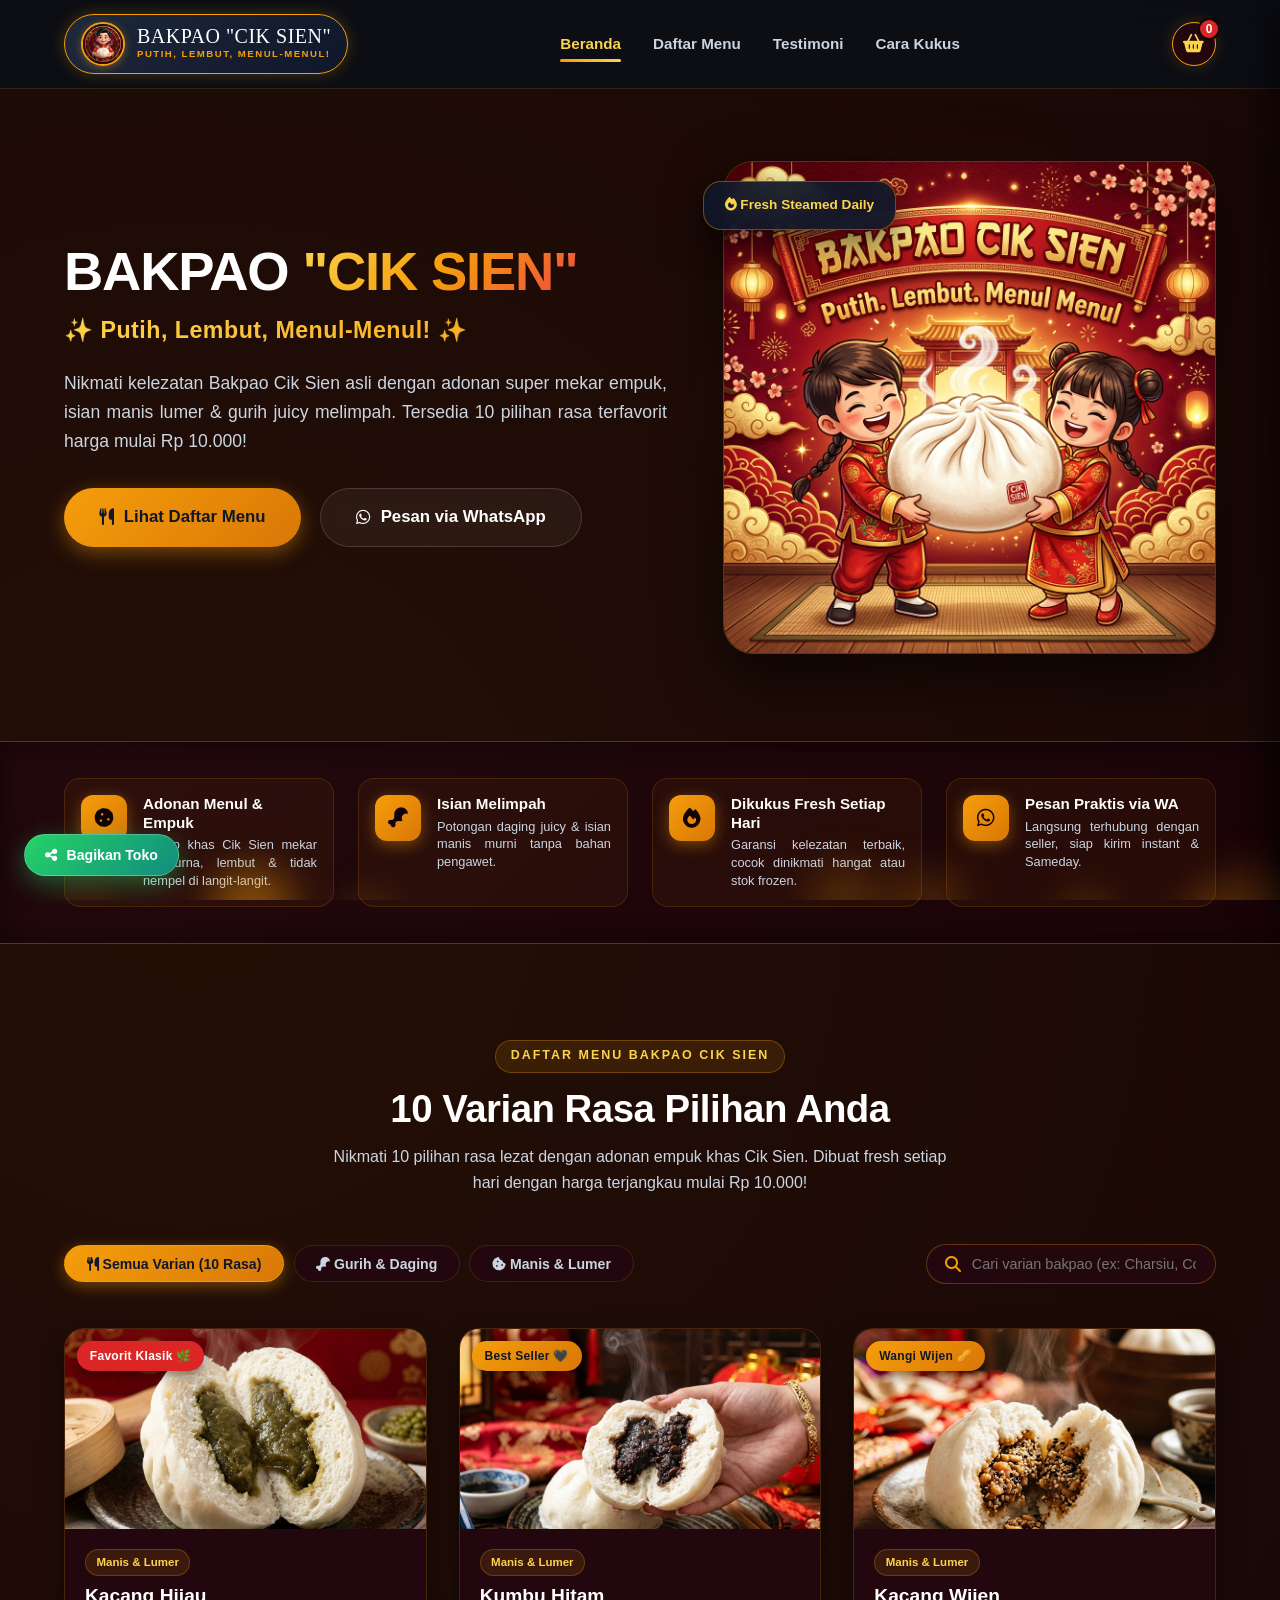
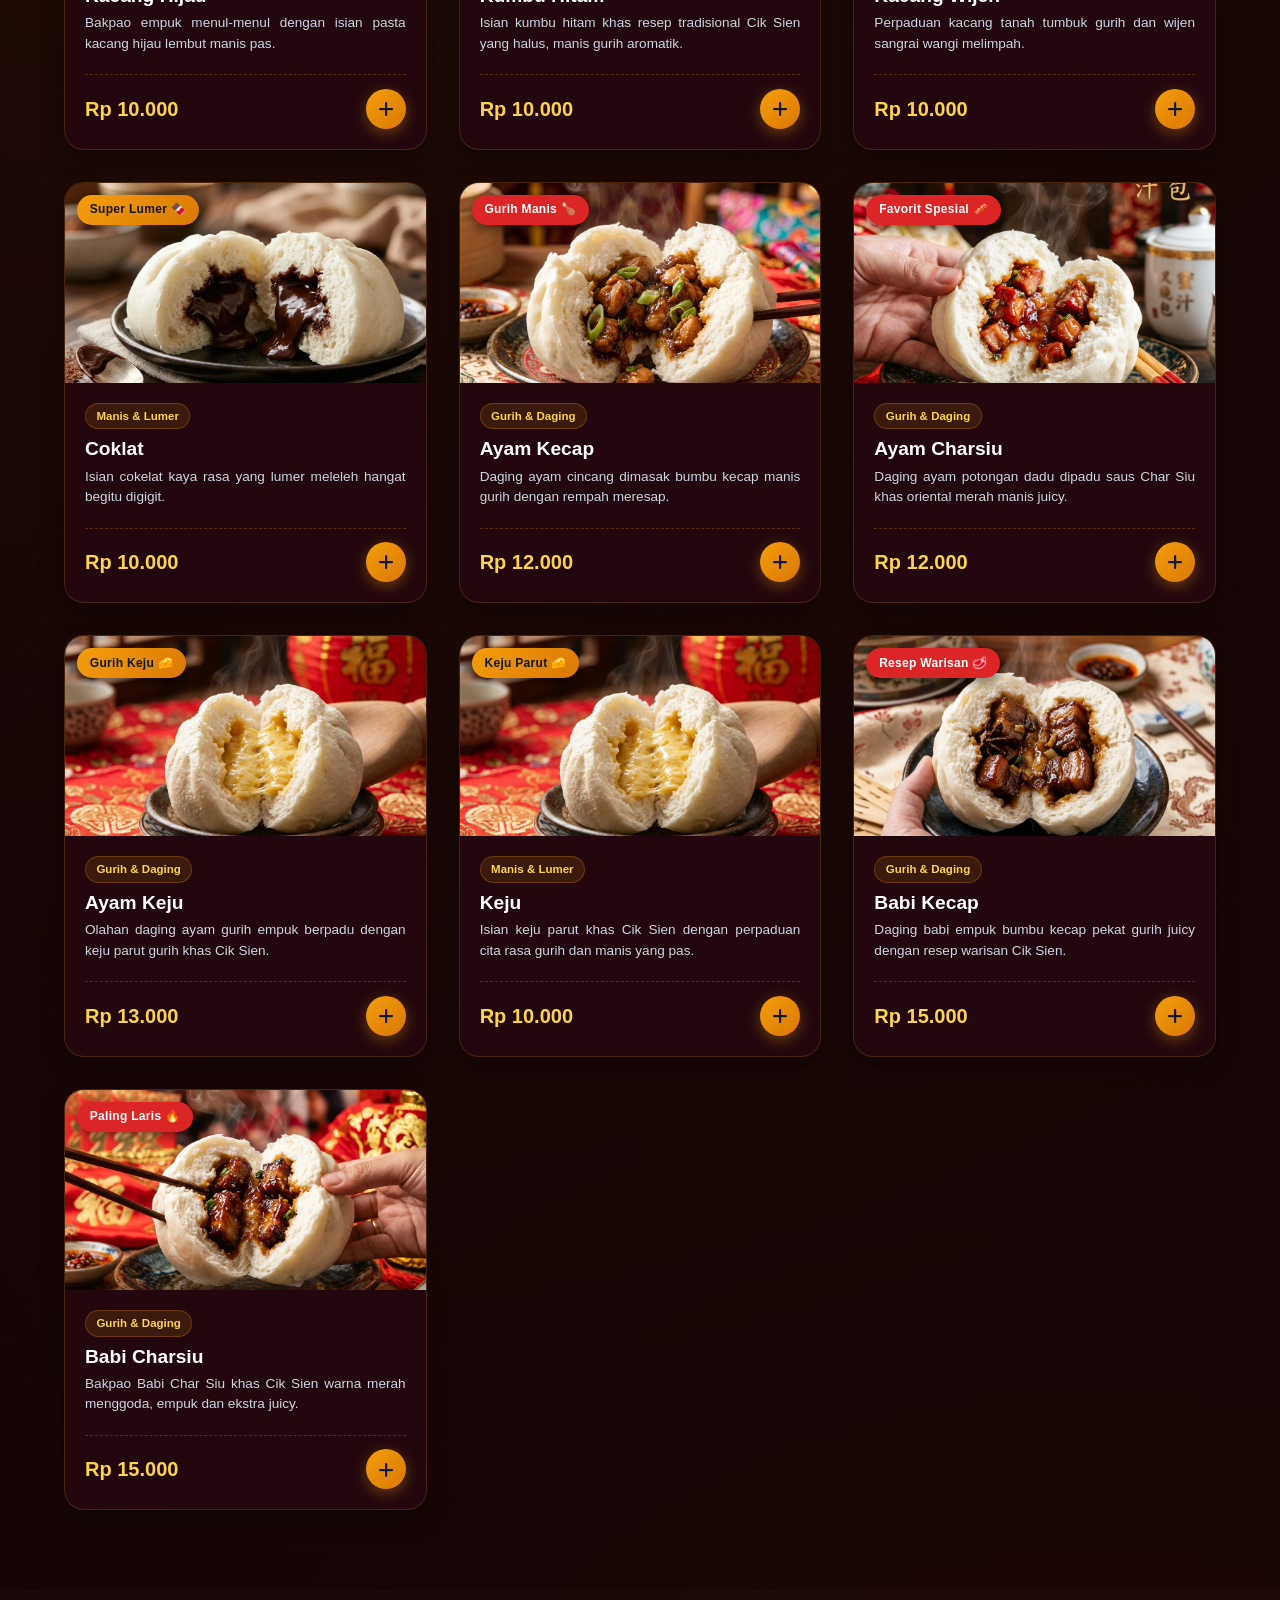
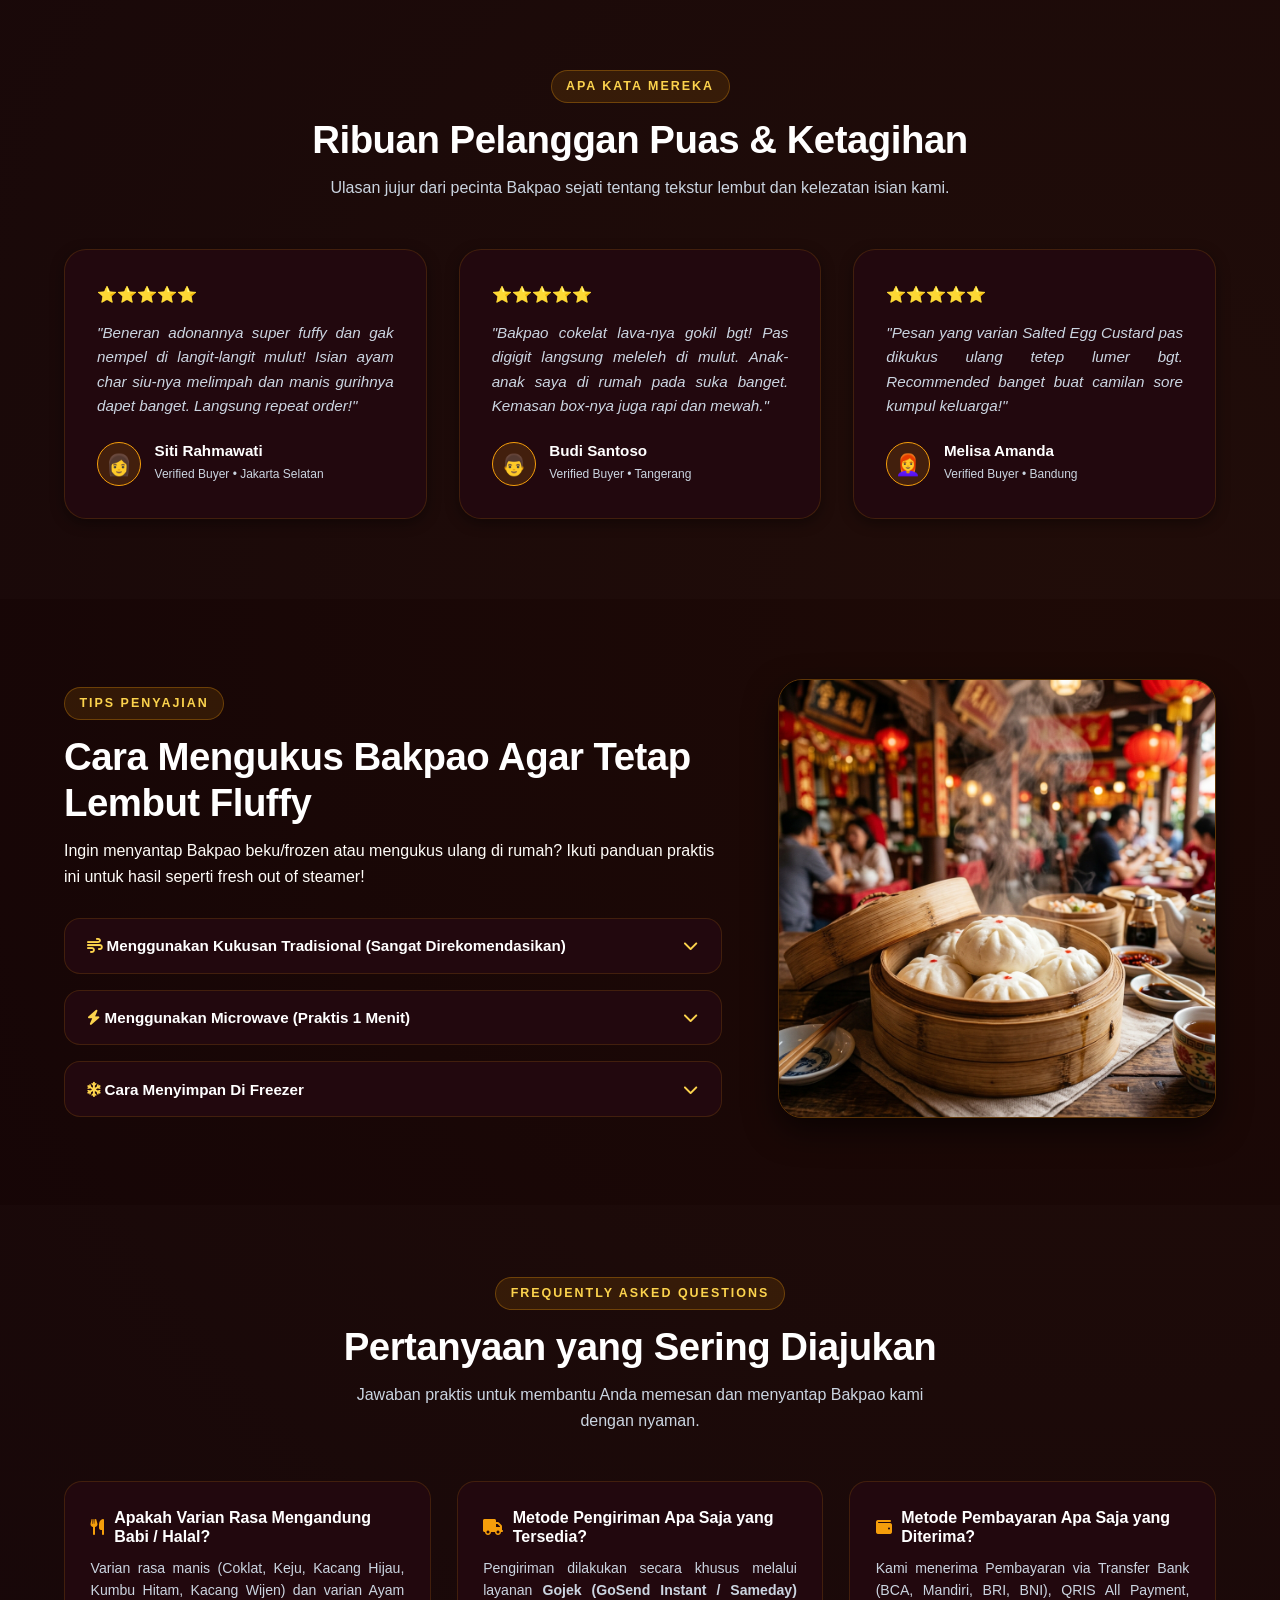
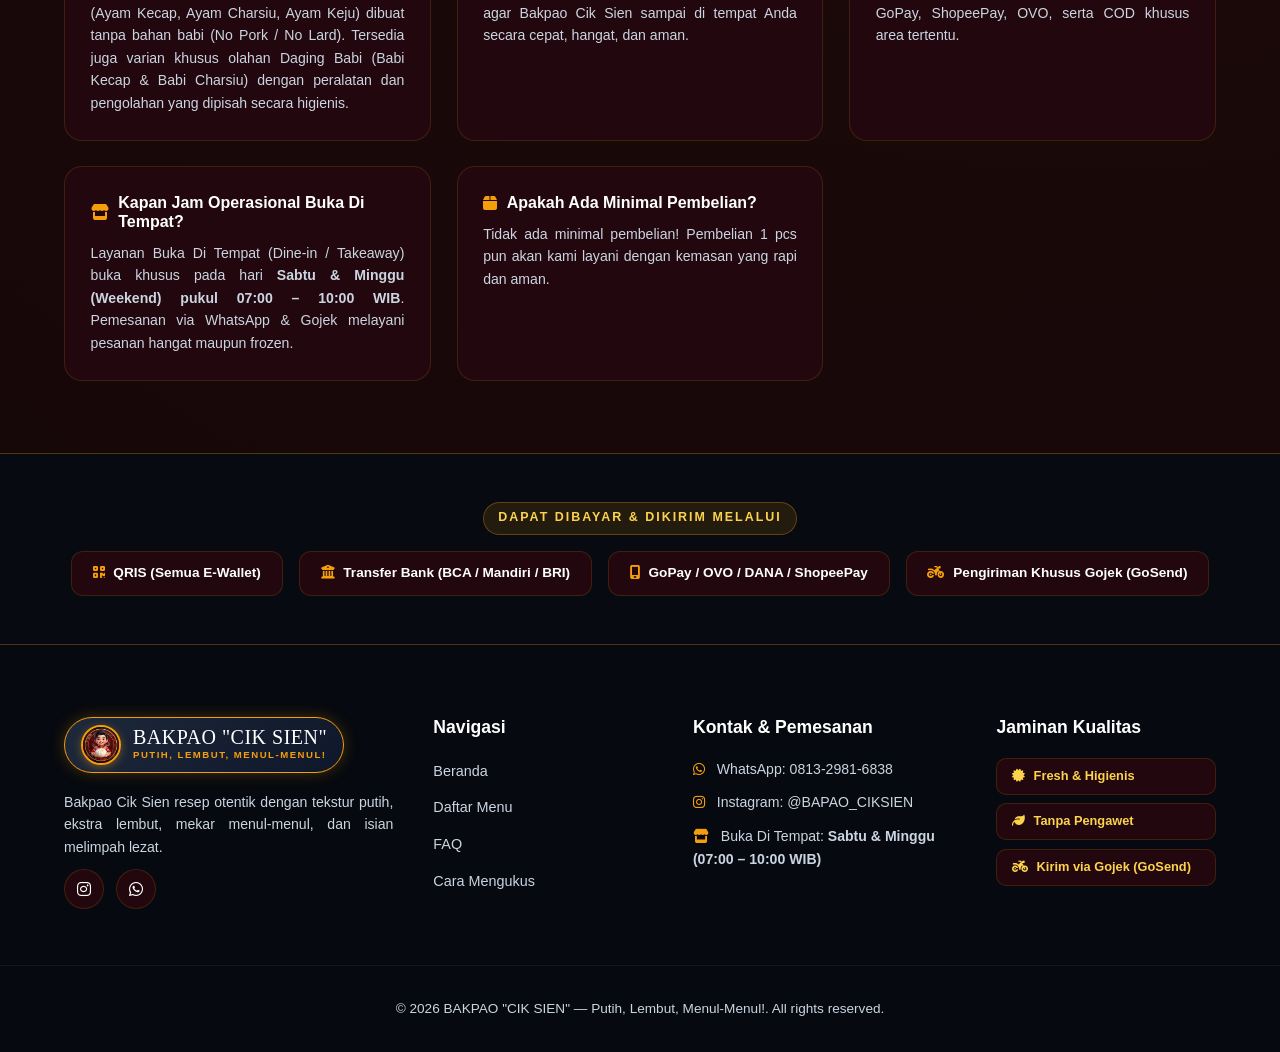
==== commit dc59d4e3: "Add PWA Web App manifest and floating share store to WhatsApp button" ====
--- a/index.html
+++ b/index.html
@@ -11,6 +11,11 @@
   <!-- Google Search Console Site Verification -->
   <meta name="google-site-verification" content="google24b2e04d6c856a0c">
   <meta name="google-site-verification" content="google24b2e04d6c856a0c.html">
+  
+  <!-- Web App PWA Manifest & Touch Icons -->
+  <link rel="manifest" href="manifest.json">
+  <meta name="theme-color" content="#F59E0B">
+  <link rel="apple-touch-icon" href="images/mascot_logo.png">
   
   <!-- Favicon Bakpao -->
   <link rel="icon" type="image/svg+xml" href="data:image/svg+xml,<svg xmlns='http://www.w3.org/2000/svg' viewBox='0 0 100 100'><circle cx='50' cy='50' r='48' fill='%239B1B30' stroke='%23F59E0B' stroke-width='4'/><path d='M25 58C25 42 36 30 50 30C64 30 75 42 75 58C75 64 64 68 50 68C36 68 25 64 25 58Z' fill='%23FFFDF9' stroke='%23D97706' stroke-width='3'/></svg>">
@@ -473,6 +478,12 @@
     </a>
   </div>
 
+  <!-- Floating Share Store Button -->
+  <button class="floating-share-btn" id="shareStoreBtn" onclick="app.shareStoreToWhatsApp()" title="Bagikan Toko ke WhatsApp" aria-label="Bagikan Toko ke WhatsApp">
+    <i class="fa-solid fa-share-nodes"></i>
+    <span class="share-btn-text">Bagikan Toko</span>
+  </button>
+
   <script src="app.js"></script>
 </body>
 </html>
--- a/style.css
+++ b/style.css
@@ -1941,3 +1941,39 @@
   }
 }
 
+/* Floating Share Store Button */
+.floating-share-btn {
+  position: fixed;
+  bottom: 24px;
+  left: 24px;
+  z-index: 99;
+  background: linear-gradient(135deg, #25D366 0%, #128C7E 100%);
+  color: #FFFFFF;
+  border: 1px solid rgba(255, 255, 255, 0.25);
+  border-radius: 50px;
+  padding: 0.75rem 1.25rem;
+  font-family: var(--font-sans);
+  font-weight: 700;
+  font-size: 0.88rem;
+  display: flex;
+  align-items: center;
+  gap: 0.6rem;
+  cursor: pointer;
+  box-shadow: 0 8px 24px rgba(37, 211, 102, 0.4);
+  transition: var(--transition);
+}
+
+.floating-share-btn:hover {
+  transform: translateY(-3px) scale(1.03);
+  box-shadow: 0 12px 30px rgba(37, 211, 102, 0.6);
+}
+
+@media (max-width: 768px) {
+  .floating-share-btn {
+    bottom: 80px;
+    left: 16px;
+    padding: 0.6rem 0.95rem;
+    font-size: 0.8rem;
+  }
+}
+
